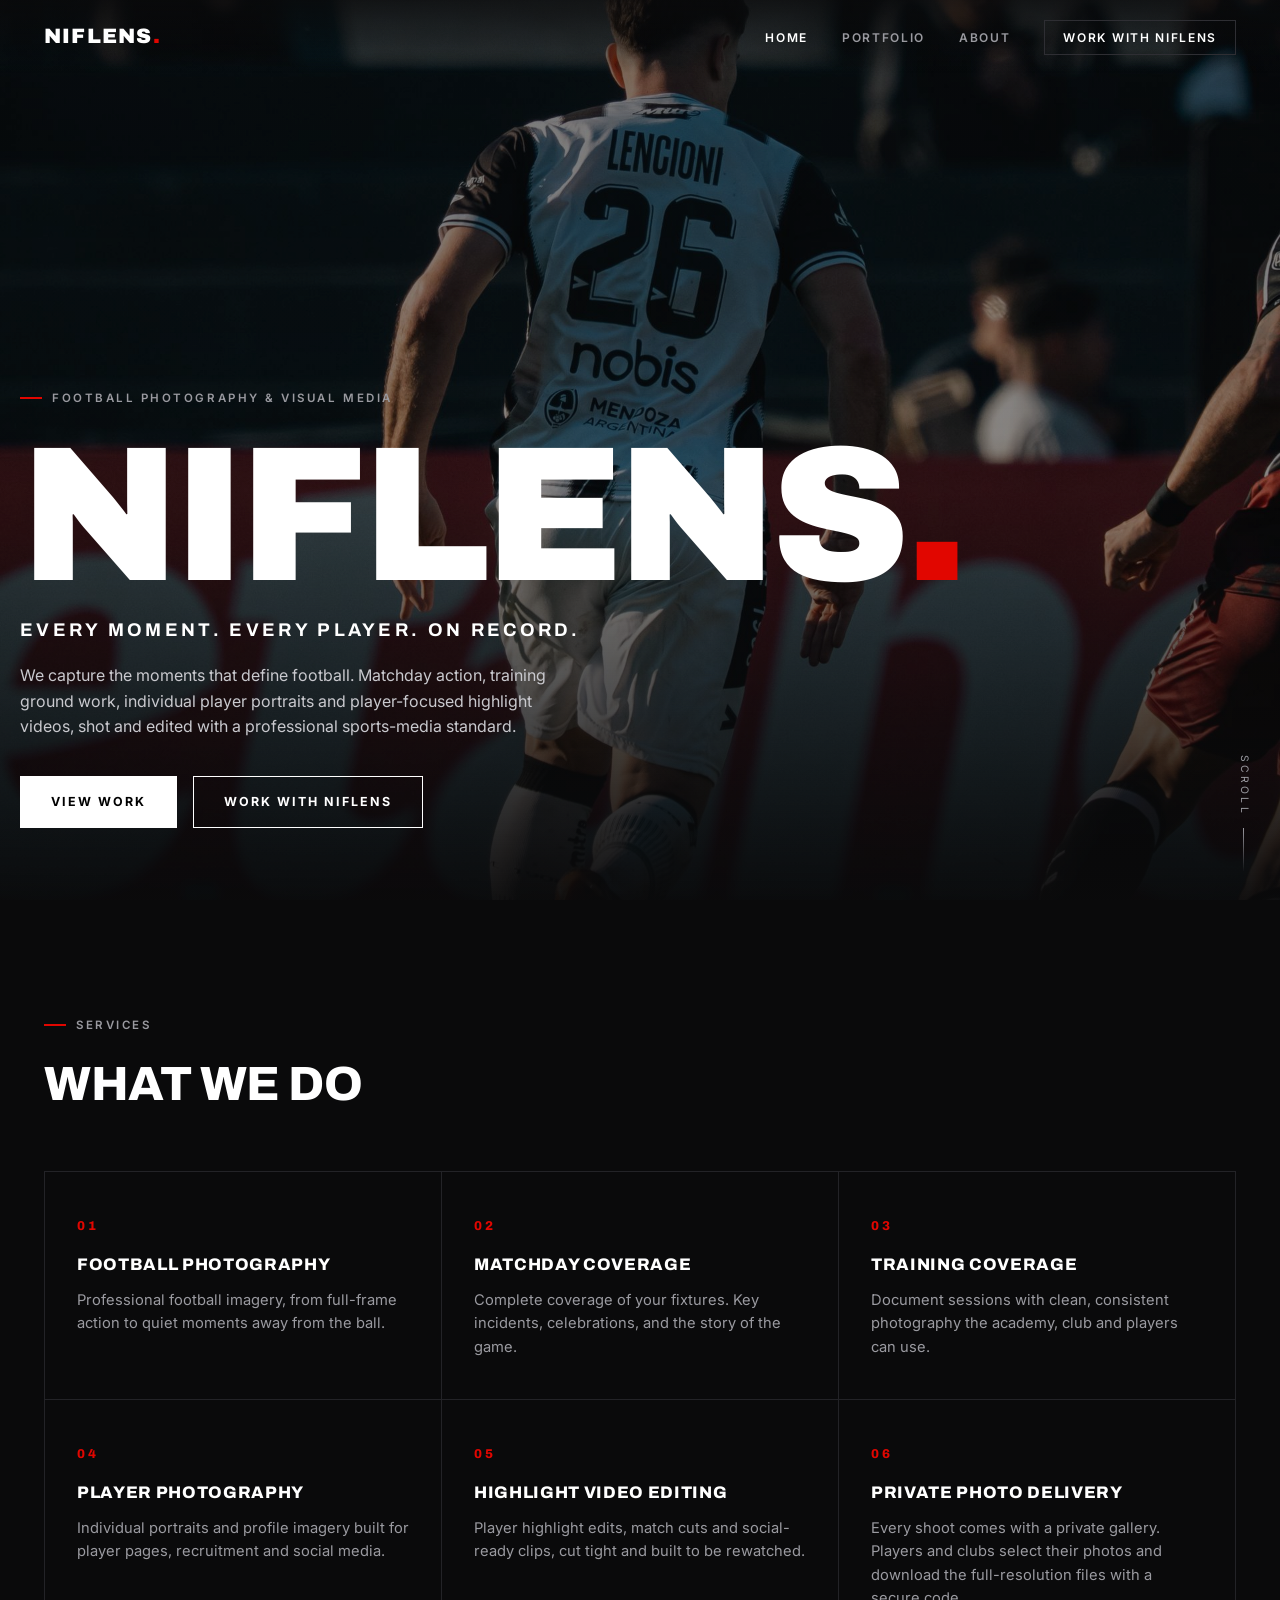
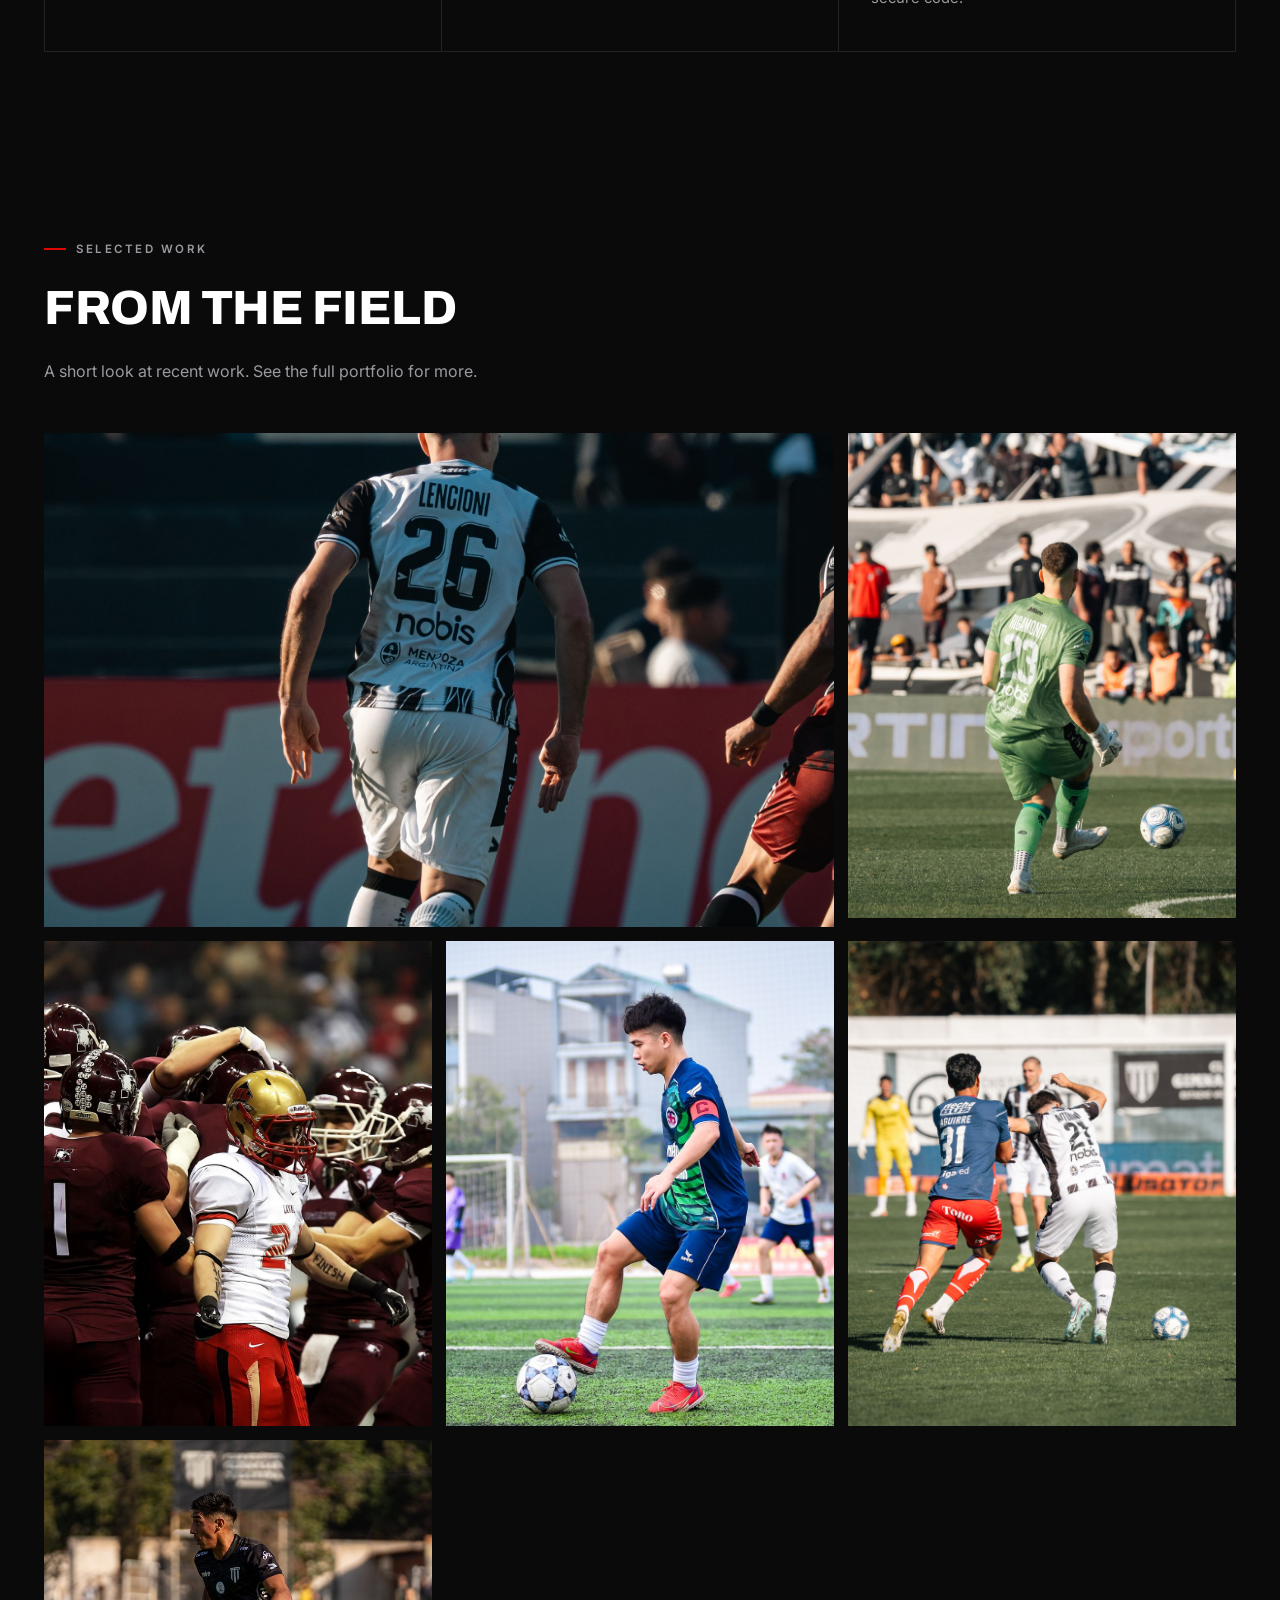
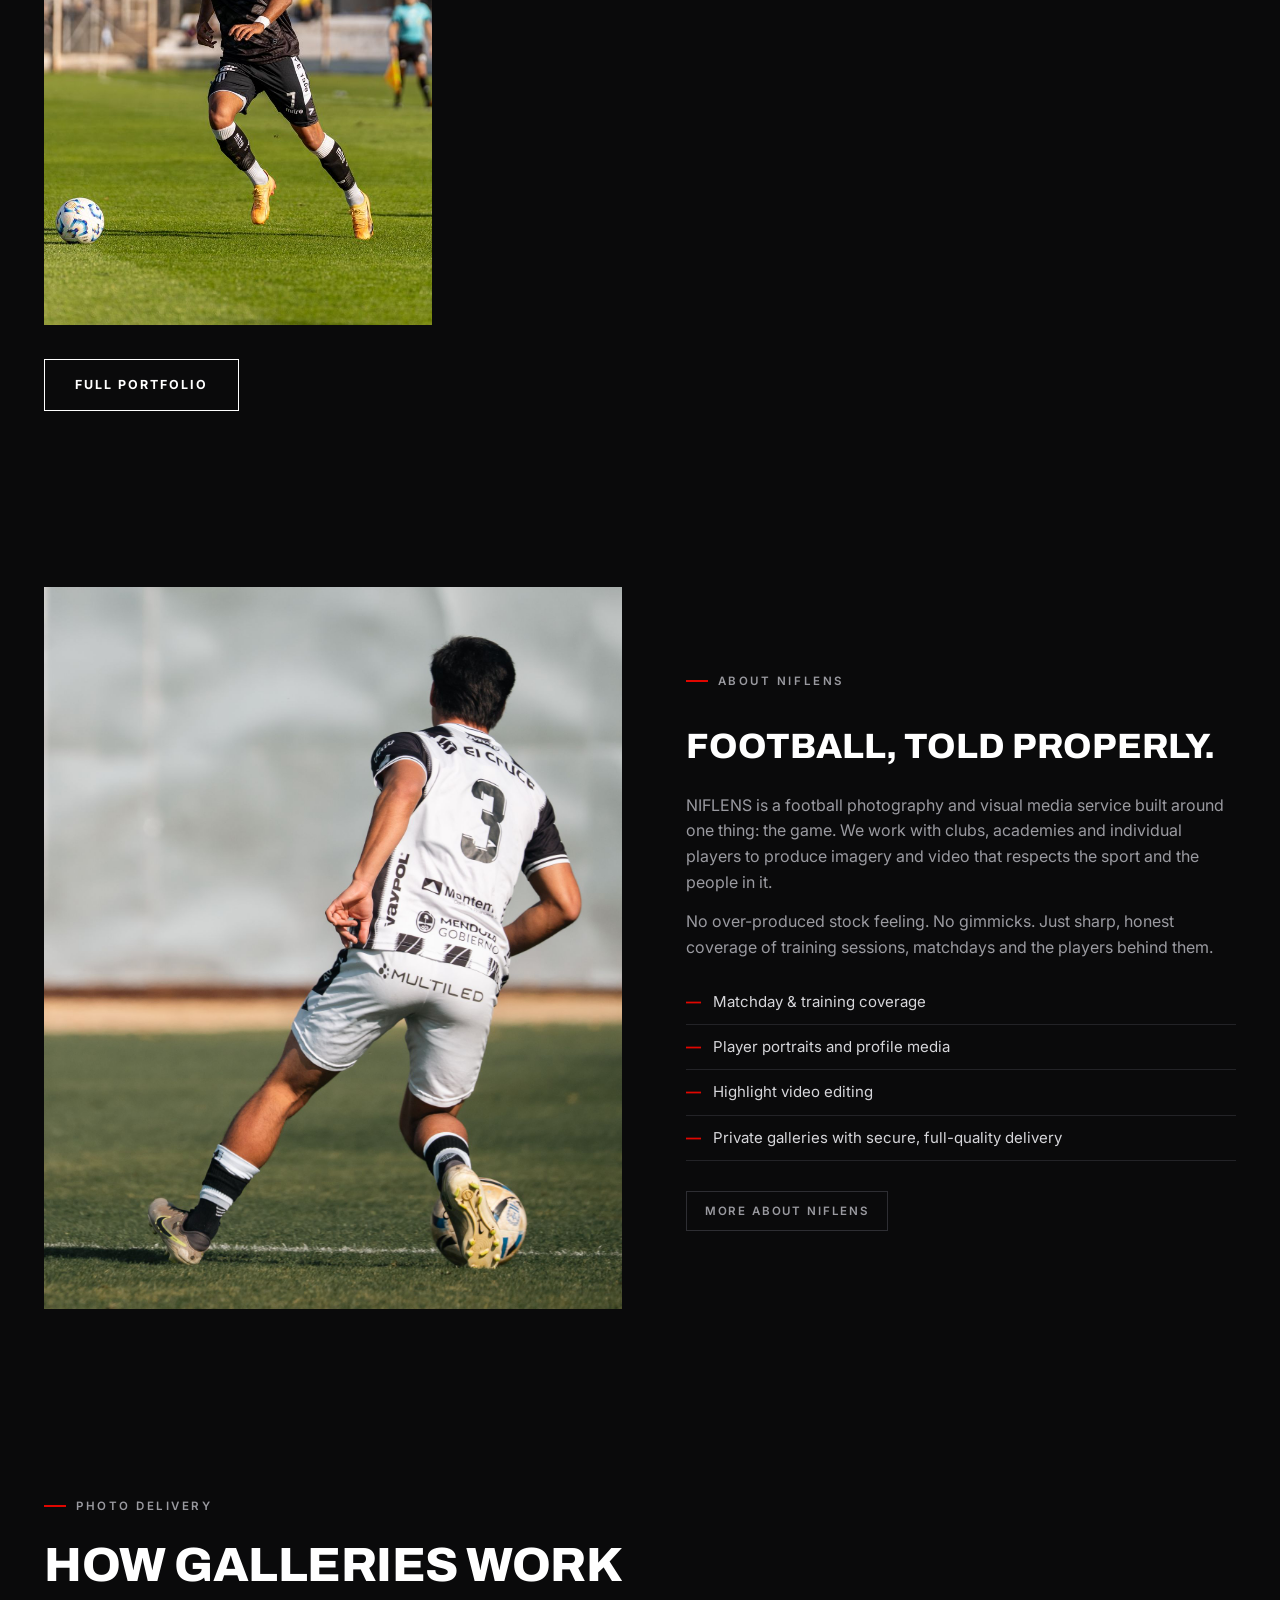
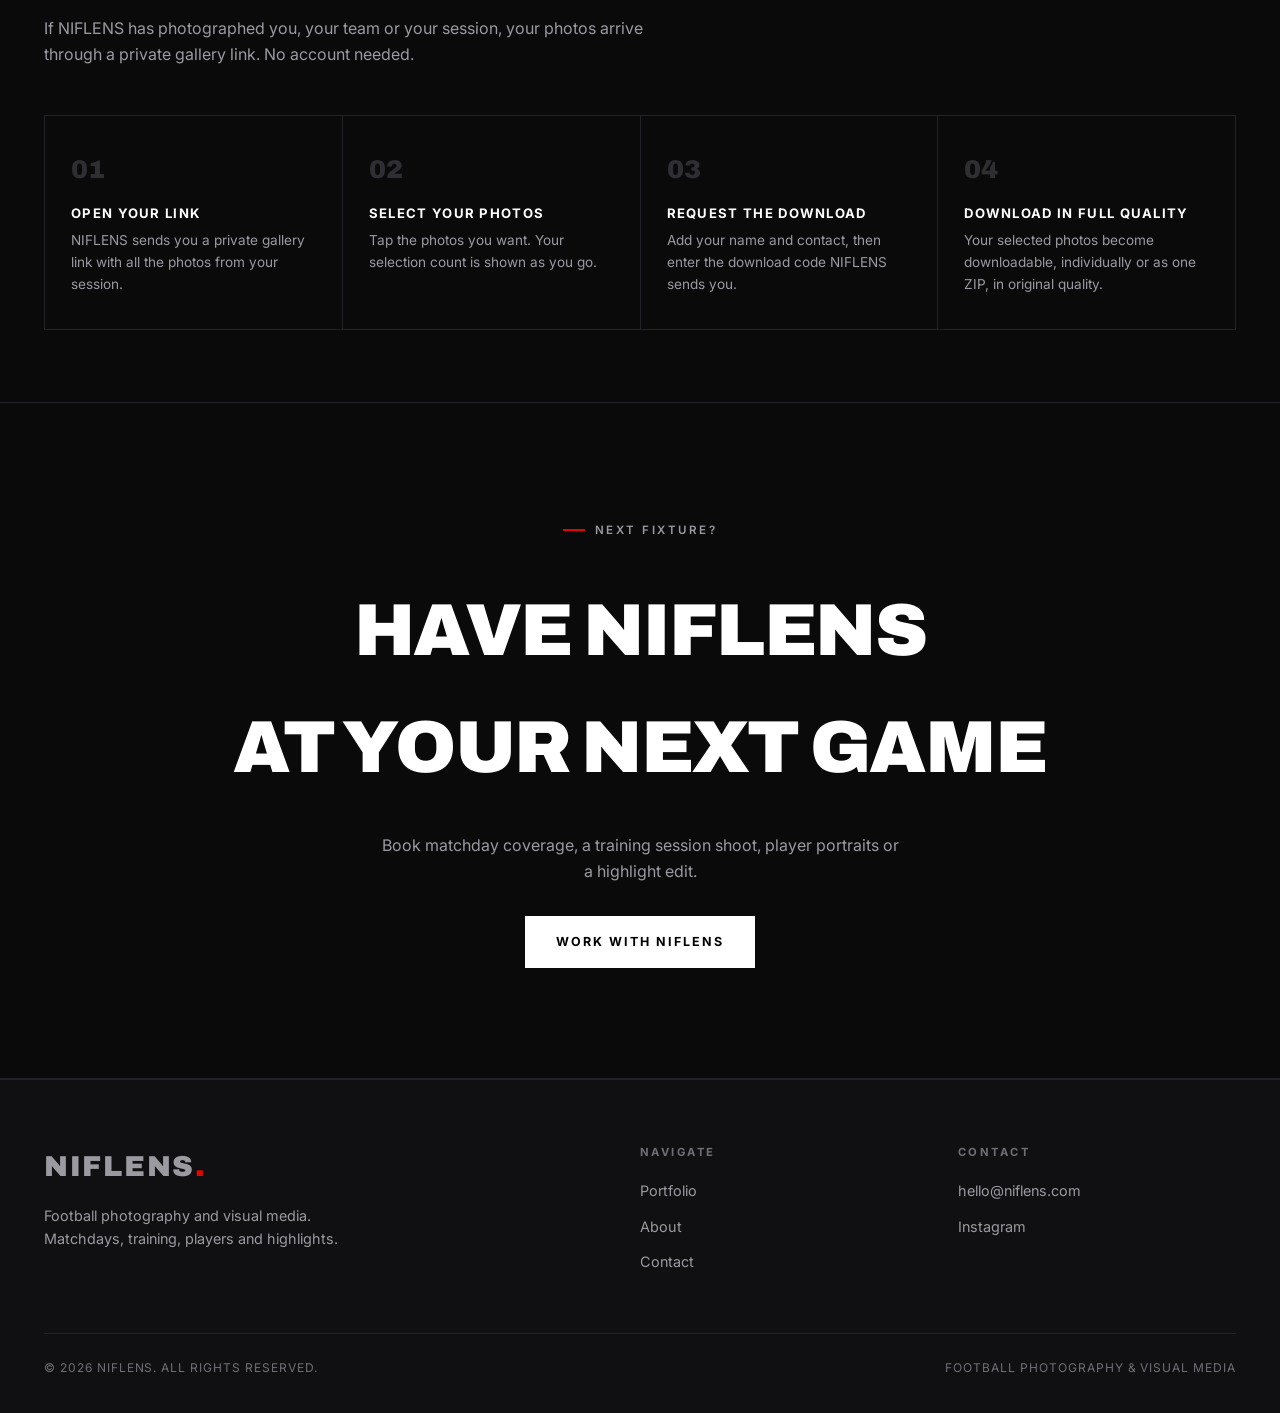
==== index.html @ 6d729195 "NIFLENS v1: portfolio site, private galleries, single-use download codes, admin dashboard" ====
<!DOCTYPE html>
<html lang="en">
<head>
  <meta charset="UTF-8">
  <meta name="viewport" content="width=device-width, initial-scale=1.0">
  <title>NIFLENS — Football Photography & Visual Media</title>
  <meta name="description" content="NIFLENS captures football moments, players, training sessions and matchdays, and creates player-focused visual content. Football photography, matchday coverage and player highlight videos.">
  <link rel="preconnect" href="https://fonts.googleapis.com">
  <link rel="preconnect" href="https://fonts.gstatic.com" crossorigin>
  <link href="https://fonts.googleapis.com/css2?family=Archivo:wght@700;800;900&family=Inter:wght@400;500;600;700&display=swap" rel="stylesheet">
  <link rel="stylesheet" href="css/styles.css?v=1">
</head>
<body>

  <nav class="site-nav">
    <div class="container nav-inner">
      <a href="index.html" class="nav-logo">NIFLENS<span>.</span></a>
      <ul class="nav-links">
        <li><a href="index.html">Home</a></li>
        <li><a href="portfolio.html">Portfolio</a></li>
        <li><a href="about.html">About</a></li>
        <li><a href="contact.html" class="nav-cta">Work With NIFLENS</a></li>
      </ul>
      <button class="nav-burger" aria-label="Menu"><span></span><span></span><span></span></button>
    </div>
  </nav>

  <header class="hero">
    <div class="hero-bg">
      <img src="assets/site/pexels-38740311.jpg" alt="Footballer in action during a match" fetchpriority="high">
    </div>
    <div class="hero-content container">
      <p class="kicker">Football Photography &amp; Visual Media</p>
      <h1 class="h-display hero-title">NIFLENS<span class="dot">.</span></h1>
      <p class="hero-sub">Every moment. Every player. On record.</p>
      <p class="hero-desc">We capture the moments that define football. Matchday action, training ground work, individual player portraits and player-focused highlight videos, shot and edited with a professional sports-media standard.</p>
      <div class="hero-actions">
        <a href="portfolio.html" class="btn">View Work</a>
        <a href="contact.html" class="btn btn-outline">Work With NIFLENS</a>
      </div>
    </div>
    <div class="scroll-cue">Scroll</div>
  </header>

  <section class="section">
    <div class="container">
      <div class="section-head reveal">
        <p class="kicker">Services</p>
        <h2>What we do</h2>
      </div>
      <div class="services-grid reveal">
        <div class="service">
          <span class="num">01</span>
          <h3>Football Photography</h3>
          <p>Professional football imagery, from full-frame action to quiet moments away from the ball.</p>
        </div>
        <div class="service">
          <span class="num">02</span>
          <h3>Matchday Coverage</h3>
          <p>Complete coverage of your fixtures. Key incidents, celebrations, and the story of the game.</p>
        </div>
        <div class="service">
          <span class="num">03</span>
          <h3>Training Coverage</h3>
          <p>Document sessions with clean, consistent photography the academy, club and players can use.</p>
        </div>
        <div class="service">
          <span class="num">04</span>
          <h3>Player Photography</h3>
          <p>Individual portraits and profile imagery built for player pages, recruitment and social media.</p>
        </div>
        <div class="service">
          <span class="num">05</span>
          <h3>Highlight Video Editing</h3>
          <p>Player highlight edits, match cuts and social-ready clips, cut tight and built to be rewatched.</p>
        </div>
        <div class="service">
          <span class="num">06</span>
          <h3>Private Photo Delivery</h3>
          <p>Every shoot comes with a private gallery. Players and clubs select their photos and download the full-resolution files with a secure code.</p>
        </div>
      </div>
    </div>
  </section>

  <section class="section-sm">
    <div class="container">
      <div class="section-head reveal">
        <p class="kicker">Selected Work</p>
        <h2>From the field</h2>
        <p>A short look at recent work. See the full portfolio for more.</p>
      </div>
      <div class="work-grid reveal" id="home-work"></div>
      <div style="margin-top: 34px;" class="reveal">
        <a href="portfolio.html" class="btn btn-outline">Full Portfolio</a>
      </div>
    </div>
  </section>

  <section class="section">
    <div class="container">
      <div class="split">
        <div class="split-img reveal">
          <img src="assets/site/pexels-38602307.jpg" alt="Soccer player in action on the field" loading="lazy">
        </div>
        <div class="reveal">
          <p class="kicker">About NIFLENS</p>
          <h3 style="margin-top:14px;">Football, told properly.</h3>
          <p>NIFLENS is a football photography and visual media service built around one thing: the game. We work with clubs, academies and individual players to produce imagery and video that respects the sport and the people in it.</p>
          <p>No over-produced stock feeling. No gimmicks. Just sharp, honest coverage of training sessions, matchdays and the players behind them.</p>
          <ul>
            <li>Matchday &amp; training coverage</li>
            <li>Player portraits and profile media</li>
            <li>Highlight video editing</li>
            <li>Private galleries with secure, full-quality delivery</li>
          </ul>
          <div style="margin-top: 30px;"><a href="about.html" class="btn btn-ghost">More About NIFLENS</a></div>
        </div>
      </div>
    </div>
  </section>

  <section class="section-sm">
    <div class="container">
      <div class="section-head reveal">
        <p class="kicker">Photo Delivery</p>
        <h2>How galleries work</h2>
        <p>If NIFLENS has photographed you, your team or your session, your photos arrive through a private gallery link. No account needed.</p>
      </div>
      <div class="flow-steps reveal">
        <div class="flow-step">
          <div class="fs-n">01</div>
          <h4>Open your link</h4>
          <p>NIFLENS sends you a private gallery link with all the photos from your session.</p>
        </div>
        <div class="flow-step">
          <div class="fs-n">02</div>
          <h4>Select your photos</h4>
          <p>Tap the photos you want. Your selection count is shown as you go.</p>
        </div>
        <div class="flow-step">
          <div class="fs-n">03</div>
          <h4>Request the download</h4>
          <p>Add your name and contact, then enter the download code NIFLENS sends you.</p>
        </div>
        <div class="flow-step">
          <div class="fs-n">04</div>
          <h4>Download in full quality</h4>
          <p>Your selected photos become downloadable, individually or as one ZIP, in original quality.</p>
        </div>
      </div>
    </div>
  </section>

  <section class="cta-band">
    <div class="container reveal">
      <p class="kicker" style="justify-content:center;">Next fixture?</p>
      <h2>Have NIFLENS<br>at your next game</h2>
      <p>Book matchday coverage, a training session shoot, player portraits or a highlight edit.</p>
      <a href="contact.html" class="btn">Work With NIFLENS</a>
    </div>
  </section>

  <footer class="site-footer">
    <div class="container">
      <div class="footer-grid">
        <div class="footer-brand">
          <a href="index.html" class="nav-logo">NIFLENS<span>.</span></a>
          <p>Football photography and visual media. Matchdays, training, players and highlights.</p>
        </div>
        <div>
          <h5>Navigate</h5>
          <ul>
            <li><a href="portfolio.html">Portfolio</a></li>
            <li><a href="about.html">About</a></li>
            <li><a href="contact.html">Contact</a></li>
          </ul>
        </div>
        <div>
          <h5>Contact</h5>
          <ul>
            <li><a href="mailto:hello@niflens.com">hello@niflens.com</a></li>
            <li><a href="https://instagram.com/niflens" target="_blank" rel="noopener">Instagram</a></li>
          </ul>
        </div>
      </div>
      <div class="footer-bottom">
        <span>&copy; <span class="yr"></span> NIFLENS. All rights reserved.</span>
        <span>Football Photography &amp; Visual Media</span>
      </div>
    </div>
  </footer>

  <script src="js/main.js?v=1"></script>
  <script src="js/home.js?v=1"></script>
</body>
</html>
---- css/styles.css ----
/* ============================================================
   NIFLENS — Football Photography & Visual Media
   Dark, editorial, photography-first design.
   ============================================================ */

:root {
  --bg: #0a0a0b;
  --bg-2: #101012;
  --surface: #151518;
  --line: #232327;
  --line-2: #2e2e33;
  --text: #ffffff;
  --muted: #9a9aa0;
  --muted-2: #6f6f76;
  --accent: #e10600;
  --radius: 4px;
  --font-display: "Archivo", "Arial Black", sans-serif;
  --font-body: "Inter", "Helvetica Neue", Arial, sans-serif;
}

* { margin: 0; padding: 0; box-sizing: border-box; }

html { scroll-behavior: smooth; }

body {
  background: var(--bg);
  color: var(--text);
  font-family: var(--font-body);
  font-size: 16px;
  line-height: 1.6;
  -webkit-font-smoothing: antialiased;
  overflow-x: hidden;
}

img { display: block; max-width: 100%; }
a { color: inherit; text-decoration: none; }
button { font-family: inherit; cursor: pointer; }
input, select, textarea { font-family: inherit; font-size: 1rem; }

.container { max-width: 1240px; margin: 0 auto; padding: 0 24px; }

::selection { background: var(--accent); color: #fff; }

/* ---------- Typography ---------- */
.h-display {
  font-family: var(--font-display);
  font-weight: 900;
  text-transform: uppercase;
  letter-spacing: -0.02em;
  line-height: 0.95;
}

.kicker {
  display: inline-flex;
  align-items: center;
  gap: 10px;
  font-size: 0.72rem;
  font-weight: 600;
  letter-spacing: 0.22em;
  text-transform: uppercase;
  color: var(--muted);
}
.kicker::before {
  content: "";
  width: 22px;
  height: 2px;
  background: var(--accent);
}

.section { padding: 104px 0; }
.section-sm { padding: 72px 0; }

.section-head { margin-bottom: 48px; }
.section-head h2 {
  font-family: var(--font-display);
  font-weight: 800;
  text-transform: uppercase;
  font-size: clamp(1.9rem, 4.5vw, 3rem);
  letter-spacing: -0.01em;
  margin-top: 12px;
}
.section-head p { color: var(--muted); max-width: 620px; margin-top: 12px; }

/* ---------- Buttons ---------- */
.btn {
  display: inline-flex;
  align-items: center;
  justify-content: center;
  gap: 10px;
  padding: 15px 30px;
  font-size: 0.78rem;
  font-weight: 700;
  letter-spacing: 0.16em;
  text-transform: uppercase;
  border: 1px solid var(--text);
  background: var(--text);
  color: #000;
  transition: all 0.25s ease;
  white-space: nowrap;
}
.btn:hover { background: transparent; color: var(--text); }

.btn-outline { background: transparent; color: var(--text); }
.btn-outline:hover { background: var(--text); color: #000; }

.btn-ghost {
  background: transparent;
  border-color: var(--line-2);
  color: var(--muted);
  font-weight: 600;
  padding: 10px 18px;
  font-size: 0.72rem;
}
.btn-ghost:hover { border-color: var(--text); color: var(--text); }

.btn-sm { padding: 8px 14px; font-size: 0.68rem; }

.btn-accent { background: var(--accent); border-color: var(--accent); color: #fff; }
.btn-accent:hover { background: #ff1a14; border-color: #ff1a14; color: #fff; }

.btn[disabled] { opacity: 0.45; cursor: not-allowed; }

/* ---------- Nav ---------- */
.site-nav {
  position: fixed;
  top: 0; left: 0; right: 0;
  z-index: 100;
  padding: 20px 0;
  transition: all 0.3s ease;
  background: linear-gradient(to bottom, rgba(10,10,11,0.75), transparent);
}
.site-nav.scrolled {
  background: rgba(10,10,11,0.92);
  backdrop-filter: blur(12px);
  padding: 14px 0;
  border-bottom: 1px solid var(--line);
}
.nav-inner { display: flex; align-items: center; justify-content: space-between; }
.nav-logo {
  font-family: var(--font-display);
  font-weight: 900;
  font-size: 1.3rem;
  letter-spacing: 0.06em;
  text-transform: uppercase;
}
.nav-logo span { color: var(--accent); }
.nav-links { display: flex; align-items: center; gap: 34px; list-style: none; }
.nav-links a {
  font-size: 0.75rem;
  font-weight: 600;
  letter-spacing: 0.14em;
  text-transform: uppercase;
  color: var(--muted);
  transition: color 0.2s;
}
.nav-links a:hover, .nav-links a.active { color: var(--text); }
.nav-links a.nav-cta {
  color: var(--text);
  border: 1px solid var(--line-2);
  padding: 9px 18px;
}
.nav-links a.nav-cta:hover { border-color: var(--text); }

.nav-burger {
  display: none;
  background: none;
  border: none;
  width: 40px; height: 40px;
  position: relative;
  z-index: 110;
}
.nav-burger span {
  display: block;
  width: 22px; height: 2px;
  background: #fff;
  margin: 5px auto;
  transition: 0.3s;
}
.nav-open .nav-burger span:nth-child(1) { transform: translateY(7px) rotate(45deg); }
.nav-open .nav-burger span:nth-child(2) { opacity: 0; }
.nav-open .nav-burger span:nth-child(3) { transform: translateY(-7px) rotate(-45deg); }

@media (max-width: 820px) {
  .nav-burger { display: block; }
  .nav-links {
    position: fixed;
    inset: 0;
    background: rgba(10,10,11,0.98);
    flex-direction: column;
    justify-content: center;
    gap: 30px;
    opacity: 0;
    pointer-events: none;
    transition: opacity 0.3s;
  }
  .nav-open .nav-links { opacity: 1; pointer-events: auto; }
  .nav-links a { font-size: 1rem; }
}

/* ---------- Hero ---------- */
.hero {
  position: relative;
  min-height: 100svh;
  display: flex;
  align-items: flex-end;
  overflow: hidden;
}
.hero-bg {
  position: absolute;
  inset: 0;
  z-index: 0;
}
.hero-bg img {
  width: 100%; height: 100%;
  object-fit: cover;
  animation: heroZoom 16s ease-out forwards;
  filter: brightness(0.82);
}
@keyframes heroZoom { from { transform: scale(1.12); } to { transform: scale(1); } }
.hero::after {
  content: "";
  position: absolute; inset: 0;
  background: linear-gradient(to top, rgba(10,10,11,0.96) 0%, rgba(10,10,11,0.35) 45%, rgba(10,10,11,0.45) 100%);
}
.hero-content {
  position: relative;
  z-index: 2;
  padding: 160px 0 72px;
  width: 100%;
  animation: fadeUp 1s ease both;
}
.hero-title {
  font-size: clamp(4rem, 15vw, 12.5rem);
  margin: 18px 0 8px;
  letter-spacing: -0.03em;
}
.hero-title .dot { color: var(--accent); }
.hero-sub {
  font-family: var(--font-display);
  font-weight: 700;
  text-transform: uppercase;
  letter-spacing: 0.18em;
  font-size: clamp(0.85rem, 2.2vw, 1.15rem);
  color: var(--text);
  margin-bottom: 18px;
}
.hero-desc { color: #c9c9ce; max-width: 540px; margin-bottom: 36px; }
.hero-actions { display: flex; gap: 16px; flex-wrap: wrap; }
@keyframes fadeUp { from { opacity: 0; transform: translateY(28px); } to { opacity: 1; transform: none; } }

.scroll-cue {
  position: absolute;
  right: 28px; bottom: 28px;
  z-index: 3;
  font-size: 0.65rem;
  letter-spacing: 0.3em;
  text-transform: uppercase;
  color: var(--muted);
  writing-mode: vertical-rl;
  display: flex; align-items: center; gap: 12px;
}
.scroll-cue::after {
  content: "";
  width: 1px; height: 44px;
  background: linear-gradient(var(--muted), transparent);
  animation: cueDrop 1.8s ease infinite;
}
@keyframes cueDrop { 0% { transform: scaleY(0); transform-origin: top; } 60% { transform: scaleY(1); transform-origin: top; } 100% { transform: scaleY(0); transform-origin: bottom; } }

/* ---------- Page hero (inner pages) ---------- */
.page-hero {
  padding: 170px 0 70px;
  position: relative;
  border-bottom: 1px solid var(--line);
}
.page-hero h1 {
  font-family: var(--font-display);
  font-weight: 900;
  text-transform: uppercase;
  font-size: clamp(2.6rem, 8vw, 5.2rem);
  letter-spacing: -0.02em;
  margin-top: 14px;
}
.page-hero p { color: var(--muted); max-width: 640px; margin-top: 14px; }

/* ---------- Services ---------- */
.services-grid {
  display: grid;
  grid-template-columns: repeat(3, 1fr);
  gap: 1px;
  background: var(--line);
  border: 1px solid var(--line);
}
.service {
  background: var(--bg);
  padding: 40px 32px;
  transition: background 0.3s;
}
.service:hover { background: var(--bg-2); }
.service .num {
  font-family: var(--font-display);
  font-weight: 800;
  font-size: 0.8rem;
  color: var(--accent);
  letter-spacing: 0.2em;
}
.service h3 {
  font-family: var(--font-display);
  font-weight: 800;
  text-transform: uppercase;
  font-size: 1.05rem;
  letter-spacing: 0.04em;
  margin: 14px 0 10px;
}
.service p { color: var(--muted); font-size: 0.92rem; }

/* ---------- Work grid ---------- */
.work-grid {
  display: grid;
  grid-template-columns: repeat(3, 1fr);
  gap: 14px;
}
.work-item {
  position: relative;
  overflow: hidden;
  background: var(--surface);
  aspect-ratio: 4 / 5;
  display: block;
}
.work-item.wide { grid-column: span 2; aspect-ratio: 8 / 5; }
.work-item img {
  width: 100%; height: 100%;
  object-fit: cover;
  transition: transform 0.7s cubic-bezier(0.2, 0.6, 0.2, 1), filter 0.5s;
}
.work-item:hover img { transform: scale(1.05); }
.work-item .wi-caption {
  position: absolute;
  left: 0; right: 0; bottom: 0;
  padding: 44px 18px 16px;
  background: linear-gradient(transparent, rgba(0,0,0,0.85));
  transform: translateY(8px);
  opacity: 0;
  transition: 0.35s;
}
.work-item:hover .wi-caption { transform: none; opacity: 1; }
.wi-caption .wi-cat { font-size: 0.62rem; letter-spacing: 0.24em; text-transform: uppercase; color: var(--accent); font-weight: 700; }
.wi-caption .wi-title { font-weight: 600; font-size: 0.92rem; margin-top: 2px; }
.work-item .wi-play {
  position: absolute; inset: 0;
  display: flex; align-items: center; justify-content: center;
  pointer-events: none;
}
.wi-play span {
  width: 58px; height: 58px;
  border: 1px solid rgba(255,255,255,0.5);
  border-radius: 50%;
  display: flex; align-items: center; justify-content: center;
  background: rgba(0,0,0,0.35);
  backdrop-filter: blur(4px);
  font-size: 0.9rem;
  transition: 0.3s;
}
.work-item:hover .wi-play span { background: var(--accent); border-color: var(--accent); }

@media (max-width: 900px) {
  .services-grid { grid-template-columns: 1fr; }
  .work-grid { grid-template-columns: repeat(2, 1fr); }
  .work-item.wide { grid-column: span 2; }
}
@media (max-width: 560px) {
  .work-grid { grid-template-columns: 1fr; }
  .work-item, .work-item.wide { grid-column: span 1; aspect-ratio: 4 / 3; }
  .section { padding: 72px 0; }
}

/* ---------- Split (about) ---------- */
.split { display: grid; grid-template-columns: 1.05fr 1fr; gap: 64px; align-items: center; }
.split .split-img { position: relative; overflow: hidden; aspect-ratio: 4 / 5; }
.split .split-img img { width: 100%; height: 100%; object-fit: cover; }
.split h3 {
  font-family: var(--font-display);
  font-weight: 800;
  text-transform: uppercase;
  font-size: clamp(1.5rem, 3.4vw, 2.2rem);
  margin-bottom: 18px;
}
.split p { color: var(--muted); margin-bottom: 14px; }
.split ul { list-style: none; margin-top: 20px; }
.split li {
  padding: 10px 0;
  border-bottom: 1px solid var(--line);
  color: #d6d6da;
  font-size: 0.94rem;
  display: flex; gap: 12px; align-items: baseline;
}
.split li::before { content: "—"; color: var(--accent); font-weight: 700; }
@media (max-width: 860px) { .split { grid-template-columns: 1fr; gap: 32px; } }

/* ---------- Delivery flow ---------- */
.flow-steps { display: grid; grid-template-columns: repeat(4, 1fr); gap: 1px; background: var(--line); border: 1px solid var(--line); }
.flow-step { background: var(--bg); padding: 34px 26px; }
.flow-step .fs-n { font-family: var(--font-display); font-weight: 900; font-size: 1.6rem; color: var(--line-2); }
.flow-step h4 { font-weight: 700; text-transform: uppercase; font-size: 0.82rem; letter-spacing: 0.1em; margin: 12px 0 6px; }
.flow-step p { color: var(--muted); font-size: 0.85rem; }
@media (max-width: 900px) { .flow-steps { grid-template-columns: repeat(2, 1fr); } }
@media (max-width: 560px) { .flow-steps { grid-template-columns: 1fr; } }

/* ---------- CTA band ---------- */
.cta-band {
  border-top: 1px solid var(--line);
  border-bottom: 1px solid var(--line);
  padding: 110px 0;
  text-align: center;
  position: relative;
  overflow: hidden;
}
.cta-band h2 {
  font-family: var(--font-display);
  font-weight: 900;
  text-transform: uppercase;
  font-size: clamp(2.2rem, 7vw, 4.6rem);
  letter-spacing: -0.02em;
  margin-bottom: 26px;
}
.cta-band p { color: var(--muted); max-width: 520px; margin: 0 auto 32px; }

/* ---------- Footer ---------- */
.site-footer { border-top: 1px solid var(--line); padding: 64px 0 36px; background: var(--bg-2); }
.footer-grid { display: grid; grid-template-columns: 2fr 1fr 1fr; gap: 40px; }
.footer-grid h5 { font-size: 0.7rem; letter-spacing: 0.22em; text-transform: uppercase; color: var(--muted-2); margin-bottom: 16px; }
.footer-grid ul { list-style: none; }
.footer-grid li { margin-bottom: 10px; }
.footer-grid a { color: var(--muted); font-size: 0.9rem; transition: color 0.2s; }
.footer-grid a:hover { color: var(--text); }
.footer-brand .nav-logo { font-size: 1.8rem; display: inline-block; margin-bottom: 14px; }
.footer-brand p { color: var(--muted); max-width: 300px; font-size: 0.9rem; }
.footer-bottom {
  margin-top: 48px; padding-top: 24px;
  border-top: 1px solid var(--line);
  display: flex; justify-content: space-between; gap: 12px; flex-wrap: wrap;
  color: var(--muted-2); font-size: 0.75rem;
  letter-spacing: 0.08em; text-transform: uppercase;
}
@media (max-width: 760px) { .footer-grid { grid-template-columns: 1fr; } }

/* ---------- Reveal animation ---------- */
.reveal { opacity: 0; transform: translateY(26px); transition: opacity 0.7s ease, transform 0.7s ease; }
.reveal.in { opacity: 1; transform: none; }

@media (prefers-reduced-motion: reduce) {
  *, *::before, *::after { animation: none !important; transition: none !important; }
  .reveal { opacity: 1; transform: none; }
}

/* ============================================================
   PORTFOLIO PAGE
   ============================================================ */
.filter-row { display: flex; gap: 10px; flex-wrap: wrap; margin-bottom: 40px; }
.chip {
  background: transparent;
  border: 1px solid var(--line-2);
  color: var(--muted);
  font-size: 0.7rem;
  font-weight: 600;
  letter-spacing: 0.14em;
  text-transform: uppercase;
  padding: 10px 20px;
  transition: 0.25s;
}
.chip:hover { border-color: var(--text); color: var(--text); }
.chip.on { background: var(--text); color: #000; border-color: var(--text); }

.lightbox {
  position: fixed; inset: 0; z-index: 200;
  background: rgba(5,5,6,0.94);
  display: none;
  align-items: center; justify-content: center;
  padding: 24px;
}
.lightbox.open { display: flex; }
.lightbox img { max-width: 100%; max-height: 88vh; object-fit: contain; }
.lightbox .lb-close {
  position: absolute; top: 18px; right: 22px;
  background: none; border: none; color: #fff;
  font-size: 1.6rem; line-height: 1;
}

/* ============================================================
   FORMS (contact + gallery)
   ============================================================ */
.field { margin-bottom: 20px; }
.field label {
  display: block;
  font-size: 0.68rem;
  font-weight: 700;
  letter-spacing: 0.18em;
  text-transform: uppercase;
  color: var(--muted);
  margin-bottom: 8px;
}
.field input, .field select, .field textarea {
  width: 100%;
  background: var(--bg-2);
  border: 1px solid var(--line-2);
  color: var(--text);
  padding: 14px 16px;
  border-radius: var(--radius);
  outline: none;
  transition: border-color 0.2s;
}
.field input:focus, .field select:focus, .field textarea:focus { border-color: var(--text); }
.field textarea { min-height: 130px; resize: vertical; }
.field select { appearance: none; background-image: linear-gradient(45deg, transparent 50%, var(--muted) 50%), linear-gradient(135deg, var(--muted) 50%, transparent 50%); background-position: calc(100% - 20px) 50%, calc(100% - 15px) 50%; background-size: 5px 5px; background-repeat: no-repeat; }
.form-note { font-size: 0.82rem; color: var(--muted); margin-bottom: 18px; }
.form-error { color: #ff6b64; font-size: 0.85rem; margin: 10px 0 0; }
.form-ok { color: #56c271; font-size: 0.85rem; margin: 10px 0 0; }

.contact-grid { display: grid; grid-template-columns: 1fr 1.4fr; gap: 60px; align-items: start; }
.contact-info-card { border: 1px solid var(--line); padding: 34px; margin-bottom: 20px; }
.contact-info-card h4 { font-family: var(--font-display); text-transform: uppercase; font-weight: 800; font-size: 0.95rem; margin-bottom: 12px; }
.contact-info-card p { color: var(--muted); font-size: 0.92rem; }
.contact-info-card a { color: var(--text); border-bottom: 1px solid var(--line-2); }
@media (max-width: 860px) { .contact-grid { grid-template-columns: 1fr; } }

/* ============================================================
   PRIVATE GALLERY
   ============================================================ */
.pg-wrap { min-height: 100vh; display: flex; flex-direction: column; }
.pg-nav {
  padding: 18px 24px;
  display: flex; align-items: center; justify-content: space-between;
  border-bottom: 1px solid var(--line);
  background: var(--bg);
  position: sticky; top: 0; z-index: 50;
}
.pg-nav .nav-logo { font-size: 1.05rem; }
.pg-head { padding: 44px 24px 30px; border-bottom: 1px solid var(--line); }
.pg-head h1 { font-family: var(--font-display); font-weight: 900; text-transform: uppercase; font-size: clamp(1.7rem, 5vw, 3rem); margin-top: 10px; }
.pg-head .pg-meta { color: var(--muted-2); font-size: 0.78rem; letter-spacing: 0.16em; text-transform: uppercase; margin-top: 10px; }
.pg-head p { color: var(--muted); margin-top: 12px; max-width: 640px; }

.pg-grid {
  display: grid;
  grid-template-columns: repeat(auto-fill, minmax(210px, 1fr));
  gap: 10px;
  padding: 22px 24px 130px;
}
.pg-tile {
  position: relative;
  aspect-ratio: 1 / 1;
  overflow: hidden;
  background: var(--surface);
  border: 2px solid transparent;
  transition: border-color 0.15s, opacity 0.15s;
  -webkit-tap-highlight-color: transparent;
}
.pg-tile img { width: 100%; height: 100%; object-fit: cover; pointer-events: none; transition: transform 0.45s ease; }
.pg-tile:hover img { transform: scale(1.04); }
.pg-tile .pg-check {
  position: absolute; top: 10px; right: 10px;
  width: 30px; height: 30px;
  border-radius: 50%;
  border: 2px solid rgba(255,255,255,0.75);
  background: rgba(0,0,0,0.45);
  display: flex; align-items: center; justify-content: center;
  transition: 0.15s;
}
.pg-check svg { width: 15px; height: 15px; opacity: 0; }
.pg-tile.selected { border-color: var(--accent); }
.pg-tile.selected .pg-check { background: var(--accent); border-color: var(--accent); }
.pg-tile.selected .pg-check svg { opacity: 1; }
.pg-tile .pg-n {
  position: absolute; left: 10px; bottom: 10px;
  font-size: 0.6rem; font-weight: 700; letter-spacing: 0.1em;
  color: rgba(255,255,255,0.85);
  background: rgba(0,0,0,0.55);
  padding: 3px 7px;
  border-radius: 2px;
}
@media (max-width: 560px) {
  .pg-grid { grid-template-columns: repeat(auto-fill, minmax(150px, 1fr)); gap: 8px; padding: 14px 14px 130px; }
  .pg-head { padding: 30px 16px 22px; }
}

.pg-bar {
  position: fixed; left: 0; right: 0; bottom: 0;
  z-index: 90;
  background: rgba(13,13,15,0.94);
  backdrop-filter: blur(14px);
  border-top: 1px solid var(--line-2);
  padding: 14px 24px;
  display: flex; align-items: center; justify-content: space-between; gap: 16px;
  transform: translateY(110%);
  transition: transform 0.3s ease;
}
.pg-bar.show { transform: none; }
.pg-bar .pg-count { font-family: var(--font-display); font-weight: 800; text-transform: uppercase; letter-spacing: 0.06em; font-size: 0.95rem; }
.pg-bar .pg-count b { color: var(--accent); }
.pg-bar .pg-actions { display: flex; gap: 10px; align-items: center; }
@media (max-width: 560px) { .pg-bar { padding: 12px 14px; } .pg-bar .pg-count { font-size: 0.8rem; } }

/* Gallery modal / verify flow */
.gm-overlay {
  position: fixed; inset: 0; z-index: 300;
  background: rgba(5,5,6,0.9);
  backdrop-filter: blur(8px);
  display: none; align-items: center; justify-content: center;
  padding: 20px;
  overflow-y: auto;
}
.gm-overlay.open { display: flex; }
.gm-panel {
  background: var(--surface);
  border: 1px solid var(--line-2);
  width: 100%; max-width: 460px;
  padding: 40px 32px;
  animation: fadeUp 0.35s ease both;
}
.gm-panel h3 { font-family: var(--font-display); font-weight: 800; text-transform: uppercase; font-size: 1.3rem; margin: 6px 0 8px; }
.gm-panel .gm-sub { color: var(--muted); font-size: 0.88rem; margin-bottom: 24px; }
.gm-panel .gm-close { float: right; background: none; border: none; color: var(--muted); font-size: 1.4rem; }
.gm-step-label { font-size: 0.65rem; letter-spacing: 0.24em; text-transform: uppercase; color: var(--accent); font-weight: 700; }
.gm-code-input {
  width: 100%;
  text-align: center;
  font-family: var(--font-display);
  font-weight: 800;
  font-size: 1.35rem;
  letter-spacing: 0.28em;
  text-transform: uppercase;
  background: var(--bg);
  border: 1px solid var(--line-2);
  color: var(--text);
  padding: 16px;
  border-radius: var(--radius);
  outline: none;
}
.gm-code-input:focus { border-color: var(--text); }
.gm-panel .btn { width: 100%; margin-top: 8px; }

/* Download ready */
.dl-wrap { padding: 44px 24px 80px; max-width: 1000px; margin: 0 auto; }
.dl-head { margin-bottom: 8px; }
.dl-badge {
  display: inline-flex; align-items: center; gap: 10px;
  background: rgba(86,194,113,0.12);
  border: 1px solid rgba(86,194,113,0.4);
  color: #56c271;
  font-size: 0.7rem; font-weight: 700;
  letter-spacing: 0.2em; text-transform: uppercase;
  padding: 8px 16px;
}
.dl-wrap h1 { font-family: var(--font-display); font-weight: 900; text-transform: uppercase; font-size: clamp(1.8rem, 5vw, 3rem); margin: 16px 0 8px; }
.dl-wrap .dl-sub { color: var(--muted); margin-bottom: 30px; }
.dl-actions { display: flex; gap: 12px; flex-wrap: wrap; margin-bottom: 34px; }
.dl-grid { display: grid; grid-template-columns: repeat(auto-fill, minmax(220px, 1fr)); gap: 12px; }
.dl-tile { position: relative; border: 1px solid var(--line); background: var(--surface); }
.dl-tile img { width: 100%; aspect-ratio: 1 / 1; object-fit: cover; }
.dl-tile .dl-btn-row { padding: 10px; display: flex; }
.dl-tile .dl-one { flex: 1; }

.pg-message {
  max-width: 560px; margin: 60px auto; padding: 0 24px; text-align: center;
}
.pg-message h2 { font-family: var(--font-display); font-weight: 900; text-transform: uppercase; font-size: 1.6rem; margin-bottom: 12px; }
.pg-message p { color: var(--muted); }
.pg-message .btn { margin-top: 24px; }

/* ============================================================
   EMPTY STATES
   ============================================================ */
.empty {
  border: 1px dashed var(--line-2);
  padding: 70px 24px;
  text-align: center;
  color: var(--muted-2);
}
.empty svg { width: 34px; height: 34px; margin: 0 auto 14px; display: block; stroke: var(--muted-2); }
.empty p { font-size: 0.9rem; letter-spacing: 0.04em; }

/* ============================================================
   ADMIN DASHBOARD
   ============================================================ */
.ad-login-wrap { min-height: 100vh; display: flex; align-items: center; justify-content: center; padding: 24px; }
.ad-login { width: 100%; max-width: 420px; border: 1px solid var(--line); background: var(--surface); padding: 44px 36px; }
.ad-login .nav-logo { font-size: 1.6rem; display: block; margin-bottom: 6px; }
.ad-login .ad-login-sub { color: var(--muted); font-size: 0.85rem; margin-bottom: 28px; }
.ad-login input { width: 100%; background: var(--bg); border: 1px solid var(--line-2); color: var(--text); padding: 13px 15px; border-radius: var(--radius); outline: none; margin-bottom: 14px; }
.ad-login input:focus { border-color: var(--text); }
.ad-login .btn { width: 100%; }
.ad-login .ad-hint { color: var(--muted-2); font-size: 0.72rem; margin-top: 18px; line-height: 1.5; }

.ad-layout { display: grid; grid-template-columns: 230px 1fr; min-height: 100vh; }
.ad-side {
  border-right: 1px solid var(--line);
  background: var(--bg-2);
  padding: 26px 0;
  position: sticky; top: 0;
  height: 100vh;
  display: flex; flex-direction: column;
}
.ad-side .nav-logo { padding: 0 24px 24px; display: block; border-bottom: 1px solid var(--line); margin-bottom: 18px; }
.ad-menu { list-style: none; flex: 1; }
.ad-menu button {
  width: 100%;
  background: none; border: none;
  color: var(--muted);
  text-align: left;
  padding: 13px 24px;
  font-size: 0.72rem; font-weight: 700;
  letter-spacing: 0.16em; text-transform: uppercase;
  border-left: 2px solid transparent;
  transition: 0.2s;
}
.ad-menu button:hover { color: var(--text); }
.ad-menu button.on { color: var(--text); border-left-color: var(--accent); background: rgba(255,255,255,0.03); }
.ad-side .ad-logout { margin: 0 24px; }

.ad-main { padding: 34px 30px 80px; min-width: 0; }
.ad-head { display: flex; justify-content: space-between; align-items: center; gap: 16px; margin-bottom: 28px; flex-wrap: wrap; }
.ad-head h2 { font-family: var(--font-display); font-weight: 900; text-transform: uppercase; font-size: 1.4rem; }

.ad-tiles { display: grid; grid-template-columns: repeat(auto-fit, minmax(170px, 1fr)); gap: 14px; margin-bottom: 36px; }
.ad-tile { border: 1px solid var(--line); background: var(--surface); padding: 22px; }
.ad-tile .ad-t-n { color: var(--muted); font-size: 0.62rem; font-weight: 700; letter-spacing: 0.18em; text-transform: uppercase; }
.ad-tile .ad-t-v { font-family: var(--font-display); font-weight: 900; font-size: 2.1rem; margin-top: 8px; line-height: 1; }
.ad-tile .ad-t-v.acc { color: var(--accent); }

.ad-table-wrap { border: 1px solid var(--line); overflow-x: auto; background: var(--surface); }
.ad-table { width: 100%; border-collapse: collapse; min-width: 680px; }
.ad-table th {
  text-align: left;
  font-size: 0.62rem; font-weight: 700;
  letter-spacing: 0.16em; text-transform: uppercase;
  color: var(--muted-2);
  padding: 14px 16px;
  border-bottom: 1px solid var(--line);
  white-space: nowrap;
}
.ad-table td { padding: 14px 16px; border-bottom: 1px solid var(--line); font-size: 0.88rem; vertical-align: middle; }
.ad-table tr:last-child td { border-bottom: none; }
.ad-table .row-actions { display: flex; gap: 8px; flex-wrap: wrap; }

.chip-st {
  display: inline-block;
  font-size: 0.62rem; font-weight: 700;
  letter-spacing: 0.12em;
  padding: 4px 10px;
  border-radius: 2px;
  text-transform: uppercase;
}
.chip-st.active, .chip-st.UNUSED { background: rgba(86,194,113,0.14); color: #56c271; }
.chip-st.inactive { background: rgba(255,255,255,0.08); color: var(--muted); }
.chip-st.USED, .chip-st.COMPLETED, .chip-st.AUTHORIZED { background: rgba(94,158,255,0.12); color: #7db1ff; }
.chip-st.EXPIRED { background: rgba(230,160,23,0.14); color: #e6a017; }
.chip-st.REVOKED, .chip-st.PENDING { background: rgba(225,6,0,0.14); color: #ff6b64; }

.ad-modal {
  position: fixed; inset: 0; z-index: 400;
  background: rgba(5,5,6,0.88);
  display: none; align-items: flex-start; justify-content: center;
  padding: 40px 16px;
  overflow-y: auto;
}
.ad-modal.open { display: flex; }
.ad-modal-panel {
  background: var(--surface);
  border: 1px solid var(--line-2);
  width: 100%; max-width: 520px;
  padding: 34px 30px;
  animation: fadeUp 0.3s ease both;
}
.ad-modal-panel h3 { font-family: var(--font-display); font-weight: 800; text-transform: uppercase; font-size: 1.15rem; margin-bottom: 22px; padding-right: 40px; }
.ad-modal-panel .adm-close { float: right; background: none; border: none; color: var(--muted); font-size: 1.4rem; margin: -8px -8px 0 0; }
.ad-modal-panel .btn { margin-top: 10px; }
.ad-modal-panel .row-2 { display: grid; grid-template-columns: 1fr 1fr; gap: 14px; }
.ad-modal-panel .row-2 .field { margin-bottom: 16px; }
.check-row { display: flex; gap: 10px; align-items: flex-start; margin-bottom: 20px; }
.check-row input { width: 18px; height: 18px; margin-top: 3px; accent-color: var(--accent); }
.check-row label { color: var(--muted); font-size: 0.85rem; line-height: 1.45; letter-spacing: 0; text-transform: none; font-weight: 400; }

.ad-photo-tools { display: flex; gap: 10px; flex-wrap: wrap; margin-bottom: 20px; align-items: center; }
.ad-upload-label {
  display: inline-flex; align-items: center; gap: 8px;
  background: var(--text); color: #000;
  font-size: 0.7rem; font-weight: 700;
  letter-spacing: 0.14em; text-transform: uppercase;
  padding: 12px 22px;
  cursor: pointer;
  border: 1px solid var(--text);
  transition: 0.25s;
}
.ad-upload-label:hover { background: transparent; color: var(--text); }
.ad-upload-label input { display: none; }

.ad-photo-grid { display: grid; grid-template-columns: repeat(auto-fill, minmax(160px, 1fr)); gap: 12px; }
.ad-photo-card { border: 1px solid var(--line); background: var(--bg-2); position: relative; }
.ad-photo-card img { width: 100%; aspect-ratio: 1/1; object-fit: cover; }
.ad-photo-card.cover img { border: 2px solid var(--accent); }
.ad-photo-card .ap-tools { display: flex; gap: 6px; padding: 8px; flex-wrap: wrap; }
.ap-tools button {
  background: var(--bg); border: 1px solid var(--line-2); color: var(--muted);
  font-size: 0.62rem; font-weight: 700; padding: 5px 9px;
  letter-spacing: 0.08em; text-transform: uppercase;
}
.ap-tools button:hover { color: var(--text); border-color: var(--text); }
.ap-tools button.danger:hover { color: #ff6b64; border-color: #ff6b64; }
.ap-cover-tag { position: absolute; top: 8px; left: 8px; background: var(--accent); color: #fff; font-size: 0.58rem; font-weight: 700; letter-spacing: 0.12em; padding: 3px 8px; }

.ad-progress { border: 1px solid var(--line); background: var(--bg-2); padding: 16px 18px; margin-bottom: 18px; max-height: 240px; overflow-y: auto; }
.ad-progress .ap-row { display: flex; justify-content: space-between; gap: 12px; font-size: 0.78rem; color: var(--muted); padding: 5px 0; border-bottom: 1px solid var(--line); }
.ad-progress .ap-row b { color: var(--text); font-weight: 600; }
.ad-progress .ok { color: #56c271; }
.ad-progress .err { color: #ff6b64; }

.ad-filter-row { display: flex; gap: 8px; margin-bottom: 18px; flex-wrap: wrap; }
.ad-filter-row .chip { padding: 8px 16px; }

.ad-req-detail-grid { display: grid; grid-template-columns: repeat(auto-fill, minmax(130px, 1fr)); gap: 10px; margin-top: 16px; }
.ad-req-detail-grid img { width: 100%; aspect-ratio: 1/1; object-fit: cover; border: 1px solid var(--line); }

.ad-inq { border: 1px solid var(--line); background: var(--surface); padding: 22px; margin-bottom: 14px; }
.ad-inq .ad-inq-top { display: flex; justify-content: space-between; gap: 10px; align-items: center; flex-wrap: wrap; margin-bottom: 10px; }
.ad-inq h4 { font-size: 1rem; }
.ad-inq .ad-inq-meta { color: var(--muted-2); font-size: 0.75rem; margin-bottom: 10px; }
.ad-inq p { color: var(--muted); font-size: 0.88rem; }
.ad-inq .ad-inq-actions { display: flex; gap: 8px; margin-top: 14px; }
.ad-inq.new { border-left: 2px solid var(--accent); }

.toast {
  position: fixed; bottom: 24px; left: 50%;
  transform: translate(-50%, 20px);
  background: var(--text); color: #000;
  font-size: 0.78rem; font-weight: 700;
  letter-spacing: 0.08em;
  padding: 13px 26px;
  z-index: 500;
  opacity: 0; pointer-events: none;
  transition: 0.3s;
}
.toast.show { opacity: 1; transform: translate(-50%, 0); }

@media (max-width: 900px) {
  .ad-layout { grid-template-columns: 1fr; }
  .ad-side {
    position: static; height: auto;
    border-right: none; border-bottom: 1px solid var(--line);
    padding: 18px 0 0;
  }
  .ad-side .nav-logo { padding: 0 18px 14px; margin-bottom: 0; }
  .ad-menu { display: flex; overflow-x: auto; }
  .ad-menu button { white-space: nowrap; padding: 12px 14px; border-left: none; border-bottom: 2px solid transparent; }
  .ad-menu button.on { border-bottom-color: var(--accent); background: none; }
  .ad-side .ad-logout { margin: 14px 18px 16px; }
  .ad-main { padding: 22px 16px 70px; }
  .ad-tiles { grid-template-columns: repeat(2, 1fr); }
}
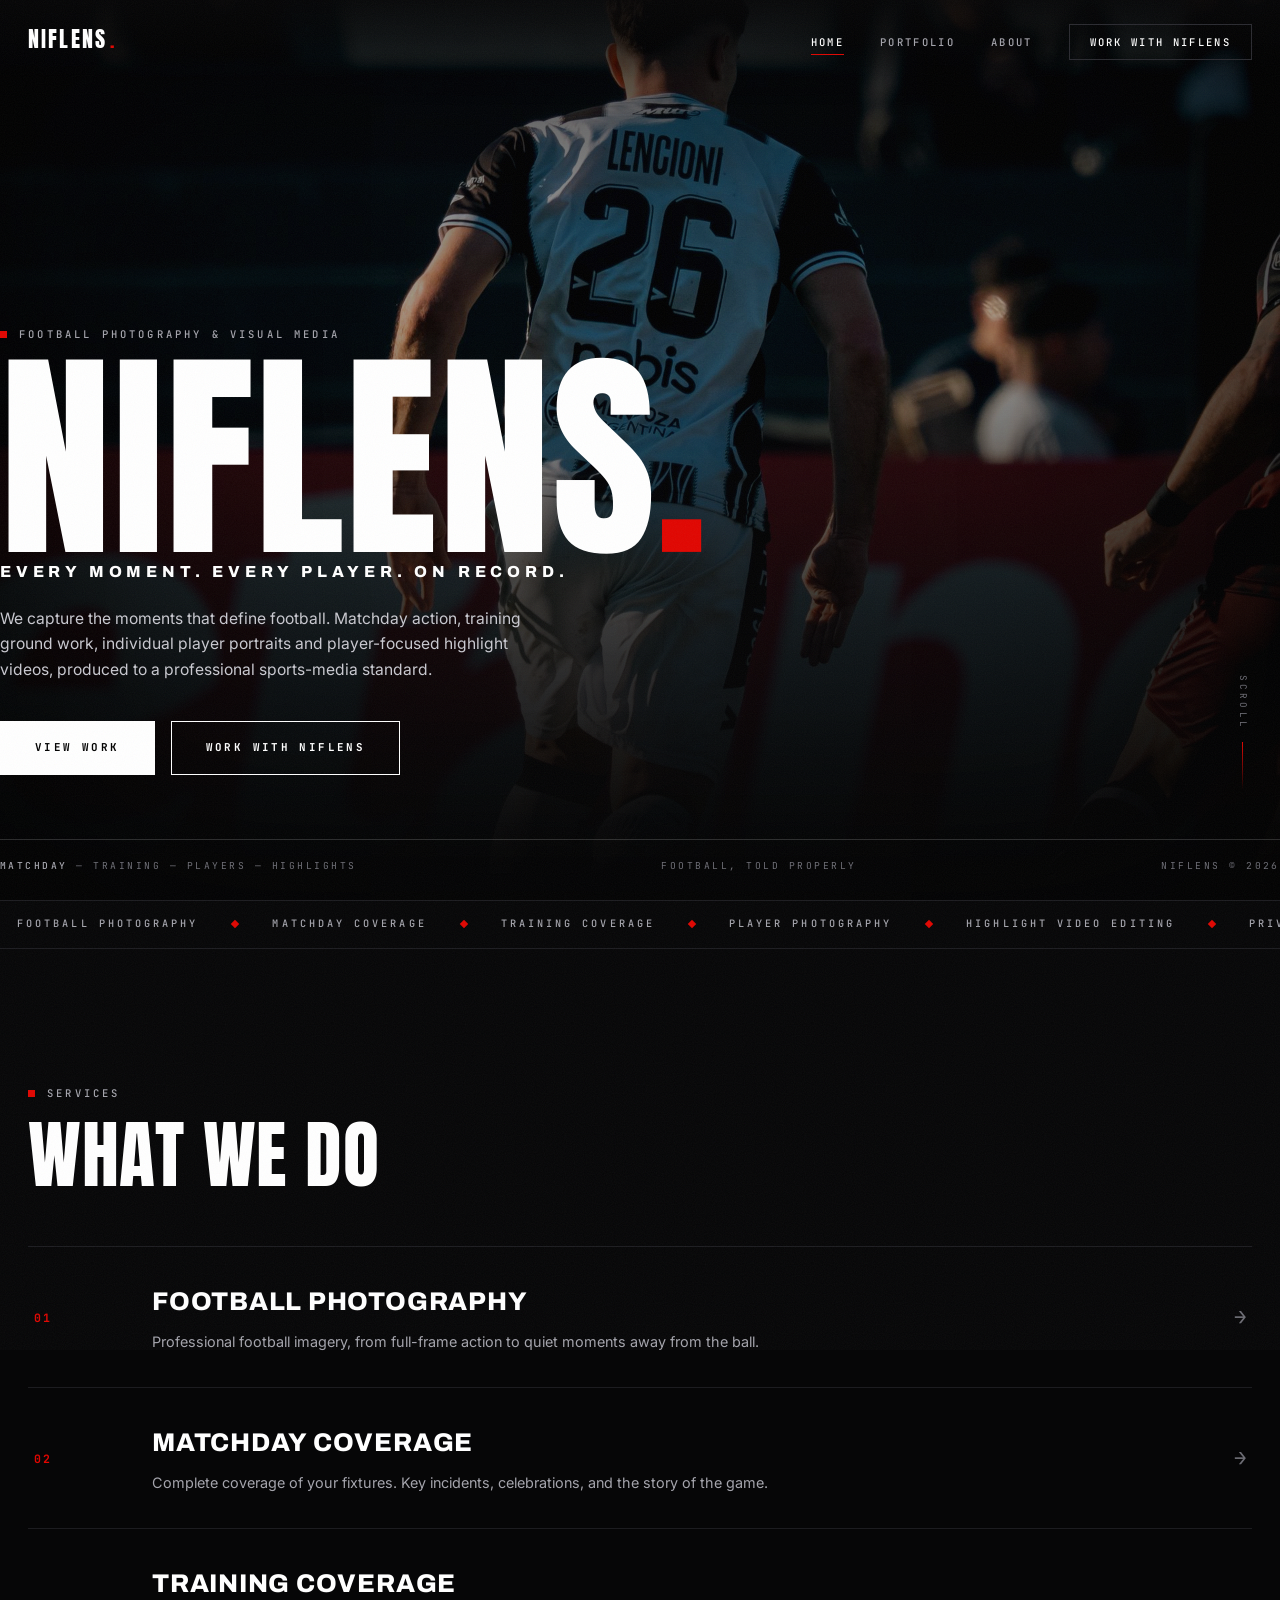
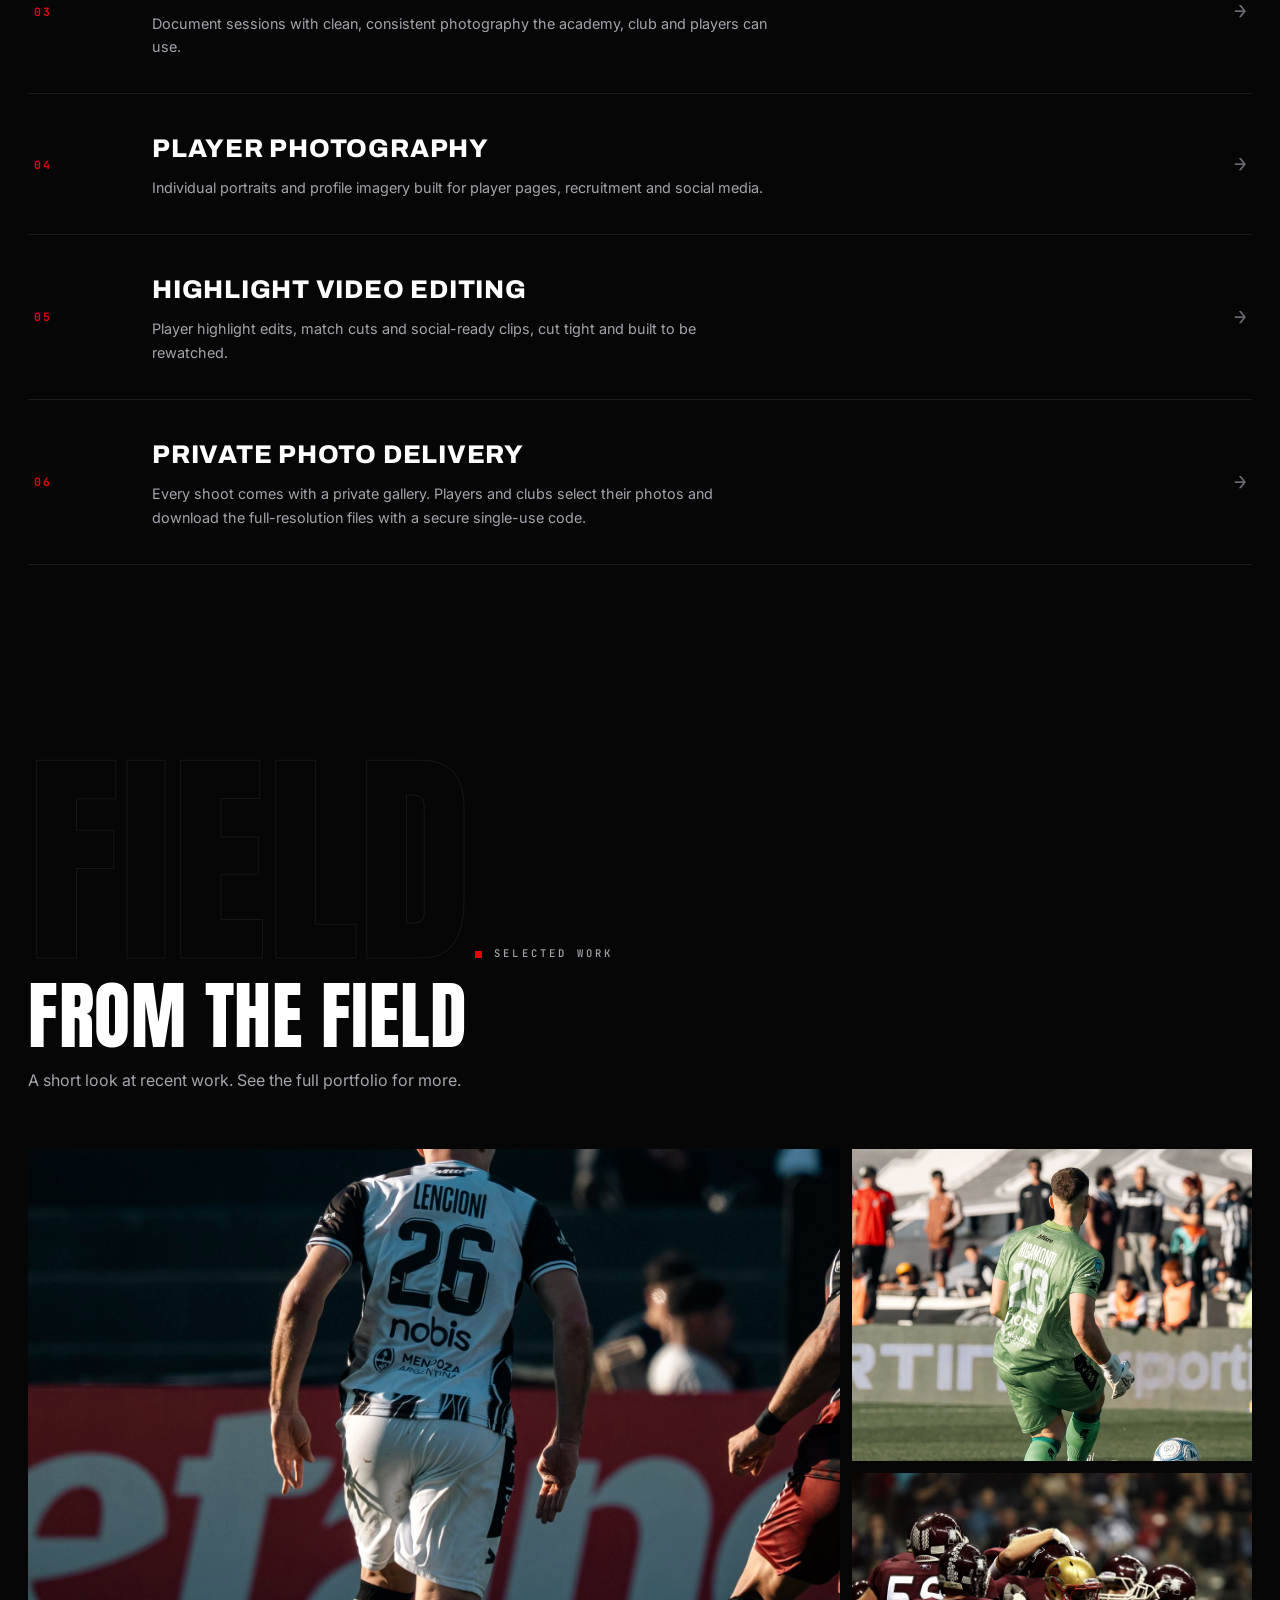
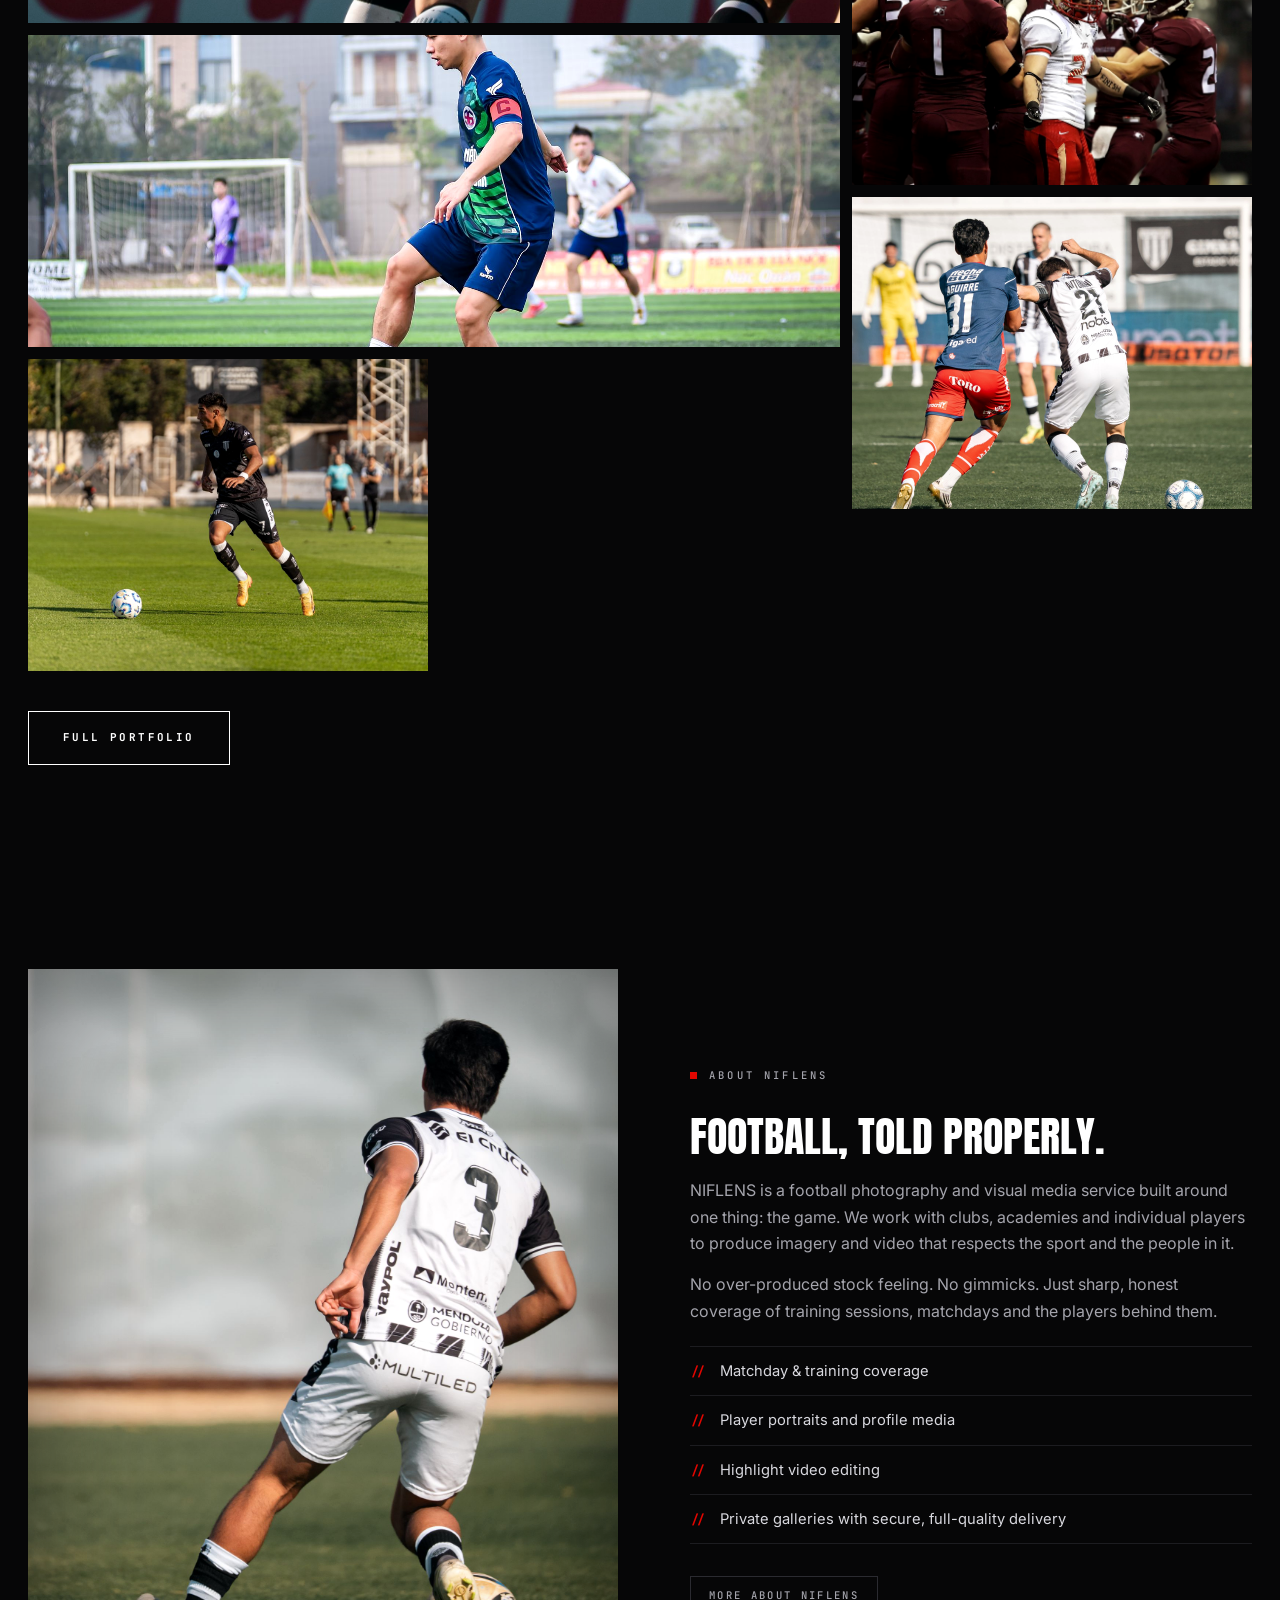
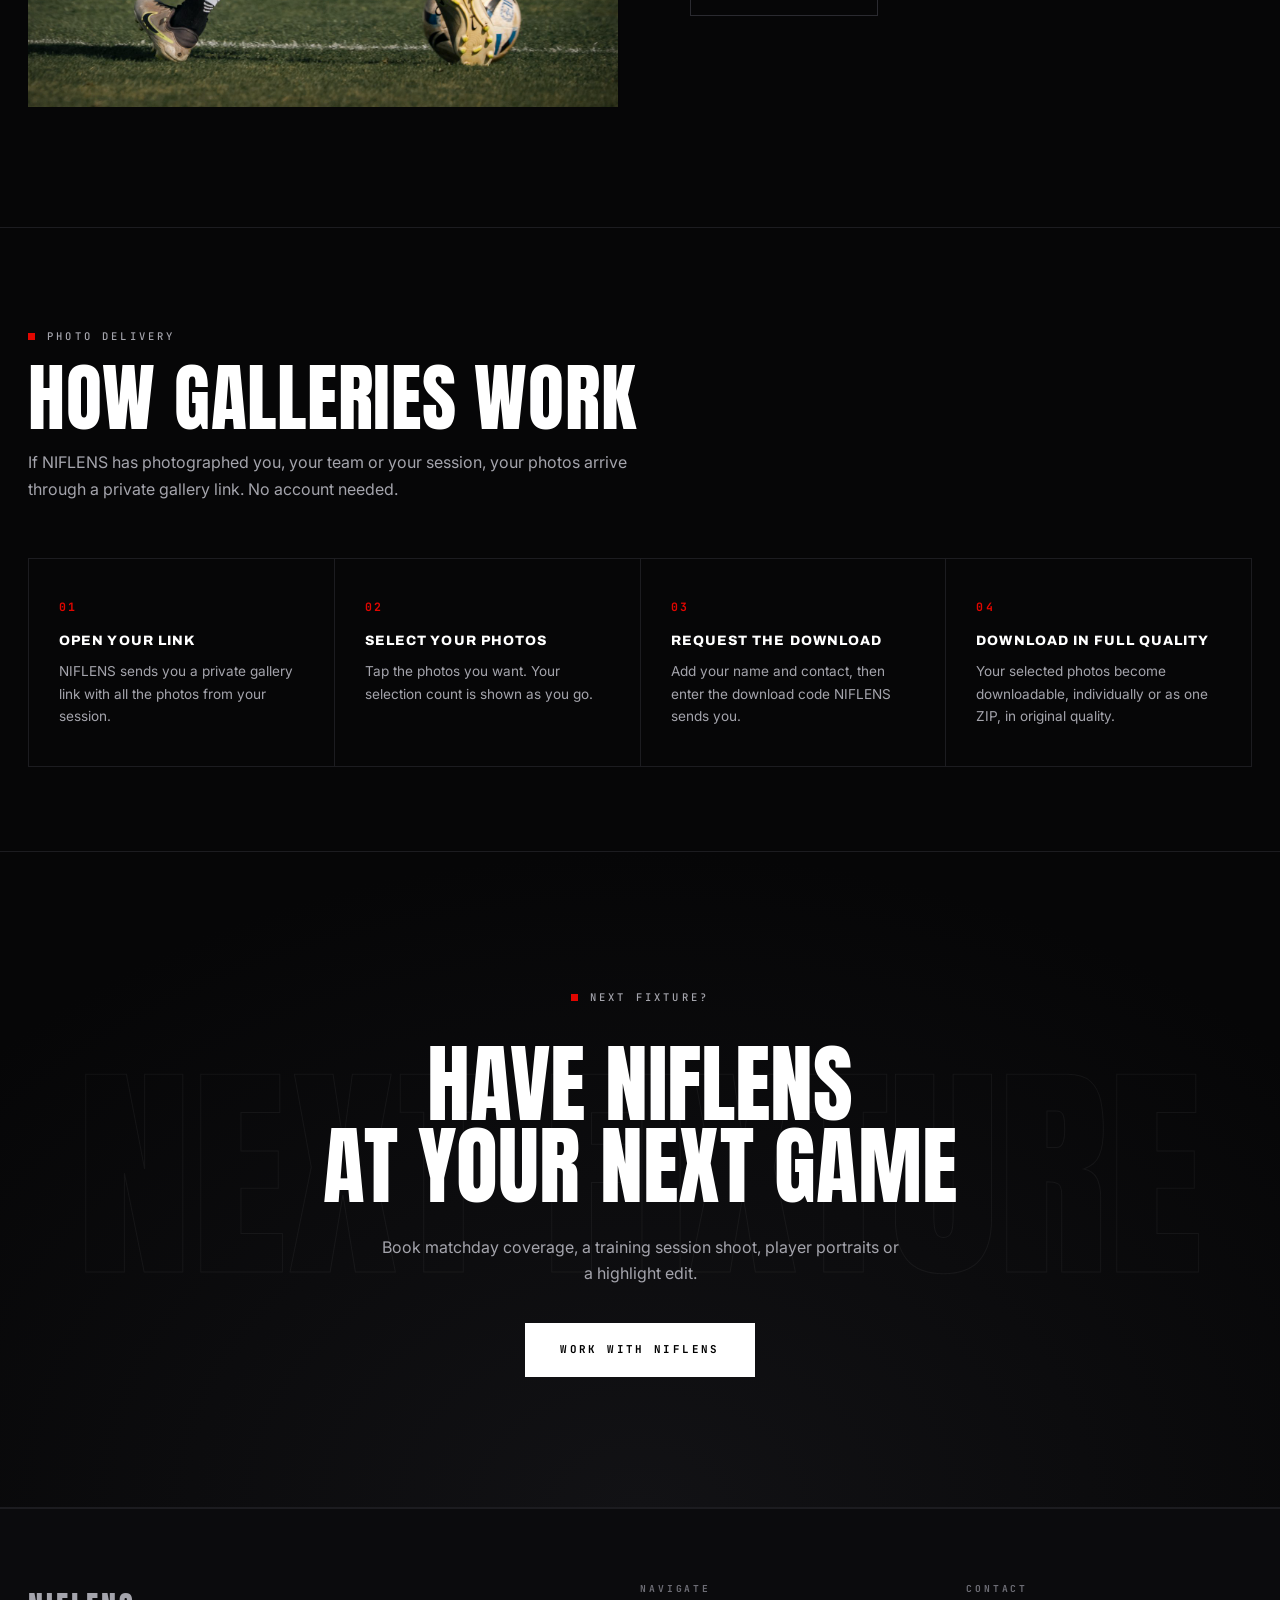
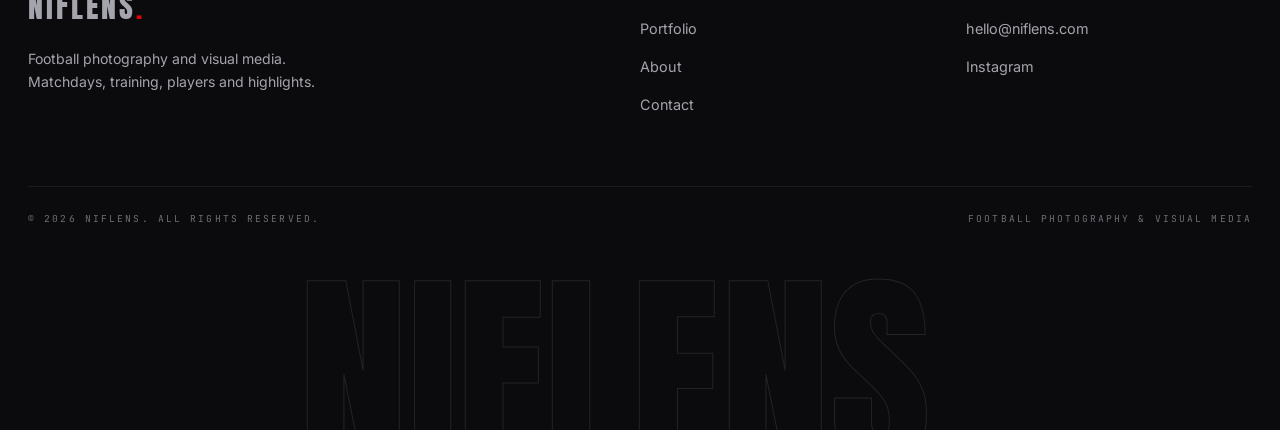
==== commit 1a5bb8f8: "NIFLENS v2: premium dark redesign - Anton/mono typography, film grain, ticker, editorial service row" ====
--- a/index.html
+++ b/index.html
@@ -7,8 +7,8 @@
   <meta name="description" content="NIFLENS captures football moments, players, training sessions and matchdays, and creates player-focused visual content. Football photography, matchday coverage and player highlight videos.">
   <link rel="preconnect" href="https://fonts.googleapis.com">
   <link rel="preconnect" href="https://fonts.gstatic.com" crossorigin>
-  <link href="https://fonts.googleapis.com/css2?family=Archivo:wght@700;800;900&family=Inter:wght@400;500;600;700&display=swap" rel="stylesheet">
-  <link rel="stylesheet" href="css/styles.css?v=1">
+  <link href="https://fonts.googleapis.com/css2?family=Anton&family=Archivo:wght@700;800;900&family=Inter:wght@400;500;600&family=JetBrains+Mono:wght@400;500;700&display=swap" rel="stylesheet">
+  <link rel="stylesheet" href="css/styles.css?v=2">
 </head>
 <body>
 
@@ -31,16 +31,32 @@
     </div>
     <div class="hero-content container">
       <p class="kicker">Football Photography &amp; Visual Media</p>
-      <h1 class="h-display hero-title">NIFLENS<span class="dot">.</span></h1>
+      <h1 class="hero-title">Niflens<span class="dot">.</span></h1>
       <p class="hero-sub">Every moment. Every player. On record.</p>
-      <p class="hero-desc">We capture the moments that define football. Matchday action, training ground work, individual player portraits and player-focused highlight videos, shot and edited with a professional sports-media standard.</p>
+      <p class="hero-desc">We capture the moments that define football. Matchday action, training ground work, individual player portraits and player-focused highlight videos, produced to a professional sports-media standard.</p>
       <div class="hero-actions">
         <a href="portfolio.html" class="btn">View Work</a>
         <a href="contact.html" class="btn btn-outline">Work With NIFLENS</a>
       </div>
+      <div class="hero-strip">
+        <span><b>Matchday</b> — Training — Players — Highlights</span>
+        <span>Football, told properly</span>
+        <span>NIFLENS &copy; 2026</span>
+      </div>
     </div>
     <div class="scroll-cue">Scroll</div>
   </header>
+
+  <div class="ticker" aria-hidden="true">
+    <div class="ticker-track">
+      <div>
+        <span>Football Photography</span><i></i><span>Matchday Coverage</span><i></i><span>Training Coverage</span><i></i><span>Player Photography</span><i></i><span>Highlight Video Editing</span><i></i><span>Private Photo Delivery</span><i></i>
+      </div>
+      <div>
+        <span>Football Photography</span><i></i><span>Matchday Coverage</span><i></i><span>Training Coverage</span><i></i><span>Player Photography</span><i></i><span>Highlight Video Editing</span><i></i><span>Private Photo Delivery</span><i></i>
+      </div>
+    </div>
+  </div>
 
   <section class="section">
     <div class="container">
@@ -48,50 +64,69 @@
         <p class="kicker">Services</p>
         <h2>What we do</h2>
       </div>
-      <div class="services-grid reveal">
-        <div class="service">
-          <span class="num">01</span>
-          <h3>Football Photography</h3>
-          <p>Professional football imagery, from full-frame action to quiet moments away from the ball.</p>
-        </div>
-        <div class="service">
-          <span class="num">02</span>
-          <h3>Matchday Coverage</h3>
-          <p>Complete coverage of your fixtures. Key incidents, celebrations, and the story of the game.</p>
-        </div>
-        <div class="service">
-          <span class="num">03</span>
-          <h3>Training Coverage</h3>
-          <p>Document sessions with clean, consistent photography the academy, club and players can use.</p>
-        </div>
-        <div class="service">
-          <span class="num">04</span>
-          <h3>Player Photography</h3>
-          <p>Individual portraits and profile imagery built for player pages, recruitment and social media.</p>
-        </div>
-        <div class="service">
-          <span class="num">05</span>
-          <h3>Highlight Video Editing</h3>
-          <p>Player highlight edits, match cuts and social-ready clips, cut tight and built to be rewatched.</p>
-        </div>
-        <div class="service">
-          <span class="num">06</span>
-          <h3>Private Photo Delivery</h3>
-          <p>Every shoot comes with a private gallery. Players and clubs select their photos and download the full-resolution files with a secure code.</p>
-        </div>
+      <div class="svc-list reveal">
+        <a class="svc-row" href="contact.html">
+          <span class="svc-num">01</span>
+          <div class="svc-body">
+            <h3>Football Photography</h3>
+            <p>Professional football imagery, from full-frame action to quiet moments away from the ball.</p>
+          </div>
+          <span class="svc-arrow">&rarr;</span>
+        </a>
+        <a class="svc-row" href="contact.html">
+          <span class="svc-num">02</span>
+          <div class="svc-body">
+            <h3>Matchday Coverage</h3>
+            <p>Complete coverage of your fixtures. Key incidents, celebrations, and the story of the game.</p>
+          </div>
+          <span class="svc-arrow">&rarr;</span>
+        </a>
+        <a class="svc-row" href="contact.html">
+          <span class="svc-num">03</span>
+          <div class="svc-body">
+            <h3>Training Coverage</h3>
+            <p>Document sessions with clean, consistent photography the academy, club and players can use.</p>
+          </div>
+          <span class="svc-arrow">&rarr;</span>
+        </a>
+        <a class="svc-row" href="contact.html">
+          <span class="svc-num">04</span>
+          <div class="svc-body">
+            <h3>Player Photography</h3>
+            <p>Individual portraits and profile imagery built for player pages, recruitment and social media.</p>
+          </div>
+          <span class="svc-arrow">&rarr;</span>
+        </a>
+        <a class="svc-row" href="contact.html">
+          <span class="svc-num">05</span>
+          <div class="svc-body">
+            <h3>Highlight Video Editing</h3>
+            <p>Player highlight edits, match cuts and social-ready clips, cut tight and built to be rewatched.</p>
+          </div>
+          <span class="svc-arrow">&rarr;</span>
+        </a>
+        <a class="svc-row" href="contact.html">
+          <span class="svc-num">06</span>
+          <div class="svc-body">
+            <h3>Private Photo Delivery</h3>
+            <p>Every shoot comes with a private gallery. Players and clubs select their photos and download the full-resolution files with a secure single-use code.</p>
+          </div>
+          <span class="svc-arrow">&rarr;</span>
+        </a>
       </div>
     </div>
   </section>
 
   <section class="section-sm">
     <div class="container">
-      <div class="section-head reveal">
+      <div class="section-head reveal" style="position:relative;">
+        <span class="section-ghost" aria-hidden="true">Field</span>
         <p class="kicker">Selected Work</p>
         <h2>From the field</h2>
         <p>A short look at recent work. See the full portfolio for more.</p>
       </div>
       <div class="work-grid reveal" id="home-work"></div>
-      <div style="margin-top: 34px;" class="reveal">
+      <div style="margin-top: 40px;" class="reveal">
         <a href="portfolio.html" class="btn btn-outline">Full Portfolio</a>
       </div>
     </div>
@@ -105,7 +140,7 @@
         </div>
         <div class="reveal">
           <p class="kicker">About NIFLENS</p>
-          <h3 style="margin-top:14px;">Football, told properly.</h3>
+          <h3 style="margin-top:16px;">Football, told properly.</h3>
           <p>NIFLENS is a football photography and visual media service built around one thing: the game. We work with clubs, academies and individual players to produce imagery and video that respects the sport and the people in it.</p>
           <p>No over-produced stock feeling. No gimmicks. Just sharp, honest coverage of training sessions, matchdays and the players behind them.</p>
           <ul>
@@ -114,13 +149,13 @@
             <li>Highlight video editing</li>
             <li>Private galleries with secure, full-quality delivery</li>
           </ul>
-          <div style="margin-top: 30px;"><a href="about.html" class="btn btn-ghost">More About NIFLENS</a></div>
-        </div>
-      </div>
-    </div>
-  </section>
-
-  <section class="section-sm">
+          <div style="margin-top: 32px;"><a href="about.html" class="btn btn-ghost">More About NIFLENS</a></div>
+        </div>
+      </div>
+    </div>
+  </section>
+
+  <section class="section-sm" style="border-top:1px solid var(--line);">
     <div class="container">
       <div class="section-head reveal">
         <p class="kicker">Photo Delivery</p>
@@ -153,6 +188,7 @@
   </section>
 
   <section class="cta-band">
+    <span class="section-ghost" aria-hidden="true">Next Fixture</span>
     <div class="container reveal">
       <p class="kicker" style="justify-content:center;">Next fixture?</p>
       <h2>Have NIFLENS<br>at your next game</h2>
@@ -189,9 +225,10 @@
         <span>Football Photography &amp; Visual Media</span>
       </div>
     </div>
+    <div class="footer-giant" aria-hidden="true">NIFLENS<span>.</span></div>
   </footer>
 
   <script src="js/main.js?v=1"></script>
-  <script src="js/home.js?v=1"></script>
+  <script src="js/home.js?v=2"></script>
 </body>
 </html>
--- a/css/styles.css
+++ b/css/styles.css
@@ -1,25 +1,28 @@
 /* ============================================================
    NIFLENS — Football Photography & Visual Media
-   Dark, editorial, photography-first design.
+   Dark cinematic editorial design.
+   Fonts: Anton (display) / Inter (body) / JetBrains Mono (labels)
    ============================================================ */
 
 :root {
-  --bg: #0a0a0b;
-  --bg-2: #101012;
-  --surface: #151518;
-  --line: #232327;
-  --line-2: #2e2e33;
+  --bg: #060607;
+  --bg-2: #0b0b0d;
+  --surface: #101013;
+  --line: #1c1c20;
+  --line-2: #2a2a30;
   --text: #ffffff;
-  --muted: #9a9aa0;
-  --muted-2: #6f6f76;
+  --muted: #a4a4ac;
+  --muted-2: #6d6d75;
   --accent: #e10600;
-  --radius: 4px;
-  --font-display: "Archivo", "Arial Black", sans-serif;
+  --accent-dim: rgba(225, 6, 0, 0.14);
+  --radius: 2px;
+  --font-display: "Anton", "Archivo", "Arial Black", sans-serif;
+  --font-alt: "Archivo", "Arial", sans-serif;
   --font-body: "Inter", "Helvetica Neue", Arial, sans-serif;
+  --font-mono: "JetBrains Mono", "SFMono-Regular", Consolas, monospace;
 }
 
 * { margin: 0; padding: 0; box-sizing: border-box; }
-
 html { scroll-behavior: smooth; }
 
 body {
@@ -27,9 +30,28 @@
   color: var(--text);
   font-family: var(--font-body);
   font-size: 16px;
-  line-height: 1.6;
+  line-height: 1.65;
   -webkit-font-smoothing: antialiased;
   overflow-x: hidden;
+}
+
+/* Film grain over everything (subtle, non-interactive) */
+body::after {
+  content: "";
+  position: fixed;
+  inset: -50%;
+  z-index: 2000;
+  pointer-events: none;
+  opacity: 0.05;
+  background-image: url("data:image/svg+xml,%3Csvg xmlns='http://www.w3.org/2000/svg' width='240' height='240'%3E%3Cfilter id='n'%3E%3CfeTurbulence type='fractalNoise' baseFrequency='0.9' numOctaves='2'/%3E%3C/filter%3E%3Crect width='100%25' height='100%25' filter='url(%23n)'/%3E%3C/svg%3E");
+  animation: grainShift 0.9s steps(4) infinite;
+}
+@keyframes grainShift {
+  0% { transform: translate(0, 0); }
+  25% { transform: translate(-2%, 1.5%); }
+  50% { transform: translate(1.5%, -1%); }
+  75% { transform: translate(-1%, -2%); }
+  100% { transform: translate(0, 0); }
 }
 
 img { display: block; max-width: 100%; }
@@ -37,129 +59,178 @@
 button { font-family: inherit; cursor: pointer; }
 input, select, textarea { font-family: inherit; font-size: 1rem; }
 
-.container { max-width: 1240px; margin: 0 auto; padding: 0 24px; }
-
 ::selection { background: var(--accent); color: #fff; }
 
+::-webkit-scrollbar { width: 10px; }
+::-webkit-scrollbar-track { background: var(--bg); }
+::-webkit-scrollbar-thumb { background: #26262c; border: 2px solid var(--bg); }
+::-webkit-scrollbar-thumb:hover { background: #3a3a42; }
+
+.container { max-width: 1280px; margin: 0 auto; padding: 0 28px; }
+
 /* ---------- Typography ---------- */
-.h-display {
-  font-family: var(--font-display);
-  font-weight: 900;
-  text-transform: uppercase;
-  letter-spacing: -0.02em;
-  line-height: 0.95;
-}
-
 .kicker {
   display: inline-flex;
   align-items: center;
-  gap: 10px;
-  font-size: 0.72rem;
-  font-weight: 600;
-  letter-spacing: 0.22em;
+  gap: 12px;
+  font-family: var(--font-mono);
+  font-size: 0.66rem;
+  font-weight: 500;
+  letter-spacing: 0.3em;
   text-transform: uppercase;
   color: var(--muted);
 }
 .kicker::before {
   content: "";
-  width: 22px;
-  height: 2px;
+  width: 7px; height: 7px;
   background: var(--accent);
-}
-
-.section { padding: 104px 0; }
-.section-sm { padding: 72px 0; }
-
-.section-head { margin-bottom: 48px; }
+  flex: none;
+}
+
+.section { padding: 120px 0; }
+.section-sm { padding: 84px 0; }
+
+.section-head { margin-bottom: 56px; position: relative; }
 .section-head h2 {
   font-family: var(--font-display);
-  font-weight: 800;
-  text-transform: uppercase;
-  font-size: clamp(1.9rem, 4.5vw, 3rem);
-  letter-spacing: -0.01em;
-  margin-top: 12px;
-}
-.section-head p { color: var(--muted); max-width: 620px; margin-top: 12px; }
+  font-weight: 400;
+  text-transform: uppercase;
+  font-size: clamp(2.6rem, 7vw, 4.6rem);
+  line-height: 0.95;
+  letter-spacing: 0.01em;
+  margin-top: 16px;
+}
+.section-head p { color: var(--muted); max-width: 620px; margin-top: 16px; }
+
+/* Giant ghost outline word behind a section */
+.section-ghost {
+  font-family: var(--font-display);
+  text-transform: uppercase;
+  font-size: clamp(5rem, 18vw, 15rem);
+  line-height: 0.8;
+  color: transparent;
+  -webkit-text-stroke: 1px rgba(255, 255, 255, 0.07);
+  user-select: none;
+  pointer-events: none;
+  white-space: nowrap;
+}
 
 /* ---------- Buttons ---------- */
 .btn {
+  position: relative;
   display: inline-flex;
   align-items: center;
   justify-content: center;
-  gap: 10px;
-  padding: 15px 30px;
-  font-size: 0.78rem;
-  font-weight: 700;
-  letter-spacing: 0.16em;
+  gap: 12px;
+  padding: 17px 34px;
+  font-family: var(--font-mono);
+  font-size: 0.68rem;
+  font-weight: 700;
+  letter-spacing: 0.22em;
   text-transform: uppercase;
   border: 1px solid var(--text);
   background: var(--text);
   color: #000;
-  transition: all 0.25s ease;
+  overflow: hidden;
+  transition: color 0.35s ease;
   white-space: nowrap;
 }
-.btn:hover { background: transparent; color: var(--text); }
+.btn::before {
+  content: "";
+  position: absolute;
+  inset: 0;
+  background: var(--accent);
+  transform: scaleX(0);
+  transform-origin: left;
+  transition: transform 0.35s cubic-bezier(0.65, 0, 0.35, 1);
+  z-index: 0;
+}
+.btn:hover::before { transform: scaleX(1); }
+.btn > * , .btn { z-index: 1; }
+.btn:hover { color: #fff; border-color: var(--accent); }
 
 .btn-outline { background: transparent; color: var(--text); }
-.btn-outline:hover { background: var(--text); color: #000; }
+.btn-outline::before { background: var(--text); }
+.btn-outline:hover { color: #000; border-color: var(--text); }
+
+.btn-accent { background: var(--accent); border-color: var(--accent); color: #fff; }
+.btn-accent::before { background: #fff; }
+.btn-accent:hover { color: #000; border-color: #fff; }
 
 .btn-ghost {
   background: transparent;
   border-color: var(--line-2);
   color: var(--muted);
-  font-weight: 600;
+  font-weight: 500;
   padding: 10px 18px;
-  font-size: 0.72rem;
-}
-.btn-ghost:hover { border-color: var(--text); color: var(--text); }
-
-.btn-sm { padding: 8px 14px; font-size: 0.68rem; }
-
-.btn-accent { background: var(--accent); border-color: var(--accent); color: #fff; }
-.btn-accent:hover { background: #ff1a14; border-color: #ff1a14; color: #fff; }
-
+  font-size: 0.66rem;
+}
+.btn-ghost::before { display: none; }
+.btn-ghost:hover { border-color: var(--text); color: var(--text); background: transparent; }
+
+.btn-sm { padding: 8px 14px; font-size: 0.62rem; letter-spacing: 0.14em; }
 .btn[disabled] { opacity: 0.45; cursor: not-allowed; }
+.btn[disabled]::before { display: none; }
 
 /* ---------- Nav ---------- */
 .site-nav {
   position: fixed;
   top: 0; left: 0; right: 0;
   z-index: 100;
-  padding: 20px 0;
-  transition: all 0.3s ease;
-  background: linear-gradient(to bottom, rgba(10,10,11,0.75), transparent);
+  padding: 22px 0;
+  transition: all 0.4s ease;
+  background: linear-gradient(to bottom, rgba(6,6,7,0.8), transparent);
 }
 .site-nav.scrolled {
-  background: rgba(10,10,11,0.92);
-  backdrop-filter: blur(12px);
+  background: rgba(6,6,7,0.88);
+  backdrop-filter: blur(16px);
+  -webkit-backdrop-filter: blur(16px);
   padding: 14px 0;
   border-bottom: 1px solid var(--line);
 }
 .nav-inner { display: flex; align-items: center; justify-content: space-between; }
 .nav-logo {
   font-family: var(--font-display);
-  font-weight: 900;
-  font-size: 1.3rem;
-  letter-spacing: 0.06em;
-  text-transform: uppercase;
-}
-.nav-logo span { color: var(--accent); }
-.nav-links { display: flex; align-items: center; gap: 34px; list-style: none; }
+  font-weight: 400;
+  font-size: 1.35rem;
+  letter-spacing: 0.1em;
+  text-transform: uppercase;
+  display: inline-flex;
+  align-items: baseline;
+  gap: 3px;
+}
+.nav-logo span { color: var(--accent); font-size: 0.9em; }
+.nav-links { display: flex; align-items: center; gap: 36px; list-style: none; }
 .nav-links a {
-  font-size: 0.75rem;
-  font-weight: 600;
-  letter-spacing: 0.14em;
+  font-family: var(--font-mono);
+  font-size: 0.66rem;
+  font-weight: 500;
+  letter-spacing: 0.22em;
   text-transform: uppercase;
   color: var(--muted);
-  transition: color 0.2s;
+  transition: color 0.25s;
+  position: relative;
+}
+.nav-links a::after {
+  content: "";
+  position: absolute;
+  left: 0; bottom: -6px;
+  width: 100%; height: 1px;
+  background: var(--accent);
+  transform: scaleX(0);
+  transform-origin: right;
+  transition: transform 0.3s ease;
 }
 .nav-links a:hover, .nav-links a.active { color: var(--text); }
+.nav-links a:hover::after, .nav-links a.active::after { transform: scaleX(1); transform-origin: left; }
 .nav-links a.nav-cta {
   color: var(--text);
   border: 1px solid var(--line-2);
-  padding: 9px 18px;
-}
-.nav-links a.nav-cta:hover { border-color: var(--text); }
+  padding: 10px 20px;
+  transition: border-color 0.25s, background 0.25s, color 0.25s;
+}
+.nav-links a.nav-cta::after { display: none; }
+.nav-links a.nav-cta:hover { background: var(--text); color: #000; border-color: var(--text); }
 
 .nav-burger {
   display: none;
@@ -171,7 +242,7 @@
 }
 .nav-burger span {
   display: block;
-  width: 22px; height: 2px;
+  width: 24px; height: 2px;
   background: #fff;
   margin: 5px auto;
   transition: 0.3s;
@@ -185,16 +256,17 @@
   .nav-links {
     position: fixed;
     inset: 0;
-    background: rgba(10,10,11,0.98);
+    background: rgba(6,6,7,0.98);
+    backdrop-filter: blur(20px);
     flex-direction: column;
     justify-content: center;
-    gap: 30px;
+    gap: 34px;
     opacity: 0;
     pointer-events: none;
     transition: opacity 0.3s;
   }
   .nav-open .nav-links { opacity: 1; pointer-events: auto; }
-  .nav-links a { font-size: 1rem; }
+  .nav-links a { font-size: 0.9rem; }
 }
 
 /* ---------- Hero ---------- */
@@ -204,204 +276,335 @@
   display: flex;
   align-items: flex-end;
   overflow: hidden;
-}
-.hero-bg {
-  position: absolute;
-  inset: 0;
-  z-index: 0;
-}
+  background: #000;
+}
+.hero-bg { position: absolute; inset: 0; z-index: 0; }
 .hero-bg img {
   width: 100%; height: 100%;
   object-fit: cover;
-  animation: heroZoom 16s ease-out forwards;
-  filter: brightness(0.82);
-}
-@keyframes heroZoom { from { transform: scale(1.12); } to { transform: scale(1); } }
+  animation: heroZoom 18s ease-out forwards;
+  filter: contrast(1.1) saturate(1.15) brightness(0.72);
+}
+@keyframes heroZoom { from { transform: scale(1.14); } to { transform: scale(1); } }
+.hero::before {
+  content: "";
+  position: absolute; inset: 0;
+  z-index: 1;
+  background:
+    linear-gradient(to top, var(--bg) 2%, rgba(6,6,7,0.55) 38%, rgba(6,6,7,0.12) 65%, rgba(6,6,7,0.4) 100%),
+    radial-gradient(120% 90% at 50% 10%, transparent 40%, rgba(0,0,0,0.55) 100%);
+}
 .hero::after {
   content: "";
   position: absolute; inset: 0;
-  background: linear-gradient(to top, rgba(10,10,11,0.96) 0%, rgba(10,10,11,0.35) 45%, rgba(10,10,11,0.45) 100%);
+  z-index: 1;
+  box-shadow: inset 0 0 220px 60px rgba(0,0,0,0.75);
+  pointer-events: none;
 }
 .hero-content {
   position: relative;
   z-index: 2;
-  padding: 160px 0 72px;
+  padding: 170px 0 0;
   width: 100%;
-  animation: fadeUp 1s ease both;
+  animation: fadeUp 1.1s cubic-bezier(0.2, 0.6, 0.2, 1) both;
 }
 .hero-title {
-  font-size: clamp(4rem, 15vw, 12.5rem);
-  margin: 18px 0 8px;
-  letter-spacing: -0.03em;
+  font-family: var(--font-display);
+  font-weight: 400;
+  font-size: clamp(4.6rem, 17.5vw, 16rem);
+  line-height: 0.82;
+  letter-spacing: 0.005em;
+  text-transform: uppercase;
+  margin: 20px 0 10px;
 }
 .hero-title .dot { color: var(--accent); }
 .hero-sub {
-  font-family: var(--font-display);
-  font-weight: 700;
-  text-transform: uppercase;
-  letter-spacing: 0.18em;
-  font-size: clamp(0.85rem, 2.2vw, 1.15rem);
+  font-family: var(--font-alt);
+  font-weight: 800;
+  text-transform: uppercase;
+  letter-spacing: 0.3em;
+  font-size: clamp(0.72rem, 2vw, 1rem);
   color: var(--text);
-  margin-bottom: 18px;
-}
-.hero-desc { color: #c9c9ce; max-width: 540px; margin-bottom: 36px; }
+  margin-bottom: 20px;
+}
+.hero-desc { color: #c9c9d0; max-width: 540px; margin-bottom: 38px; font-size: 0.98rem; }
 .hero-actions { display: flex; gap: 16px; flex-wrap: wrap; }
-@keyframes fadeUp { from { opacity: 0; transform: translateY(28px); } to { opacity: 1; transform: none; } }
+.hero-strip {
+  display: flex;
+  justify-content: space-between;
+  gap: 20px;
+  flex-wrap: wrap;
+  margin-top: 64px;
+  padding: 18px 0 26px;
+  border-top: 1px solid rgba(255,255,255,0.16);
+  font-family: var(--font-mono);
+  font-size: 0.6rem;
+  letter-spacing: 0.26em;
+  text-transform: uppercase;
+  color: var(--muted-2);
+}
+.hero-strip b { color: var(--muted); font-weight: 500; }
+@keyframes fadeUp { from { opacity: 0; transform: translateY(34px); } to { opacity: 1; transform: none; } }
 
 .scroll-cue {
   position: absolute;
-  right: 28px; bottom: 28px;
+  right: 30px; bottom: 110px;
   z-index: 3;
-  font-size: 0.65rem;
-  letter-spacing: 0.3em;
-  text-transform: uppercase;
-  color: var(--muted);
+  font-family: var(--font-mono);
+  font-size: 0.58rem;
+  letter-spacing: 0.34em;
+  text-transform: uppercase;
+  color: var(--muted-2);
   writing-mode: vertical-rl;
   display: flex; align-items: center; gap: 12px;
 }
 .scroll-cue::after {
   content: "";
-  width: 1px; height: 44px;
-  background: linear-gradient(var(--muted), transparent);
+  width: 1px; height: 48px;
+  background: linear-gradient(var(--accent), transparent);
   animation: cueDrop 1.8s ease infinite;
 }
 @keyframes cueDrop { 0% { transform: scaleY(0); transform-origin: top; } 60% { transform: scaleY(1); transform-origin: top; } 100% { transform: scaleY(0); transform-origin: bottom; } }
+
+/* ---------- Ticker ---------- */
+.ticker {
+  border-top: 1px solid var(--line);
+  border-bottom: 1px solid var(--line);
+  background: var(--bg);
+  overflow: hidden;
+  position: relative;
+}
+.ticker-track {
+  display: flex;
+  width: max-content;
+  animation: tick 30s linear infinite;
+}
+.ticker:hover .ticker-track { animation-play-state: paused; }
+.ticker-track > div {
+  display: flex;
+  align-items: center;
+  gap: 34px;
+  padding: 15px 17px;
+  white-space: nowrap;
+}
+.ticker-track span {
+  font-family: var(--font-mono);
+  font-size: 0.64rem;
+  font-weight: 500;
+  letter-spacing: 0.3em;
+  text-transform: uppercase;
+  color: var(--muted);
+}
+.ticker-track i {
+  width: 6px; height: 6px;
+  background: var(--accent);
+  transform: rotate(45deg);
+  flex: none;
+}
+@keyframes tick { from { transform: translateX(0); } to { transform: translateX(-50%); } }
 
 /* ---------- Page hero (inner pages) ---------- */
 .page-hero {
-  padding: 170px 0 70px;
+  padding: 190px 0 84px;
   position: relative;
   border-bottom: 1px solid var(--line);
-}
+  overflow: hidden;
+}
+.page-hero .section-ghost {
+  position: absolute;
+  right: -2%;
+  bottom: -0.18em;
+  z-index: 0;
+}
+.page-hero .container { position: relative; z-index: 1; }
 .page-hero h1 {
   font-family: var(--font-display);
-  font-weight: 900;
-  text-transform: uppercase;
-  font-size: clamp(2.6rem, 8vw, 5.2rem);
-  letter-spacing: -0.02em;
-  margin-top: 14px;
-}
-.page-hero p { color: var(--muted); max-width: 640px; margin-top: 14px; }
-
-/* ---------- Services ---------- */
-.services-grid {
+  font-weight: 400;
+  text-transform: uppercase;
+  font-size: clamp(3.4rem, 11vw, 8rem);
+  line-height: 0.9;
+  margin-top: 18px;
+}
+.page-hero p { color: var(--muted); max-width: 640px; margin-top: 18px; font-size: 1.02rem; }
+
+/* ---------- Services (editorial rows) ---------- */
+.svc-list { border-top: 1px solid var(--line); }
+.svc-row {
   display: grid;
-  grid-template-columns: repeat(3, 1fr);
-  gap: 1px;
-  background: var(--line);
-  border: 1px solid var(--line);
-}
-.service {
-  background: var(--bg);
-  padding: 40px 32px;
-  transition: background 0.3s;
-}
-.service:hover { background: var(--bg-2); }
-.service .num {
-  font-family: var(--font-display);
-  font-weight: 800;
-  font-size: 0.8rem;
+  grid-template-columns: 90px 1fr 60px;
+  gap: 28px;
+  align-items: center;
+  padding: 34px 6px;
+  border-bottom: 1px solid var(--line);
+  transition: background 0.3s, padding 0.3s;
+  position: relative;
+}
+.svc-row:hover { background: rgba(255,255,255,0.025); padding-left: 18px; }
+.svc-num {
+  font-family: var(--font-mono);
+  font-size: 0.72rem;
+  font-weight: 700;
   color: var(--accent);
   letter-spacing: 0.2em;
 }
-.service h3 {
-  font-family: var(--font-display);
+.svc-row h3 {
+  font-family: var(--font-alt);
   font-weight: 800;
   text-transform: uppercase;
-  font-size: 1.05rem;
-  letter-spacing: 0.04em;
-  margin: 14px 0 10px;
-}
-.service p { color: var(--muted); font-size: 0.92rem; }
-
-/* ---------- Work grid ---------- */
+  font-size: clamp(1.15rem, 2.6vw, 1.6rem);
+  letter-spacing: 0.03em;
+}
+.svc-row p { color: var(--muted); font-size: 0.9rem; margin-top: 6px; max-width: 620px; }
+.svc-arrow {
+  font-family: var(--font-mono);
+  font-size: 1.3rem;
+  color: var(--muted-2);
+  text-align: right;
+  transition: color 0.3s, transform 0.3s;
+}
+.svc-row:hover .svc-arrow { color: var(--accent); transform: translateX(6px); }
+@media (max-width: 700px) {
+  .svc-row { grid-template-columns: 1fr; gap: 8px; padding: 26px 4px; }
+  .svc-arrow { display: none; }
+}
+
+/* ---------- Work grid (asymmetric editorial) ---------- */
 .work-grid {
   display: grid;
-  grid-template-columns: repeat(3, 1fr);
-  gap: 14px;
+  grid-template-columns: repeat(6, 1fr);
+  grid-auto-rows: 150px;
+  gap: 12px;
 }
 .work-item {
   position: relative;
   overflow: hidden;
   background: var(--surface);
-  aspect-ratio: 4 / 5;
+  grid-column: span 2;
+  grid-row: span 2;
   display: block;
 }
-.work-item.wide { grid-column: span 2; aspect-ratio: 8 / 5; }
+.work-item.lead { grid-column: span 4; grid-row: span 3; }
+.work-item.wide { grid-column: span 4; grid-row: span 2; }
 .work-item img {
   width: 100%; height: 100%;
   object-fit: cover;
-  transition: transform 0.7s cubic-bezier(0.2, 0.6, 0.2, 1), filter 0.5s;
-}
-.work-item:hover img { transform: scale(1.05); }
+  filter: saturate(0.92) contrast(1.04);
+  transition: transform 0.8s cubic-bezier(0.2, 0.6, 0.2, 1), filter 0.6s;
+}
+.work-item:hover img { transform: scale(1.055); filter: saturate(1.05) contrast(1.06); }
+.work-item::after {
+  content: "";
+  position: absolute; inset: 0;
+  background: linear-gradient(to top, rgba(0,0,0,0.65), transparent 55%);
+  opacity: 0;
+  transition: opacity 0.4s;
+}
+.work-item:hover::after { opacity: 1; }
 .work-item .wi-caption {
   position: absolute;
   left: 0; right: 0; bottom: 0;
-  padding: 44px 18px 16px;
-  background: linear-gradient(transparent, rgba(0,0,0,0.85));
-  transform: translateY(8px);
+  padding: 20px;
+  z-index: 2;
+  transform: translateY(10px);
   opacity: 0;
-  transition: 0.35s;
+  transition: 0.4s ease;
 }
 .work-item:hover .wi-caption { transform: none; opacity: 1; }
-.wi-caption .wi-cat { font-size: 0.62rem; letter-spacing: 0.24em; text-transform: uppercase; color: var(--accent); font-weight: 700; }
-.wi-caption .wi-title { font-weight: 600; font-size: 0.92rem; margin-top: 2px; }
+.wi-caption .wi-cat {
+  font-family: var(--font-mono);
+  font-size: 0.58rem;
+  letter-spacing: 0.3em;
+  text-transform: uppercase;
+  color: var(--accent);
+  font-weight: 700;
+}
+.wi-caption .wi-title { font-weight: 600; font-size: 0.95rem; margin-top: 4px; }
 .work-item .wi-play {
   position: absolute; inset: 0;
   display: flex; align-items: center; justify-content: center;
   pointer-events: none;
+  z-index: 2;
 }
 .wi-play span {
-  width: 58px; height: 58px;
+  width: 62px; height: 62px;
   border: 1px solid rgba(255,255,255,0.5);
   border-radius: 50%;
   display: flex; align-items: center; justify-content: center;
-  background: rgba(0,0,0,0.35);
-  backdrop-filter: blur(4px);
-  font-size: 0.9rem;
+  background: rgba(0,0,0,0.4);
+  backdrop-filter: blur(6px);
+  font-size: 0.85rem;
   transition: 0.3s;
 }
-.work-item:hover .wi-play span { background: var(--accent); border-color: var(--accent); }
+.work-item:hover .wi-play span { background: var(--accent); border-color: var(--accent); transform: scale(1.08); }
 
 @media (max-width: 900px) {
-  .services-grid { grid-template-columns: 1fr; }
-  .work-grid { grid-template-columns: repeat(2, 1fr); }
-  .work-item.wide { grid-column: span 2; }
+  .work-grid { grid-template-columns: repeat(2, 1fr); grid-auto-rows: 130px; }
+  .work-item { grid-column: span 1; grid-row: span 2; }
+  .work-item.lead, .work-item.wide { grid-column: span 2; grid-row: span 3; }
 }
 @media (max-width: 560px) {
-  .work-grid { grid-template-columns: 1fr; }
-  .work-item, .work-item.wide { grid-column: span 1; aspect-ratio: 4 / 3; }
-  .section { padding: 72px 0; }
+  .work-grid { grid-auto-rows: 118px; gap: 8px; }
+  .section { padding: 80px 0; }
 }
 
 /* ---------- Split (about) ---------- */
-.split { display: grid; grid-template-columns: 1.05fr 1fr; gap: 64px; align-items: center; }
-.split .split-img { position: relative; overflow: hidden; aspect-ratio: 4 / 5; }
-.split .split-img img { width: 100%; height: 100%; object-fit: cover; }
+.split { display: grid; grid-template-columns: 1.05fr 1fr; gap: 72px; align-items: center; }
+.split .split-img {
+  position: relative;
+  overflow: hidden;
+  aspect-ratio: 4 / 5;
+}
+.split .split-img::after {
+  content: "";
+  position: absolute; inset: 0;
+  box-shadow: inset 0 0 120px rgba(0,0,0,0.5);
+}
+.split .split-img img { width: 100%; height: 100%; object-fit: cover; filter: saturate(0.95) contrast(1.05); }
 .split h3 {
   font-family: var(--font-display);
-  font-weight: 800;
-  text-transform: uppercase;
-  font-size: clamp(1.5rem, 3.4vw, 2.2rem);
-  margin-bottom: 18px;
-}
-.split p { color: var(--muted); margin-bottom: 14px; }
-.split ul { list-style: none; margin-top: 20px; }
+  font-weight: 400;
+  text-transform: uppercase;
+  font-size: clamp(1.8rem, 3.6vw, 2.6rem);
+  line-height: 1;
+  margin-bottom: 20px;
+}
+.split p { color: var(--muted); margin-bottom: 15px; }
+.split ul { list-style: none; margin-top: 22px; border-top: 1px solid var(--line); }
 .split li {
-  padding: 10px 0;
+  padding: 12px 0;
   border-bottom: 1px solid var(--line);
-  color: #d6d6da;
-  font-size: 0.94rem;
-  display: flex; gap: 12px; align-items: baseline;
-}
-.split li::before { content: "—"; color: var(--accent); font-weight: 700; }
-@media (max-width: 860px) { .split { grid-template-columns: 1fr; gap: 32px; } }
+  color: #d8d8de;
+  font-size: 0.92rem;
+  display: flex; gap: 14px; align-items: baseline;
+}
+.split li::before {
+  content: "//";
+  font-family: var(--font-mono);
+  color: var(--accent);
+  font-weight: 700;
+  font-size: 0.8rem;
+}
+@media (max-width: 860px) { .split { grid-template-columns: 1fr; gap: 36px; } }
 
 /* ---------- Delivery flow ---------- */
 .flow-steps { display: grid; grid-template-columns: repeat(4, 1fr); gap: 1px; background: var(--line); border: 1px solid var(--line); }
-.flow-step { background: var(--bg); padding: 34px 26px; }
-.flow-step .fs-n { font-family: var(--font-display); font-weight: 900; font-size: 1.6rem; color: var(--line-2); }
-.flow-step h4 { font-weight: 700; text-transform: uppercase; font-size: 0.82rem; letter-spacing: 0.1em; margin: 12px 0 6px; }
+.flow-step { background: var(--bg); padding: 38px 30px; transition: background 0.3s; }
+.flow-step:hover { background: var(--bg-2); }
+.flow-step .fs-n {
+  font-family: var(--font-mono);
+  font-weight: 700;
+  font-size: 0.72rem;
+  color: var(--accent);
+  letter-spacing: 0.2em;
+}
+.flow-step h4 {
+  font-family: var(--font-alt);
+  font-weight: 800;
+  text-transform: uppercase;
+  font-size: 0.85rem;
+  letter-spacing: 0.08em;
+  margin: 14px 0 8px;
+}
 .flow-step p { color: var(--muted); font-size: 0.85rem; }
 @media (max-width: 900px) { .flow-steps { grid-template-columns: repeat(2, 1fr); } }
 @media (max-width: 560px) { .flow-steps { grid-template-columns: 1fr; } }
@@ -410,115 +613,181 @@
 .cta-band {
   border-top: 1px solid var(--line);
   border-bottom: 1px solid var(--line);
-  padding: 110px 0;
+  padding: 130px 0;
   text-align: center;
   position: relative;
   overflow: hidden;
-}
+  background: radial-gradient(70% 100% at 50% 100%, #121215, var(--bg));
+}
+.cta-band .section-ghost {
+  position: absolute;
+  left: 50%;
+  top: 50%;
+  transform: translate(-50%, -52%);
+  opacity: 0.7;
+}
+.cta-band .container { position: relative; z-index: 1; }
 .cta-band h2 {
   font-family: var(--font-display);
-  font-weight: 900;
-  text-transform: uppercase;
-  font-size: clamp(2.2rem, 7vw, 4.6rem);
-  letter-spacing: -0.02em;
-  margin-bottom: 26px;
-}
-.cta-band p { color: var(--muted); max-width: 520px; margin: 0 auto 32px; }
+  font-weight: 400;
+  text-transform: uppercase;
+  font-size: clamp(2.6rem, 8vw, 5.4rem);
+  line-height: 0.95;
+  margin-bottom: 28px;
+}
+.cta-band p { color: var(--muted); max-width: 520px; margin: 0 auto 36px; }
 
 /* ---------- Footer ---------- */
-.site-footer { border-top: 1px solid var(--line); padding: 64px 0 36px; background: var(--bg-2); }
+.site-footer { border-top: 1px solid var(--line); padding: 72px 0 0; background: var(--bg-2); overflow: hidden; }
 .footer-grid { display: grid; grid-template-columns: 2fr 1fr 1fr; gap: 40px; }
-.footer-grid h5 { font-size: 0.7rem; letter-spacing: 0.22em; text-transform: uppercase; color: var(--muted-2); margin-bottom: 16px; }
+.footer-grid h5 {
+  font-family: var(--font-mono);
+  font-size: 0.6rem;
+  letter-spacing: 0.3em;
+  text-transform: uppercase;
+  color: var(--muted-2);
+  margin-bottom: 18px;
+}
 .footer-grid ul { list-style: none; }
-.footer-grid li { margin-bottom: 10px; }
-.footer-grid a { color: var(--muted); font-size: 0.9rem; transition: color 0.2s; }
+.footer-grid li { margin-bottom: 12px; }
+.footer-grid a {
+  color: var(--muted);
+  font-size: 0.9rem;
+  transition: color 0.2s;
+  position: relative;
+}
 .footer-grid a:hover { color: var(--text); }
-.footer-brand .nav-logo { font-size: 1.8rem; display: inline-block; margin-bottom: 14px; }
-.footer-brand p { color: var(--muted); max-width: 300px; font-size: 0.9rem; }
+.footer-brand .nav-logo { font-size: 1.9rem; display: inline-block; margin-bottom: 16px; }
+.footer-brand p { color: var(--muted); max-width: 300px; font-size: 0.88rem; }
 .footer-bottom {
-  margin-top: 48px; padding-top: 24px;
+  margin-top: 56px; padding: 24px 0;
   border-top: 1px solid var(--line);
   display: flex; justify-content: space-between; gap: 12px; flex-wrap: wrap;
-  color: var(--muted-2); font-size: 0.75rem;
-  letter-spacing: 0.08em; text-transform: uppercase;
-}
+  font-family: var(--font-mono);
+  color: var(--muted-2);
+  font-size: 0.6rem;
+  letter-spacing: 0.22em;
+  text-transform: uppercase;
+}
+.footer-giant {
+  font-family: var(--font-display);
+  text-transform: uppercase;
+  font-size: clamp(4rem, 17vw, 15rem);
+  line-height: 0.78;
+  text-align: center;
+  color: transparent;
+  -webkit-text-stroke: 1px rgba(255,255,255,0.1);
+  user-select: none;
+  transform: translateY(18%);
+  margin-top: 10px;
+}
+.footer-giant span { -webkit-text-stroke: 1px rgba(225,6,0,0.55); }
 @media (max-width: 760px) { .footer-grid { grid-template-columns: 1fr; } }
 
 /* ---------- Reveal animation ---------- */
-.reveal { opacity: 0; transform: translateY(26px); transition: opacity 0.7s ease, transform 0.7s ease; }
+.reveal { opacity: 0; transform: translateY(30px); transition: opacity 0.8s ease, transform 0.8s cubic-bezier(0.2, 0.6, 0.2, 1); }
 .reveal.in { opacity: 1; transform: none; }
 
 @media (prefers-reduced-motion: reduce) {
   *, *::before, *::after { animation: none !important; transition: none !important; }
   .reveal { opacity: 1; transform: none; }
+  body::after { animation: none; }
 }
 
 /* ============================================================
    PORTFOLIO PAGE
    ============================================================ */
-.filter-row { display: flex; gap: 10px; flex-wrap: wrap; margin-bottom: 40px; }
+.filter-row { display: flex; gap: 10px; flex-wrap: wrap; margin-bottom: 44px; }
 .chip {
   background: transparent;
   border: 1px solid var(--line-2);
   color: var(--muted);
-  font-size: 0.7rem;
-  font-weight: 600;
-  letter-spacing: 0.14em;
-  text-transform: uppercase;
-  padding: 10px 20px;
+  font-family: var(--font-mono);
+  font-size: 0.6rem;
+  font-weight: 500;
+  letter-spacing: 0.2em;
+  text-transform: uppercase;
+  padding: 11px 22px;
   transition: 0.25s;
 }
 .chip:hover { border-color: var(--text); color: var(--text); }
 .chip.on { background: var(--text); color: #000; border-color: var(--text); }
 
 .lightbox {
-  position: fixed; inset: 0; z-index: 200;
-  background: rgba(5,5,6,0.94);
+  position: fixed; inset: 0; z-index: 300;
+  background: rgba(4,4,5,0.92);
+  backdrop-filter: blur(14px);
+  -webkit-backdrop-filter: blur(14px);
   display: none;
   align-items: center; justify-content: center;
   padding: 24px;
 }
-.lightbox.open { display: flex; }
-.lightbox img { max-width: 100%; max-height: 88vh; object-fit: contain; }
+.lightbox.open { display: flex; animation: fadeIn 0.25s ease; }
+.lightbox img { max-width: 100%; max-height: 88vh; object-fit: contain; box-shadow: 0 40px 120px rgba(0,0,0,0.8); }
 .lightbox .lb-close {
-  position: absolute; top: 18px; right: 22px;
+  position: absolute; top: 18px; right: 24px;
   background: none; border: none; color: #fff;
-  font-size: 1.6rem; line-height: 1;
-}
+  font-size: 1.8rem; line-height: 1;
+  opacity: 0.7;
+  transition: opacity 0.2s, transform 0.2s;
+}
+.lightbox .lb-close:hover { opacity: 1; transform: rotate(90deg); }
+@keyframes fadeIn { from { opacity: 0; } to { opacity: 1; } }
 
 /* ============================================================
    FORMS (contact + gallery)
    ============================================================ */
-.field { margin-bottom: 20px; }
+.field { margin-bottom: 22px; }
 .field label {
   display: block;
-  font-size: 0.68rem;
-  font-weight: 700;
-  letter-spacing: 0.18em;
-  text-transform: uppercase;
-  color: var(--muted);
-  margin-bottom: 8px;
+  font-family: var(--font-mono);
+  font-size: 0.58rem;
+  font-weight: 700;
+  letter-spacing: 0.28em;
+  text-transform: uppercase;
+  color: var(--muted-2);
+  margin-bottom: 9px;
 }
 .field input, .field select, .field textarea {
   width: 100%;
   background: var(--bg-2);
   border: 1px solid var(--line-2);
   color: var(--text);
-  padding: 14px 16px;
+  padding: 15px 17px;
   border-radius: var(--radius);
   outline: none;
-  transition: border-color 0.2s;
-}
-.field input:focus, .field select:focus, .field textarea:focus { border-color: var(--text); }
-.field textarea { min-height: 130px; resize: vertical; }
-.field select { appearance: none; background-image: linear-gradient(45deg, transparent 50%, var(--muted) 50%), linear-gradient(135deg, var(--muted) 50%, transparent 50%); background-position: calc(100% - 20px) 50%, calc(100% - 15px) 50%; background-size: 5px 5px; background-repeat: no-repeat; }
-.form-note { font-size: 0.82rem; color: var(--muted); margin-bottom: 18px; }
+  transition: border-color 0.25s, background 0.25s;
+  font-family: var(--font-body);
+}
+.field input:focus, .field select:focus, .field textarea:focus { border-color: var(--text); background: #0d0d10; }
+.field textarea { min-height: 140px; resize: vertical; }
+.field select {
+  appearance: none;
+  background-image: linear-gradient(45deg, transparent 50%, var(--muted) 50%), linear-gradient(135deg, var(--muted) 50%, transparent 50%);
+  background-position: calc(100% - 20px) 50%, calc(100% - 15px) 50%;
+  background-size: 5px 5px;
+  background-repeat: no-repeat;
+}
+.form-note { font-size: 0.82rem; color: var(--muted); margin-bottom: 20px; }
 .form-error { color: #ff6b64; font-size: 0.85rem; margin: 10px 0 0; }
 .form-ok { color: #56c271; font-size: 0.85rem; margin: 10px 0 0; }
 
-.contact-grid { display: grid; grid-template-columns: 1fr 1.4fr; gap: 60px; align-items: start; }
-.contact-info-card { border: 1px solid var(--line); padding: 34px; margin-bottom: 20px; }
-.contact-info-card h4 { font-family: var(--font-display); text-transform: uppercase; font-weight: 800; font-size: 0.95rem; margin-bottom: 12px; }
+.contact-grid { display: grid; grid-template-columns: 1fr 1.4fr; gap: 64px; align-items: start; }
+.contact-info-card {
+  border: 1px solid var(--line);
+  border-left: 2px solid var(--accent);
+  padding: 38px 32px;
+  margin-bottom: 20px;
+  background: var(--bg-2);
+}
+.contact-info-card h4 {
+  font-family: var(--font-alt);
+  text-transform: uppercase;
+  font-weight: 800;
+  font-size: 0.95rem;
+  letter-spacing: 0.06em;
+  margin-bottom: 12px;
+}
 .contact-info-card p { color: var(--muted); font-size: 0.92rem; }
 .contact-info-card a { color: var(--text); border-bottom: 1px solid var(--line-2); }
 @media (max-width: 860px) { .contact-grid { grid-template-columns: 1fr; } }
@@ -528,23 +797,47 @@
    ============================================================ */
 .pg-wrap { min-height: 100vh; display: flex; flex-direction: column; }
 .pg-nav {
-  padding: 18px 24px;
+  padding: 18px 26px;
   display: flex; align-items: center; justify-content: space-between;
   border-bottom: 1px solid var(--line);
-  background: var(--bg);
+  background: rgba(6,6,7,0.92);
+  backdrop-filter: blur(14px);
+  -webkit-backdrop-filter: blur(14px);
   position: sticky; top: 0; z-index: 50;
 }
-.pg-nav .nav-logo { font-size: 1.05rem; }
-.pg-head { padding: 44px 24px 30px; border-bottom: 1px solid var(--line); }
-.pg-head h1 { font-family: var(--font-display); font-weight: 900; text-transform: uppercase; font-size: clamp(1.7rem, 5vw, 3rem); margin-top: 10px; }
-.pg-head .pg-meta { color: var(--muted-2); font-size: 0.78rem; letter-spacing: 0.16em; text-transform: uppercase; margin-top: 10px; }
-.pg-head p { color: var(--muted); margin-top: 12px; max-width: 640px; }
+.pg-nav .nav-logo { font-size: 1.1rem; }
+.pg-head { padding: 52px 26px 34px; border-bottom: 1px solid var(--line); position: relative; overflow: hidden; }
+.pg-head .section-ghost {
+  position: absolute;
+  right: -2%;
+  bottom: -0.25em;
+  opacity: 0.6;
+}
+.pg-head h1 {
+  font-family: var(--font-display);
+  font-weight: 400;
+  text-transform: uppercase;
+  font-size: clamp(1.9rem, 5.5vw, 3.4rem);
+  line-height: 0.95;
+  margin-top: 14px;
+  position: relative;
+  z-index: 1;
+}
+.pg-head .pg-meta {
+  font-family: var(--font-mono);
+  color: var(--muted-2);
+  font-size: 0.62rem;
+  letter-spacing: 0.26em;
+  text-transform: uppercase;
+  margin-top: 14px;
+}
+.pg-head p { color: var(--muted); margin-top: 14px; max-width: 640px; position: relative; z-index: 1; }
 
 .pg-grid {
   display: grid;
-  grid-template-columns: repeat(auto-fill, minmax(210px, 1fr));
+  grid-template-columns: repeat(auto-fill, minmax(215px, 1fr));
   gap: 10px;
-  padding: 22px 24px 130px;
+  padding: 24px 26px 140px;
 }
 .pg-tile {
   position: relative;
@@ -554,15 +847,23 @@
   border: 2px solid transparent;
   transition: border-color 0.15s, opacity 0.15s;
   -webkit-tap-highlight-color: transparent;
-}
-.pg-tile img { width: 100%; height: 100%; object-fit: cover; pointer-events: none; transition: transform 0.45s ease; }
-.pg-tile:hover img { transform: scale(1.04); }
+  padding: 0;
+}
+.pg-tile img {
+  width: 100%; height: 100%;
+  object-fit: cover;
+  pointer-events: none;
+  filter: saturate(0.94) contrast(1.05);
+  transition: transform 0.5s cubic-bezier(0.2, 0.6, 0.2, 1);
+}
+.pg-tile:hover img { transform: scale(1.045); }
 .pg-tile .pg-check {
   position: absolute; top: 10px; right: 10px;
-  width: 30px; height: 30px;
+  width: 32px; height: 32px;
   border-radius: 50%;
-  border: 2px solid rgba(255,255,255,0.75);
-  background: rgba(0,0,0,0.45);
+  border: 2px solid rgba(255,255,255,0.8);
+  background: rgba(0,0,0,0.5);
+  backdrop-filter: blur(4px);
   display: flex; align-items: center; justify-content: center;
   transition: 0.15s;
 }
@@ -572,39 +873,55 @@
 .pg-tile.selected .pg-check svg { opacity: 1; }
 .pg-tile .pg-n {
   position: absolute; left: 10px; bottom: 10px;
-  font-size: 0.6rem; font-weight: 700; letter-spacing: 0.1em;
-  color: rgba(255,255,255,0.85);
-  background: rgba(0,0,0,0.55);
-  padding: 3px 7px;
-  border-radius: 2px;
+  font-family: var(--font-mono);
+  font-size: 0.58rem;
+  font-weight: 700;
+  letter-spacing: 0.14em;
+  color: rgba(255,255,255,0.9);
+  background: rgba(0,0,0,0.6);
+  backdrop-filter: blur(4px);
+  padding: 4px 8px;
+  cursor: pointer;
 }
 @media (max-width: 560px) {
-  .pg-grid { grid-template-columns: repeat(auto-fill, minmax(150px, 1fr)); gap: 8px; padding: 14px 14px 130px; }
-  .pg-head { padding: 30px 16px 22px; }
+  .pg-grid { grid-template-columns: repeat(auto-fill, minmax(152px, 1fr)); gap: 8px; padding: 16px 16px 140px; }
+  .pg-head { padding: 34px 16px 24px; }
 }
 
 .pg-bar {
   position: fixed; left: 0; right: 0; bottom: 0;
   z-index: 90;
-  background: rgba(13,13,15,0.94);
-  backdrop-filter: blur(14px);
+  background: rgba(9,9,11,0.9);
+  backdrop-filter: blur(18px);
+  -webkit-backdrop-filter: blur(18px);
   border-top: 1px solid var(--line-2);
-  padding: 14px 24px;
+  padding: 15px 26px;
   display: flex; align-items: center; justify-content: space-between; gap: 16px;
   transform: translateY(110%);
-  transition: transform 0.3s ease;
+  transition: transform 0.35s cubic-bezier(0.2, 0.6, 0.2, 1);
 }
 .pg-bar.show { transform: none; }
-.pg-bar .pg-count { font-family: var(--font-display); font-weight: 800; text-transform: uppercase; letter-spacing: 0.06em; font-size: 0.95rem; }
-.pg-bar .pg-count b { color: var(--accent); }
+.pg-bar .pg-count {
+  font-family: var(--font-mono);
+  font-weight: 700;
+  text-transform: uppercase;
+  letter-spacing: 0.2em;
+  font-size: 0.72rem;
+  color: var(--muted);
+}
+.pg-bar .pg-count b { color: var(--accent); font-size: 0.95rem; }
 .pg-bar .pg-actions { display: flex; gap: 10px; align-items: center; }
-@media (max-width: 560px) { .pg-bar { padding: 12px 14px; } .pg-bar .pg-count { font-size: 0.8rem; } }
+@media (max-width: 560px) {
+  .pg-bar { padding: 12px 14px; }
+  .pg-bar .pg-count { font-size: 0.6rem; }
+}
 
 /* Gallery modal / verify flow */
 .gm-overlay {
-  position: fixed; inset: 0; z-index: 300;
-  background: rgba(5,5,6,0.9);
-  backdrop-filter: blur(8px);
+  position: fixed; inset: 0; z-index: 400;
+  background: rgba(4,4,5,0.9);
+  backdrop-filter: blur(10px);
+  -webkit-backdrop-filter: blur(10px);
   display: none; align-items: center; justify-content: center;
   padding: 20px;
   overflow-y: auto;
@@ -613,140 +930,210 @@
 .gm-panel {
   background: var(--surface);
   border: 1px solid var(--line-2);
-  width: 100%; max-width: 460px;
-  padding: 40px 32px;
-  animation: fadeUp 0.35s ease both;
-}
-.gm-panel h3 { font-family: var(--font-display); font-weight: 800; text-transform: uppercase; font-size: 1.3rem; margin: 6px 0 8px; }
-.gm-panel .gm-sub { color: var(--muted); font-size: 0.88rem; margin-bottom: 24px; }
-.gm-panel .gm-close { float: right; background: none; border: none; color: var(--muted); font-size: 1.4rem; }
-.gm-step-label { font-size: 0.65rem; letter-spacing: 0.24em; text-transform: uppercase; color: var(--accent); font-weight: 700; }
+  border-top: 2px solid var(--accent);
+  width: 100%; max-width: 470px;
+  padding: 44px 36px;
+  animation: fadeUp 0.4s cubic-bezier(0.2, 0.6, 0.2, 1) both;
+}
+.gm-panel h3 {
+  font-family: var(--font-display);
+  font-weight: 400;
+  text-transform: uppercase;
+  font-size: 1.55rem;
+  margin: 8px 0 10px;
+  line-height: 1;
+}
+.gm-panel .gm-sub { color: var(--muted); font-size: 0.88rem; margin-bottom: 26px; }
+.gm-panel .gm-close { float: right; background: none; border: none; color: var(--muted); font-size: 1.5rem; line-height: 1; }
+.gm-panel .gm-close:hover { color: #fff; }
+.gm-step-label {
+  font-family: var(--font-mono);
+  font-size: 0.58rem;
+  letter-spacing: 0.3em;
+  text-transform: uppercase;
+  color: var(--accent);
+  font-weight: 700;
+}
 .gm-code-input {
   width: 100%;
   text-align: center;
-  font-family: var(--font-display);
-  font-weight: 800;
-  font-size: 1.35rem;
-  letter-spacing: 0.28em;
+  font-family: var(--font-mono);
+  font-weight: 700;
+  font-size: 1.3rem;
+  letter-spacing: 0.3em;
   text-transform: uppercase;
   background: var(--bg);
   border: 1px solid var(--line-2);
   color: var(--text);
-  padding: 16px;
+  padding: 17px;
   border-radius: var(--radius);
   outline: none;
 }
 .gm-code-input:focus { border-color: var(--text); }
-.gm-panel .btn { width: 100%; margin-top: 8px; }
+.gm-panel .btn { width: 100%; margin-top: 10px; }
 
 /* Download ready */
-.dl-wrap { padding: 44px 24px 80px; max-width: 1000px; margin: 0 auto; }
+.dl-wrap { padding: 52px 26px 90px; max-width: 1000px; margin: 0 auto; }
 .dl-head { margin-bottom: 8px; }
 .dl-badge {
   display: inline-flex; align-items: center; gap: 10px;
-  background: rgba(86,194,113,0.12);
+  background: rgba(86,194,113,0.1);
   border: 1px solid rgba(86,194,113,0.4);
   color: #56c271;
-  font-size: 0.7rem; font-weight: 700;
-  letter-spacing: 0.2em; text-transform: uppercase;
-  padding: 8px 16px;
-}
-.dl-wrap h1 { font-family: var(--font-display); font-weight: 900; text-transform: uppercase; font-size: clamp(1.8rem, 5vw, 3rem); margin: 16px 0 8px; }
-.dl-wrap .dl-sub { color: var(--muted); margin-bottom: 30px; }
-.dl-actions { display: flex; gap: 12px; flex-wrap: wrap; margin-bottom: 34px; }
+  font-family: var(--font-mono);
+  font-size: 0.6rem;
+  font-weight: 700;
+  letter-spacing: 0.26em;
+  text-transform: uppercase;
+  padding: 9px 18px;
+}
+.dl-wrap h1 {
+  font-family: var(--font-display);
+  font-weight: 400;
+  text-transform: uppercase;
+  font-size: clamp(2rem, 5.5vw, 3.4rem);
+  line-height: 0.95;
+  margin: 18px 0 10px;
+}
+.dl-wrap .dl-sub { color: var(--muted); margin-bottom: 32px; }
+.dl-actions { display: flex; gap: 12px; flex-wrap: wrap; margin-bottom: 36px; }
 .dl-grid { display: grid; grid-template-columns: repeat(auto-fill, minmax(220px, 1fr)); gap: 12px; }
-.dl-tile { position: relative; border: 1px solid var(--line); background: var(--surface); }
+.dl-tile { position: relative; border: 1px solid var(--line); background: var(--surface); transition: border-color 0.25s; }
+.dl-tile:hover { border-color: var(--line-2); }
 .dl-tile img { width: 100%; aspect-ratio: 1 / 1; object-fit: cover; }
 .dl-tile .dl-btn-row { padding: 10px; display: flex; }
 .dl-tile .dl-one { flex: 1; }
 
-.pg-message {
-  max-width: 560px; margin: 60px auto; padding: 0 24px; text-align: center;
-}
-.pg-message h2 { font-family: var(--font-display); font-weight: 900; text-transform: uppercase; font-size: 1.6rem; margin-bottom: 12px; }
+.pg-message { max-width: 560px; margin: 80px auto; padding: 0 26px; text-align: center; }
+.pg-message h2 {
+  font-family: var(--font-display);
+  font-weight: 400;
+  text-transform: uppercase;
+  font-size: 1.9rem;
+  line-height: 1;
+  margin-bottom: 14px;
+}
 .pg-message p { color: var(--muted); }
-.pg-message .btn { margin-top: 24px; }
+.pg-message .btn { margin-top: 28px; }
 
 /* ============================================================
    EMPTY STATES
    ============================================================ */
 .empty {
   border: 1px dashed var(--line-2);
-  padding: 70px 24px;
+  padding: 80px 24px;
   text-align: center;
   color: var(--muted-2);
 }
-.empty svg { width: 34px; height: 34px; margin: 0 auto 14px; display: block; stroke: var(--muted-2); }
+.empty svg { width: 34px; height: 34px; margin: 0 auto 16px; display: block; stroke: var(--muted-2); }
 .empty p { font-size: 0.9rem; letter-spacing: 0.04em; }
 
 /* ============================================================
    ADMIN DASHBOARD
    ============================================================ */
 .ad-login-wrap { min-height: 100vh; display: flex; align-items: center; justify-content: center; padding: 24px; }
-.ad-login { width: 100%; max-width: 420px; border: 1px solid var(--line); background: var(--surface); padding: 44px 36px; }
-.ad-login .nav-logo { font-size: 1.6rem; display: block; margin-bottom: 6px; }
-.ad-login .ad-login-sub { color: var(--muted); font-size: 0.85rem; margin-bottom: 28px; }
-.ad-login input { width: 100%; background: var(--bg); border: 1px solid var(--line-2); color: var(--text); padding: 13px 15px; border-radius: var(--radius); outline: none; margin-bottom: 14px; }
+.ad-login {
+  width: 100%;
+  max-width: 430px;
+  border: 1px solid var(--line);
+  border-top: 2px solid var(--accent);
+  background: var(--surface);
+  padding: 48px 40px;
+}
+.ad-login .nav-logo { font-size: 1.7rem; display: block; margin-bottom: 8px; }
+.ad-login .ad-login-sub { color: var(--muted); font-size: 0.85rem; margin-bottom: 30px; }
+.ad-login input {
+  width: 100%;
+  background: var(--bg);
+  border: 1px solid var(--line-2);
+  color: var(--text);
+  padding: 14px 16px;
+  border-radius: var(--radius);
+  outline: none;
+  margin-bottom: 16px;
+  transition: border-color 0.2s;
+}
 .ad-login input:focus { border-color: var(--text); }
 .ad-login .btn { width: 100%; }
-.ad-login .ad-hint { color: var(--muted-2); font-size: 0.72rem; margin-top: 18px; line-height: 1.5; }
-
-.ad-layout { display: grid; grid-template-columns: 230px 1fr; min-height: 100vh; }
+.ad-login .ad-hint { color: var(--muted-2); font-size: 0.7rem; margin-top: 20px; line-height: 1.6; }
+
+.ad-layout { display: grid; grid-template-columns: 240px 1fr; min-height: 100vh; }
 .ad-side {
   border-right: 1px solid var(--line);
   background: var(--bg-2);
-  padding: 26px 0;
+  padding: 28px 0;
   position: sticky; top: 0;
   height: 100vh;
   display: flex; flex-direction: column;
 }
-.ad-side .nav-logo { padding: 0 24px 24px; display: block; border-bottom: 1px solid var(--line); margin-bottom: 18px; }
+.ad-side .nav-logo { padding: 0 26px 26px; display: block; border-bottom: 1px solid var(--line); margin-bottom: 20px; }
 .ad-menu { list-style: none; flex: 1; }
 .ad-menu button {
   width: 100%;
   background: none; border: none;
   color: var(--muted);
   text-align: left;
-  padding: 13px 24px;
-  font-size: 0.72rem; font-weight: 700;
-  letter-spacing: 0.16em; text-transform: uppercase;
+  padding: 14px 26px;
+  font-family: var(--font-mono);
+  font-size: 0.62rem;
+  font-weight: 700;
+  letter-spacing: 0.2em;
+  text-transform: uppercase;
   border-left: 2px solid transparent;
   transition: 0.2s;
 }
 .ad-menu button:hover { color: var(--text); }
 .ad-menu button.on { color: var(--text); border-left-color: var(--accent); background: rgba(255,255,255,0.03); }
-.ad-side .ad-logout { margin: 0 24px; }
-
-.ad-main { padding: 34px 30px 80px; min-width: 0; }
-.ad-head { display: flex; justify-content: space-between; align-items: center; gap: 16px; margin-bottom: 28px; flex-wrap: wrap; }
-.ad-head h2 { font-family: var(--font-display); font-weight: 900; text-transform: uppercase; font-size: 1.4rem; }
-
-.ad-tiles { display: grid; grid-template-columns: repeat(auto-fit, minmax(170px, 1fr)); gap: 14px; margin-bottom: 36px; }
-.ad-tile { border: 1px solid var(--line); background: var(--surface); padding: 22px; }
-.ad-tile .ad-t-n { color: var(--muted); font-size: 0.62rem; font-weight: 700; letter-spacing: 0.18em; text-transform: uppercase; }
-.ad-tile .ad-t-v { font-family: var(--font-display); font-weight: 900; font-size: 2.1rem; margin-top: 8px; line-height: 1; }
+.ad-side .ad-logout { margin: 0 26px; }
+
+.ad-main { padding: 38px 32px 90px; min-width: 0; }
+.ad-head { display: flex; justify-content: space-between; align-items: center; gap: 16px; margin-bottom: 30px; flex-wrap: wrap; }
+.ad-head h2 {
+  font-family: var(--font-display);
+  font-weight: 400;
+  text-transform: uppercase;
+  font-size: 1.6rem;
+  line-height: 1;
+}
+
+.ad-tiles { display: grid; grid-template-columns: repeat(auto-fit, minmax(170px, 1fr)); gap: 14px; margin-bottom: 40px; }
+.ad-tile { border: 1px solid var(--line); background: var(--surface); padding: 24px; }
+.ad-tile .ad-t-n {
+  font-family: var(--font-mono);
+  color: var(--muted-2);
+  font-size: 0.56rem;
+  font-weight: 700;
+  letter-spacing: 0.24em;
+  text-transform: uppercase;
+}
+.ad-tile .ad-t-v { font-family: var(--font-display); font-weight: 400; font-size: 2.4rem; margin-top: 10px; line-height: 1; }
 .ad-tile .ad-t-v.acc { color: var(--accent); }
 
 .ad-table-wrap { border: 1px solid var(--line); overflow-x: auto; background: var(--surface); }
-.ad-table { width: 100%; border-collapse: collapse; min-width: 680px; }
+.ad-table { width: 100%; border-collapse: collapse; min-width: 700px; }
 .ad-table th {
   text-align: left;
-  font-size: 0.62rem; font-weight: 700;
-  letter-spacing: 0.16em; text-transform: uppercase;
+  font-family: var(--font-mono);
+  font-size: 0.55rem;
+  font-weight: 700;
+  letter-spacing: 0.22em;
+  text-transform: uppercase;
   color: var(--muted-2);
-  padding: 14px 16px;
+  padding: 15px 17px;
   border-bottom: 1px solid var(--line);
   white-space: nowrap;
 }
-.ad-table td { padding: 14px 16px; border-bottom: 1px solid var(--line); font-size: 0.88rem; vertical-align: middle; }
+.ad-table td { padding: 15px 17px; border-bottom: 1px solid var(--line); font-size: 0.87rem; vertical-align: middle; }
 .ad-table tr:last-child td { border-bottom: none; }
 .ad-table .row-actions { display: flex; gap: 8px; flex-wrap: wrap; }
 
 .chip-st {
   display: inline-block;
-  font-size: 0.62rem; font-weight: 700;
-  letter-spacing: 0.12em;
-  padding: 4px 10px;
+  font-family: var(--font-mono);
+  font-size: 0.55rem;
+  font-weight: 700;
+  letter-spacing: 0.16em;
+  padding: 5px 10px;
   border-radius: 2px;
   text-transform: uppercase;
 }
@@ -757,8 +1144,10 @@
 .chip-st.REVOKED, .chip-st.PENDING { background: rgba(225,6,0,0.14); color: #ff6b64; }
 
 .ad-modal {
-  position: fixed; inset: 0; z-index: 400;
-  background: rgba(5,5,6,0.88);
+  position: fixed; inset: 0; z-index: 500;
+  background: rgba(4,4,5,0.88);
+  backdrop-filter: blur(8px);
+  -webkit-backdrop-filter: blur(8px);
   display: none; align-items: flex-start; justify-content: center;
   padding: 40px 16px;
   overflow-y: auto;
@@ -767,26 +1156,37 @@
 .ad-modal-panel {
   background: var(--surface);
   border: 1px solid var(--line-2);
-  width: 100%; max-width: 520px;
-  padding: 34px 30px;
-  animation: fadeUp 0.3s ease both;
-}
-.ad-modal-panel h3 { font-family: var(--font-display); font-weight: 800; text-transform: uppercase; font-size: 1.15rem; margin-bottom: 22px; padding-right: 40px; }
-.ad-modal-panel .adm-close { float: right; background: none; border: none; color: var(--muted); font-size: 1.4rem; margin: -8px -8px 0 0; }
-.ad-modal-panel .btn { margin-top: 10px; }
+  border-top: 2px solid var(--accent);
+  width: 100%; max-width: 540px;
+  padding: 38px 34px;
+  animation: fadeUp 0.35s cubic-bezier(0.2, 0.6, 0.2, 1) both;
+}
+.ad-modal-panel h3 {
+  font-family: var(--font-display);
+  font-weight: 400;
+  text-transform: uppercase;
+  font-size: 1.35rem;
+  line-height: 1;
+  margin-bottom: 26px;
+  padding-right: 40px;
+}
+.ad-modal-panel .adm-close { float: right; background: none; border: none; color: var(--muted); font-size: 1.5rem; margin: -10px -10px 0 0; line-height: 1; }
+.ad-modal-panel .adm-close:hover { color: #fff; }
+.ad-modal-panel .btn { margin-top: 12px; }
 .ad-modal-panel .row-2 { display: grid; grid-template-columns: 1fr 1fr; gap: 14px; }
 .ad-modal-panel .row-2 .field { margin-bottom: 16px; }
-.check-row { display: flex; gap: 10px; align-items: flex-start; margin-bottom: 20px; }
+.check-row { display: flex; gap: 12px; align-items: flex-start; margin-bottom: 22px; }
 .check-row input { width: 18px; height: 18px; margin-top: 3px; accent-color: var(--accent); }
-.check-row label { color: var(--muted); font-size: 0.85rem; line-height: 1.45; letter-spacing: 0; text-transform: none; font-weight: 400; }
-
-.ad-photo-tools { display: flex; gap: 10px; flex-wrap: wrap; margin-bottom: 20px; align-items: center; }
+.check-row label { color: var(--muted); font-size: 0.85rem; line-height: 1.5; letter-spacing: 0; text-transform: none; font-weight: 400; font-family: var(--font-body); }
+
+.ad-photo-tools { display: flex; gap: 12px; flex-wrap: wrap; margin-bottom: 22px; align-items: center; }
 .ad-upload-label {
-  display: inline-flex; align-items: center; gap: 8px;
+  display: inline-flex; align-items: center; gap: 10px;
   background: var(--text); color: #000;
-  font-size: 0.7rem; font-weight: 700;
-  letter-spacing: 0.14em; text-transform: uppercase;
-  padding: 12px 22px;
+  font-family: var(--font-mono);
+  font-size: 0.62rem; font-weight: 700;
+  letter-spacing: 0.18em; text-transform: uppercase;
+  padding: 13px 24px;
   cursor: pointer;
   border: 1px solid var(--text);
   transition: 0.25s;
@@ -794,48 +1194,60 @@
 .ad-upload-label:hover { background: transparent; color: var(--text); }
 .ad-upload-label input { display: none; }
 
-.ad-photo-grid { display: grid; grid-template-columns: repeat(auto-fill, minmax(160px, 1fr)); gap: 12px; }
+.ad-photo-grid { display: grid; grid-template-columns: repeat(auto-fill, minmax(165px, 1fr)); gap: 12px; }
 .ad-photo-card { border: 1px solid var(--line); background: var(--bg-2); position: relative; }
 .ad-photo-card img { width: 100%; aspect-ratio: 1/1; object-fit: cover; }
 .ad-photo-card.cover img { border: 2px solid var(--accent); }
-.ad-photo-card .ap-tools { display: flex; gap: 6px; padding: 8px; flex-wrap: wrap; }
+.ad-photo-card .ap-tools { display: flex; gap: 6px; padding: 9px; flex-wrap: wrap; }
 .ap-tools button {
   background: var(--bg); border: 1px solid var(--line-2); color: var(--muted);
-  font-size: 0.62rem; font-weight: 700; padding: 5px 9px;
-  letter-spacing: 0.08em; text-transform: uppercase;
+  font-family: var(--font-mono);
+  font-size: 0.58rem; font-weight: 700; padding: 6px 9px;
+  letter-spacing: 0.1em; text-transform: uppercase;
+  transition: 0.2s;
 }
 .ap-tools button:hover { color: var(--text); border-color: var(--text); }
 .ap-tools button.danger:hover { color: #ff6b64; border-color: #ff6b64; }
-.ap-cover-tag { position: absolute; top: 8px; left: 8px; background: var(--accent); color: #fff; font-size: 0.58rem; font-weight: 700; letter-spacing: 0.12em; padding: 3px 8px; }
-
-.ad-progress { border: 1px solid var(--line); background: var(--bg-2); padding: 16px 18px; margin-bottom: 18px; max-height: 240px; overflow-y: auto; }
-.ad-progress .ap-row { display: flex; justify-content: space-between; gap: 12px; font-size: 0.78rem; color: var(--muted); padding: 5px 0; border-bottom: 1px solid var(--line); }
+.ap-cover-tag {
+  position: absolute; top: 8px; left: 8px;
+  background: var(--accent); color: #fff;
+  font-family: var(--font-mono);
+  font-size: 0.52rem; font-weight: 700;
+  letter-spacing: 0.18em;
+  padding: 4px 9px;
+}
+
+.ad-progress { border: 1px solid var(--line); background: var(--bg-2); padding: 18px 20px; margin-bottom: 20px; max-height: 240px; overflow-y: auto; }
+.ad-progress .ap-row { display: flex; justify-content: space-between; gap: 12px; font-size: 0.78rem; color: var(--muted); padding: 6px 0; border-bottom: 1px solid var(--line); }
 .ad-progress .ap-row b { color: var(--text); font-weight: 600; }
 .ad-progress .ok { color: #56c271; }
 .ad-progress .err { color: #ff6b64; }
 
-.ad-filter-row { display: flex; gap: 8px; margin-bottom: 18px; flex-wrap: wrap; }
-.ad-filter-row .chip { padding: 8px 16px; }
+.ad-filter-row { display: flex; gap: 8px; margin-bottom: 20px; flex-wrap: wrap; }
+.ad-filter-row .chip { padding: 9px 18px; }
 
 .ad-req-detail-grid { display: grid; grid-template-columns: repeat(auto-fill, minmax(130px, 1fr)); gap: 10px; margin-top: 16px; }
 .ad-req-detail-grid img { width: 100%; aspect-ratio: 1/1; object-fit: cover; border: 1px solid var(--line); }
 
-.ad-inq { border: 1px solid var(--line); background: var(--surface); padding: 22px; margin-bottom: 14px; }
+.ad-inq { border: 1px solid var(--line); background: var(--surface); padding: 24px; margin-bottom: 14px; }
 .ad-inq .ad-inq-top { display: flex; justify-content: space-between; gap: 10px; align-items: center; flex-wrap: wrap; margin-bottom: 10px; }
-.ad-inq h4 { font-size: 1rem; }
-.ad-inq .ad-inq-meta { color: var(--muted-2); font-size: 0.75rem; margin-bottom: 10px; }
+.ad-inq h4 { font-size: 1rem; font-family: var(--font-alt); font-weight: 700; }
+.ad-inq .ad-inq-meta { font-family: var(--font-mono); color: var(--muted-2); font-size: 0.62rem; margin-bottom: 10px; letter-spacing: 0.06em; }
 .ad-inq p { color: var(--muted); font-size: 0.88rem; }
 .ad-inq .ad-inq-actions { display: flex; gap: 8px; margin-top: 14px; }
 .ad-inq.new { border-left: 2px solid var(--accent); }
 
 .toast {
-  position: fixed; bottom: 24px; left: 50%;
+  position: fixed; bottom: 26px; left: 50%;
   transform: translate(-50%, 20px);
   background: var(--text); color: #000;
-  font-size: 0.78rem; font-weight: 700;
-  letter-spacing: 0.08em;
-  padding: 13px 26px;
-  z-index: 500;
+  font-family: var(--font-mono);
+  font-size: 0.66rem;
+  font-weight: 700;
+  letter-spacing: 0.14em;
+  text-transform: uppercase;
+  padding: 14px 28px;
+  z-index: 600;
   opacity: 0; pointer-events: none;
   transition: 0.3s;
 }
@@ -848,11 +1260,11 @@
     border-right: none; border-bottom: 1px solid var(--line);
     padding: 18px 0 0;
   }
-  .ad-side .nav-logo { padding: 0 18px 14px; margin-bottom: 0; }
+  .ad-side .nav-logo { padding: 0 18px 14px; margin-bottom: 0; border-bottom: none; }
   .ad-menu { display: flex; overflow-x: auto; }
-  .ad-menu button { white-space: nowrap; padding: 12px 14px; border-left: none; border-bottom: 2px solid transparent; }
+  .ad-menu button { white-space: nowrap; padding: 13px 14px; border-left: none; border-bottom: 2px solid transparent; }
   .ad-menu button.on { border-bottom-color: var(--accent); background: none; }
   .ad-side .ad-logout { margin: 14px 18px 16px; }
-  .ad-main { padding: 22px 16px 70px; }
+  .ad-main { padding: 24px 18px 80px; }
   .ad-tiles { grid-template-columns: repeat(2, 1fr); }
 }
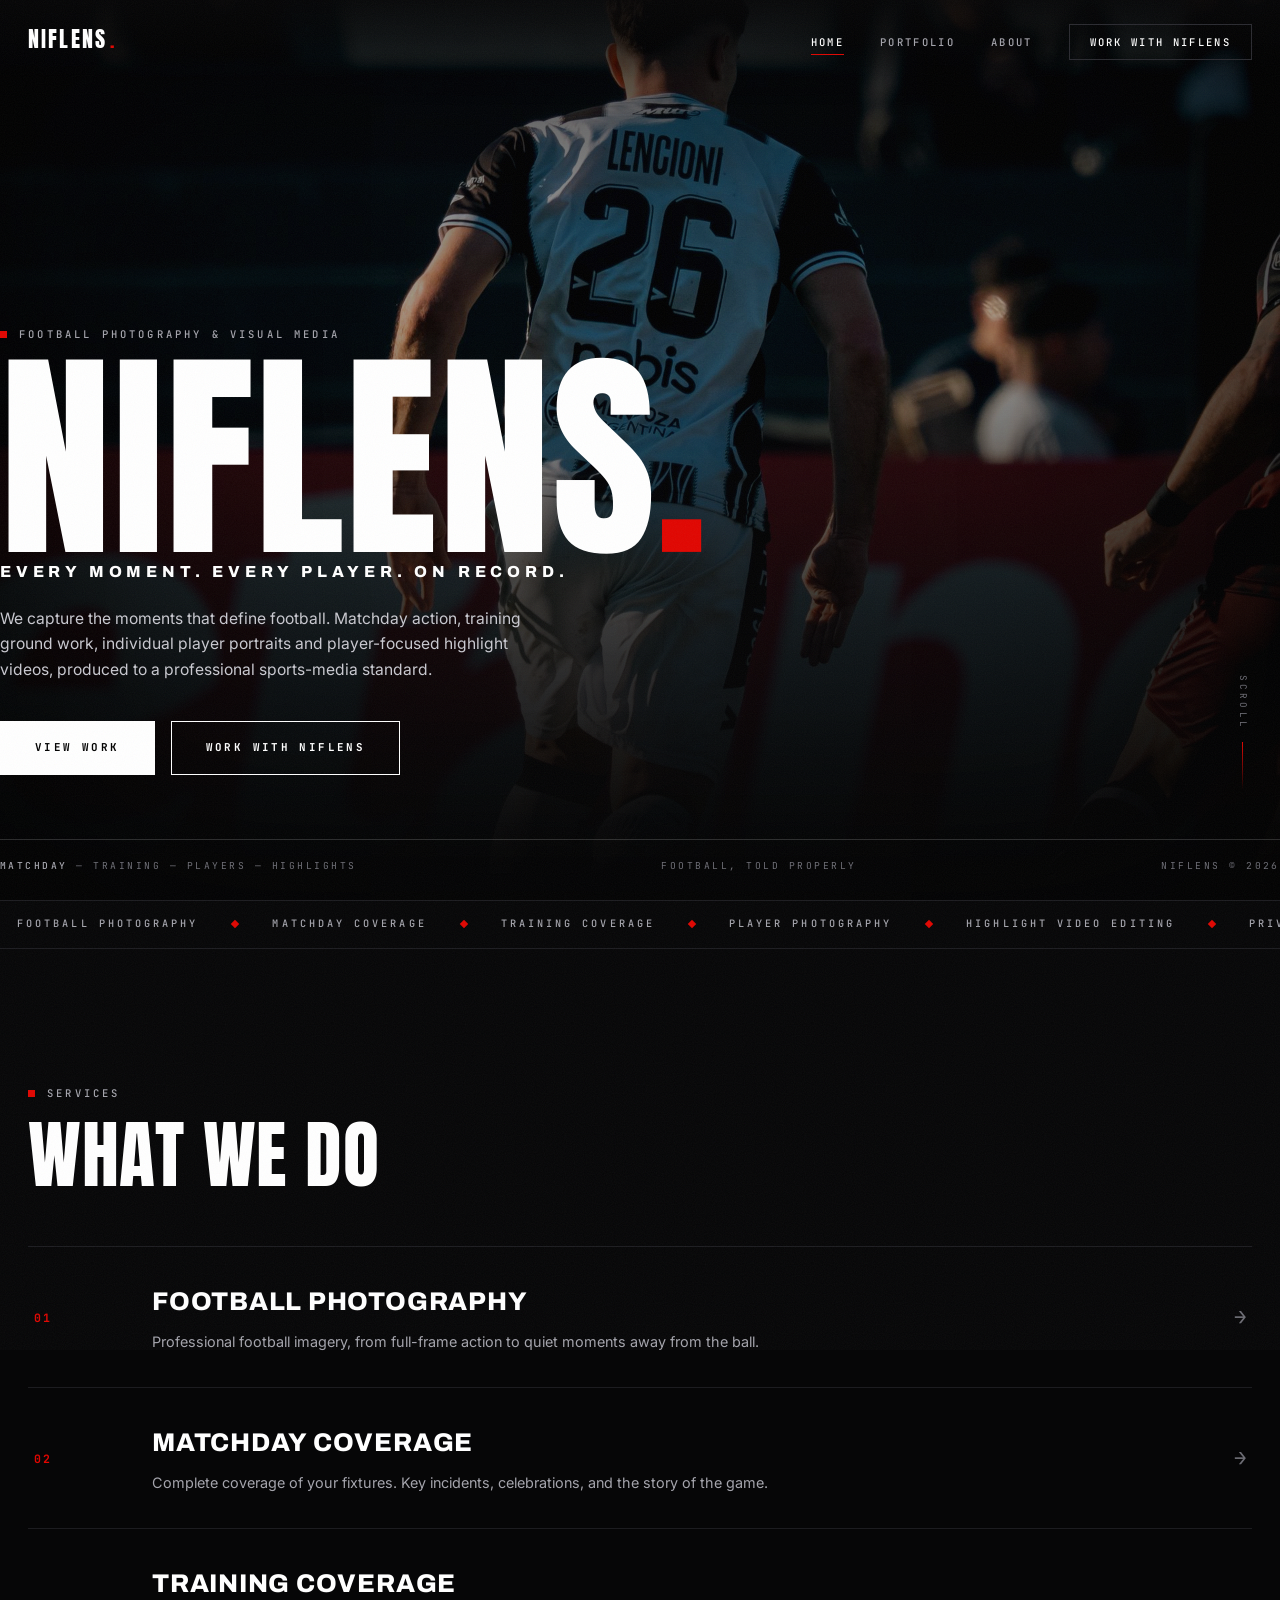
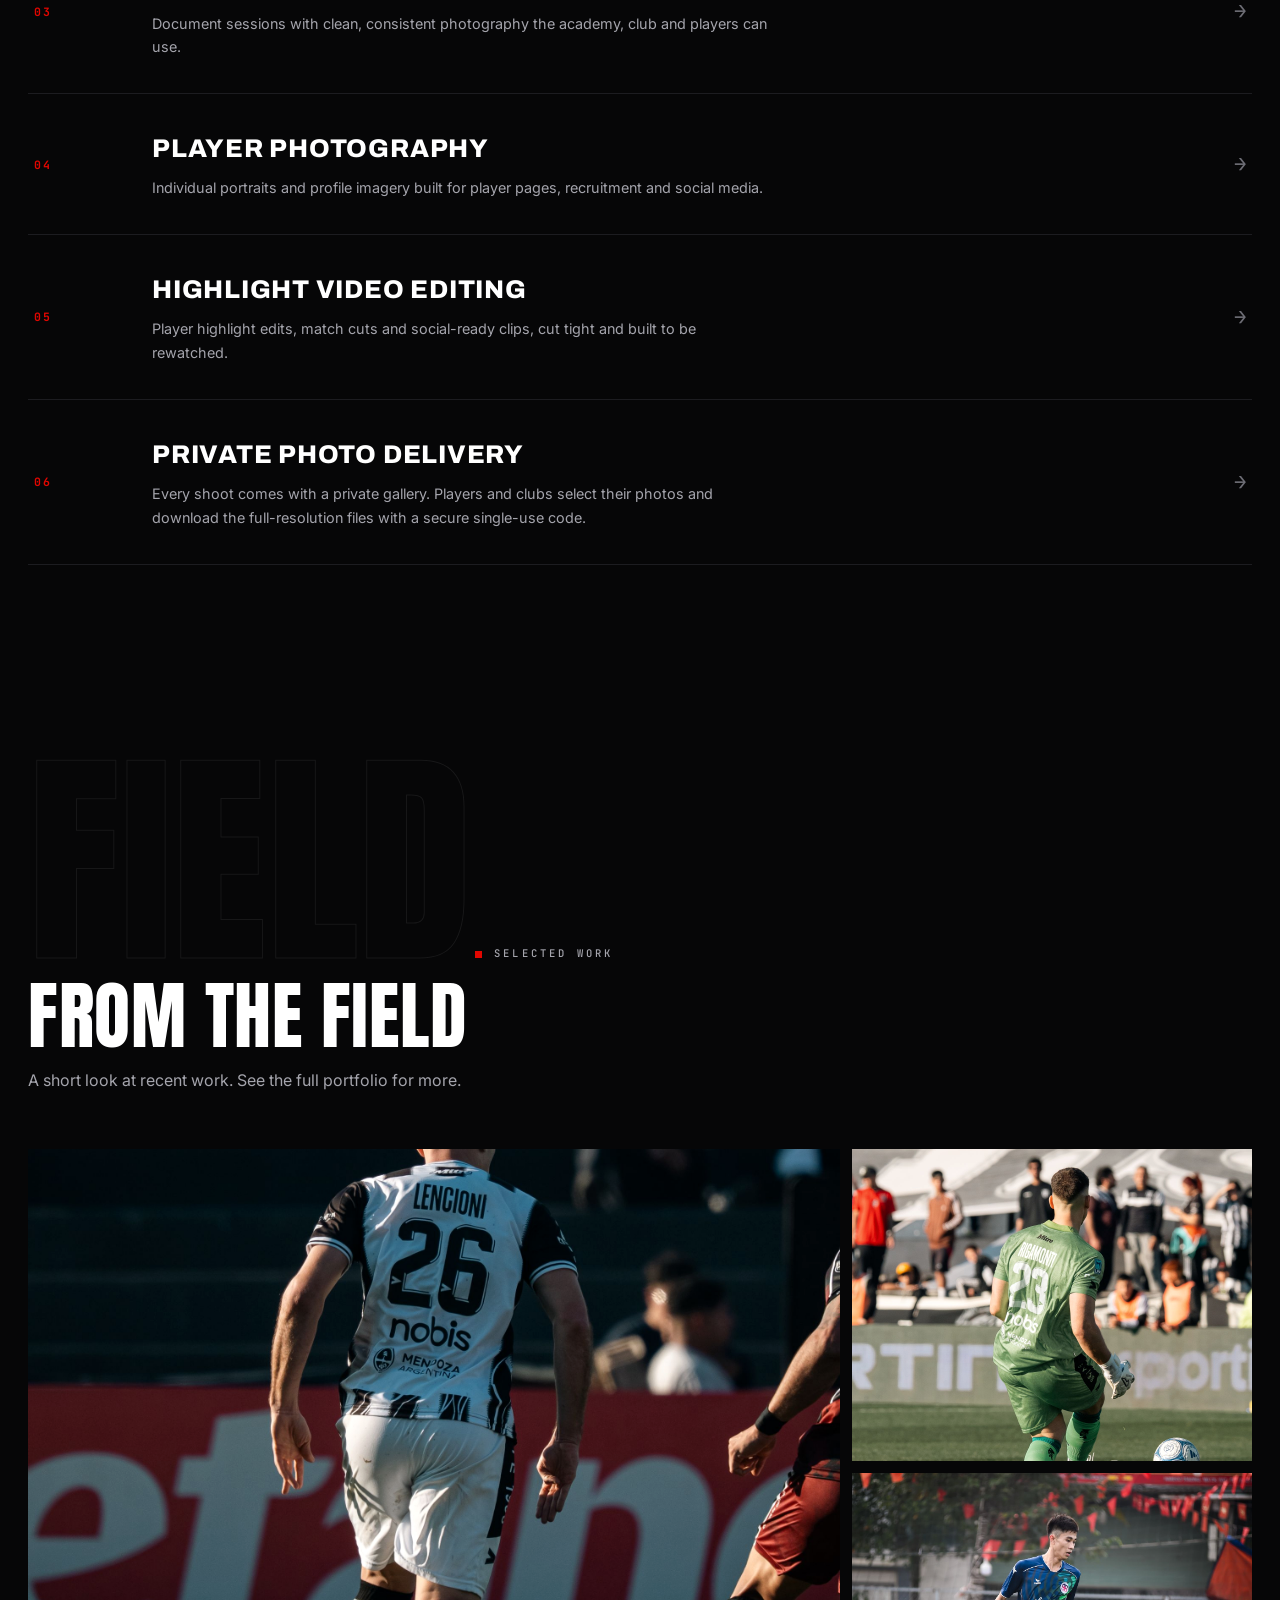
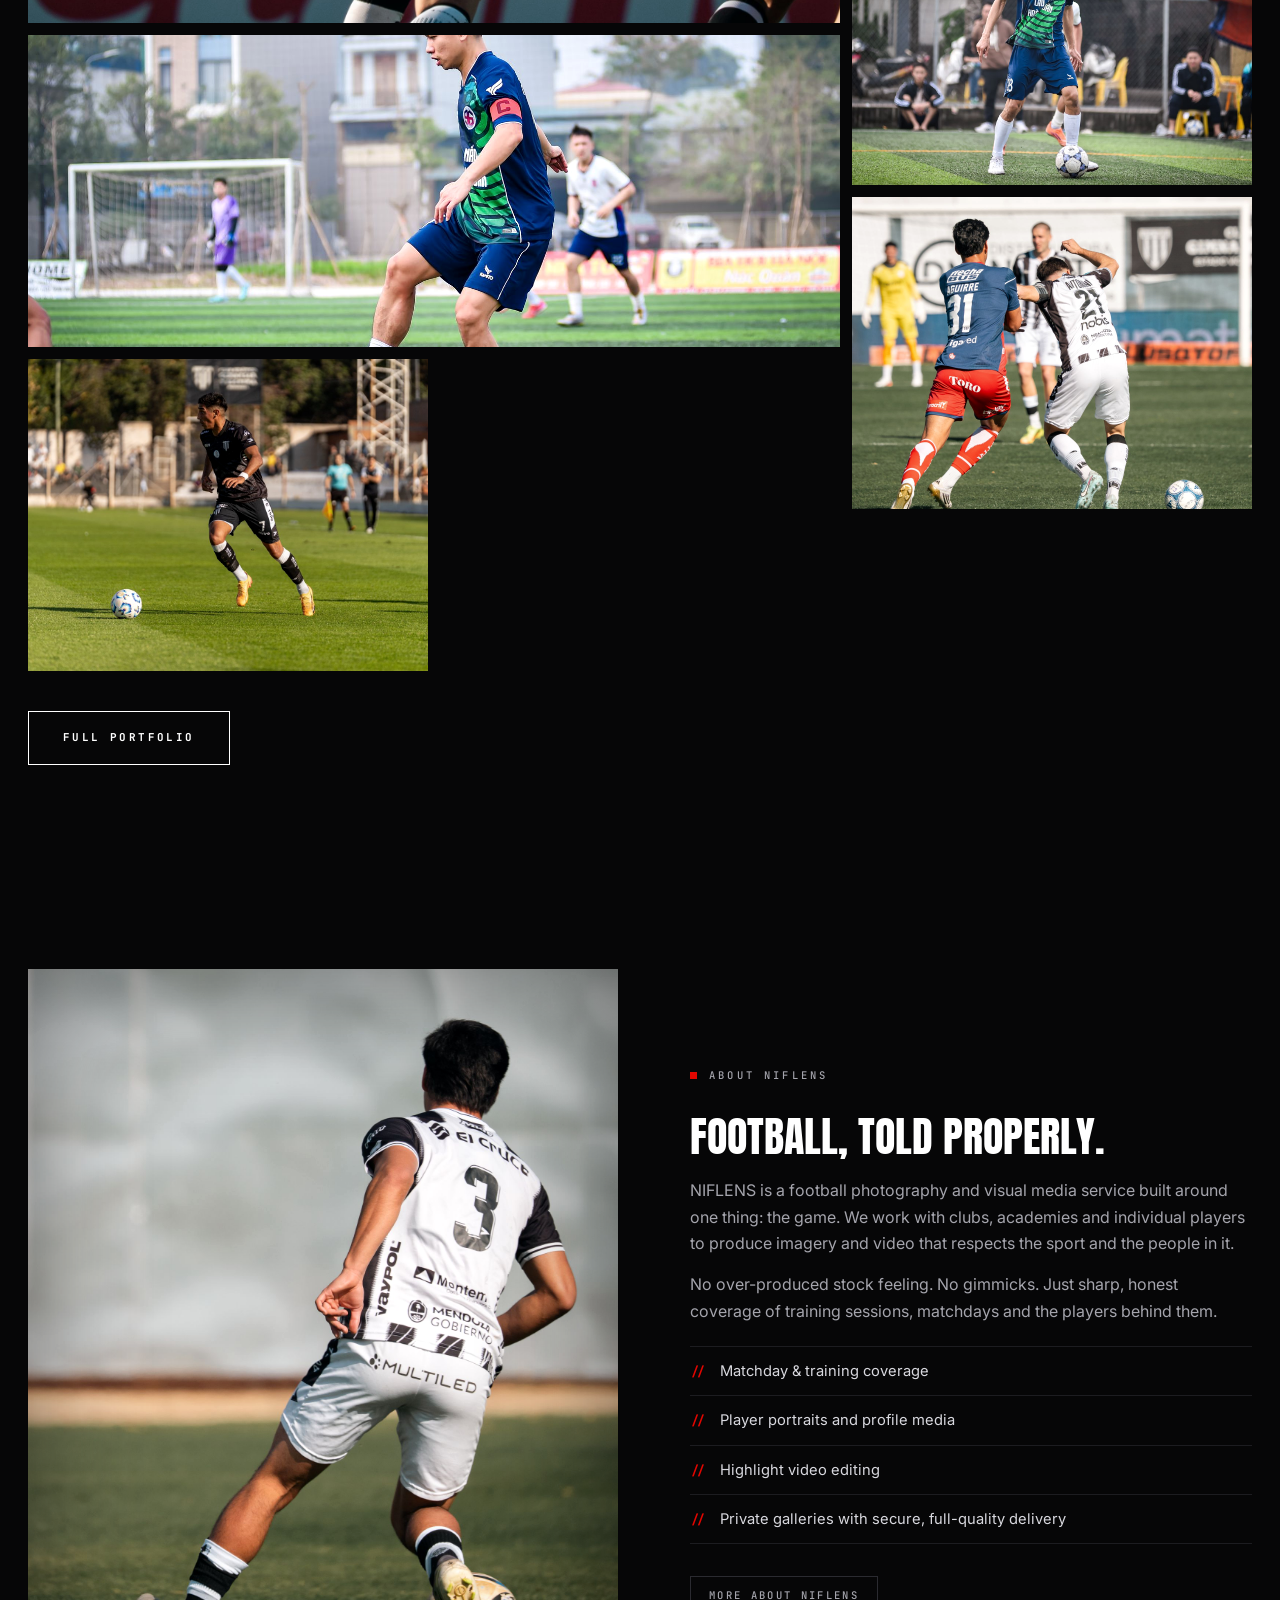
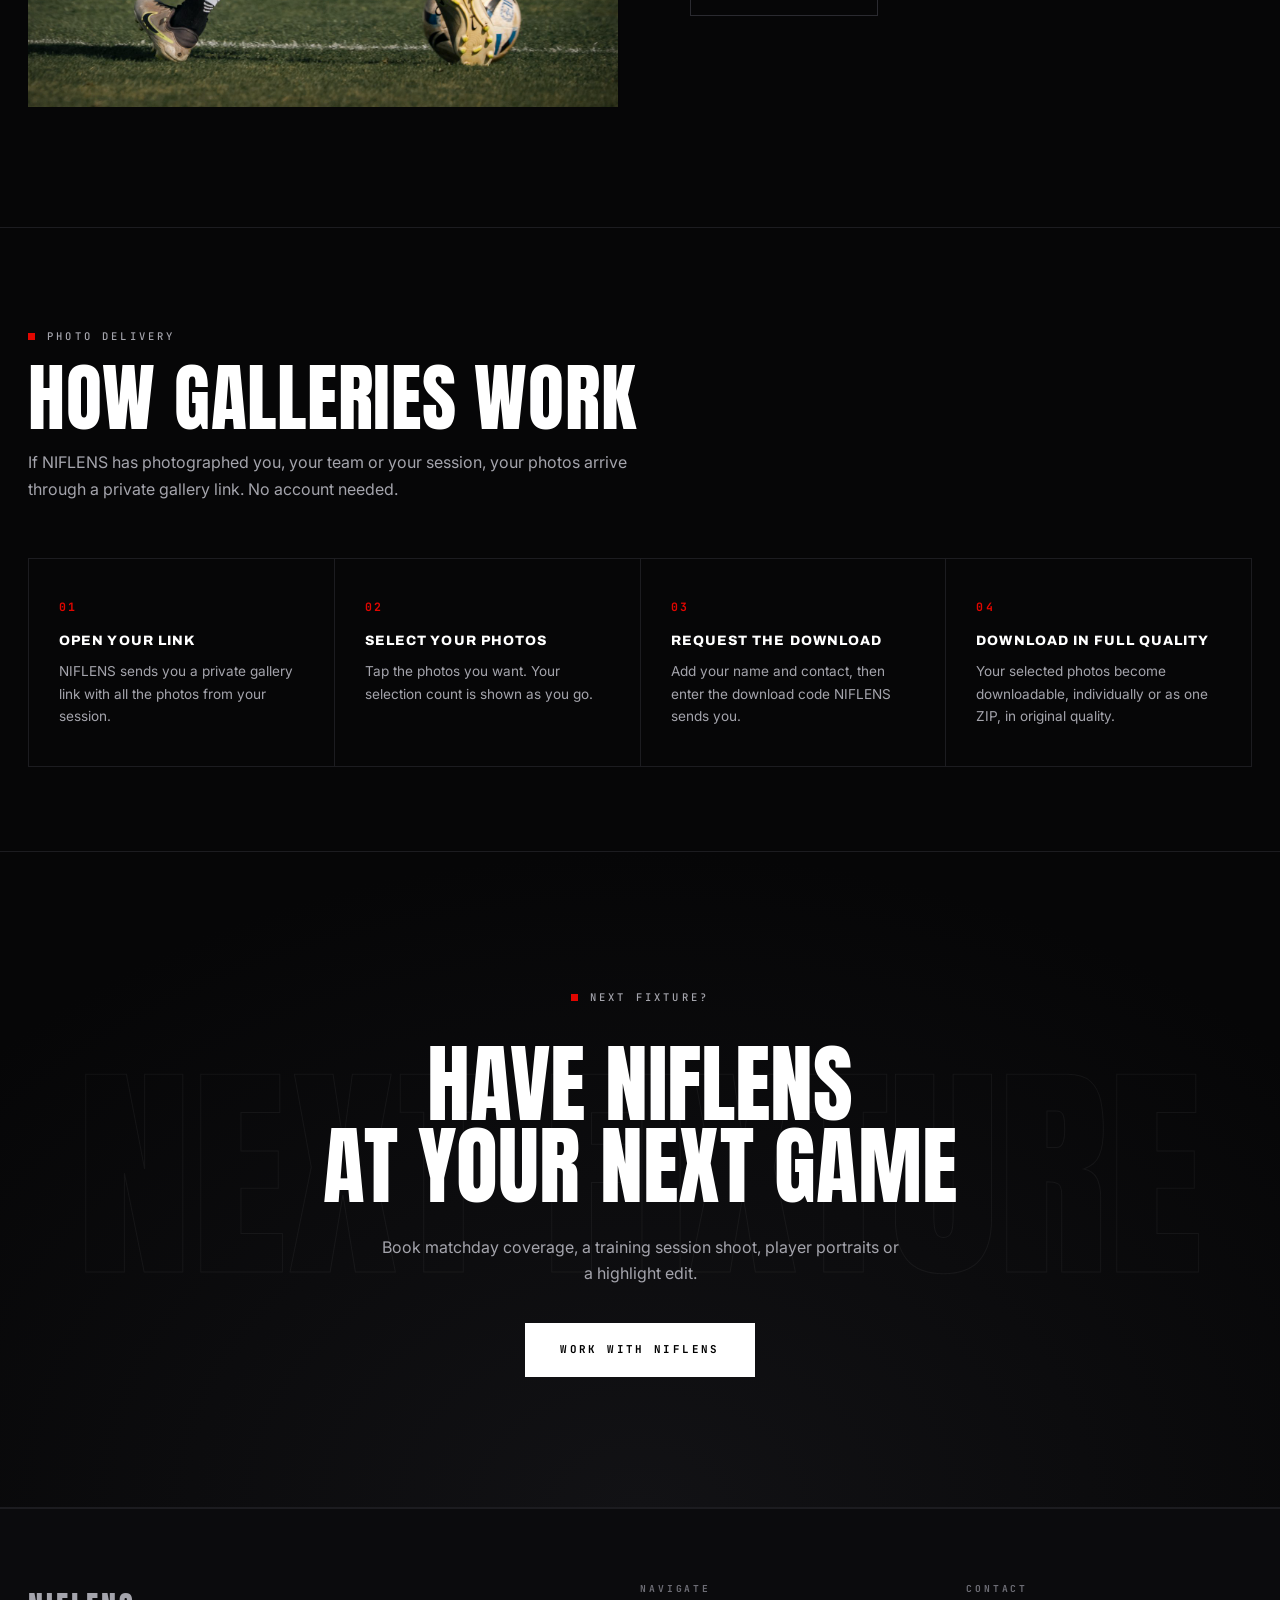
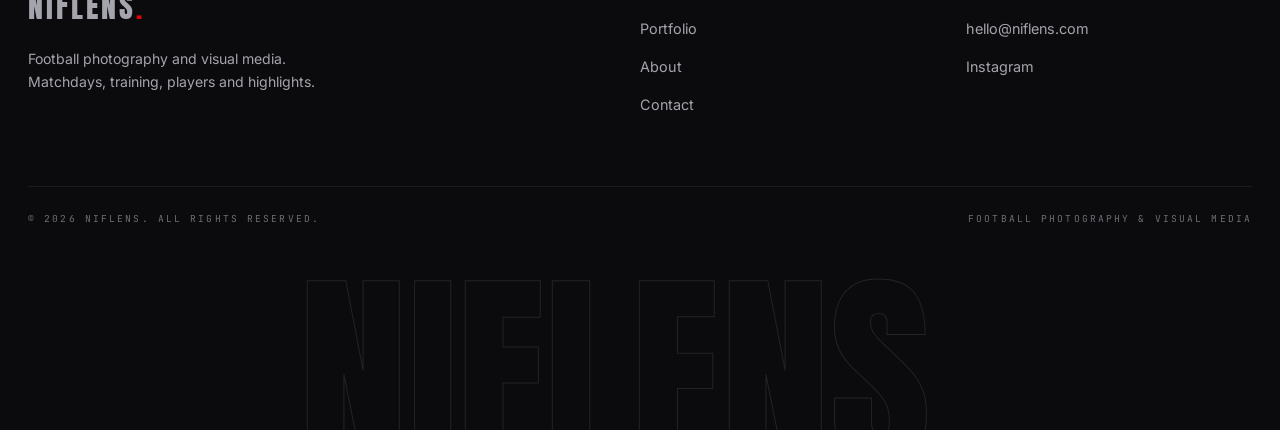
==== commit e87fffc0: "NIFLENS v2.2: keep hero title on one line on small phones" ====
--- a/index.html
+++ b/index.html
@@ -8,7 +8,7 @@
   <link rel="preconnect" href="https://fonts.googleapis.com">
   <link rel="preconnect" href="https://fonts.gstatic.com" crossorigin>
   <link href="https://fonts.googleapis.com/css2?family=Anton&family=Archivo:wght@700;800;900&family=Inter:wght@400;500;600&family=JetBrains+Mono:wght@400;500;700&display=swap" rel="stylesheet">
-  <link rel="stylesheet" href="css/styles.css?v=2">
+  <link rel="stylesheet" href="css/styles.css?v=3">
 </head>
 <body>
 
--- a/css/styles.css
+++ b/css/styles.css
@@ -545,6 +545,7 @@
 @media (max-width: 560px) {
   .work-grid { grid-auto-rows: 118px; gap: 8px; }
   .section { padding: 80px 0; }
+  .hero-title { font-size: 16.5vw; line-height: 0.84; }
 }
 
 /* ---------- Split (about) ---------- */
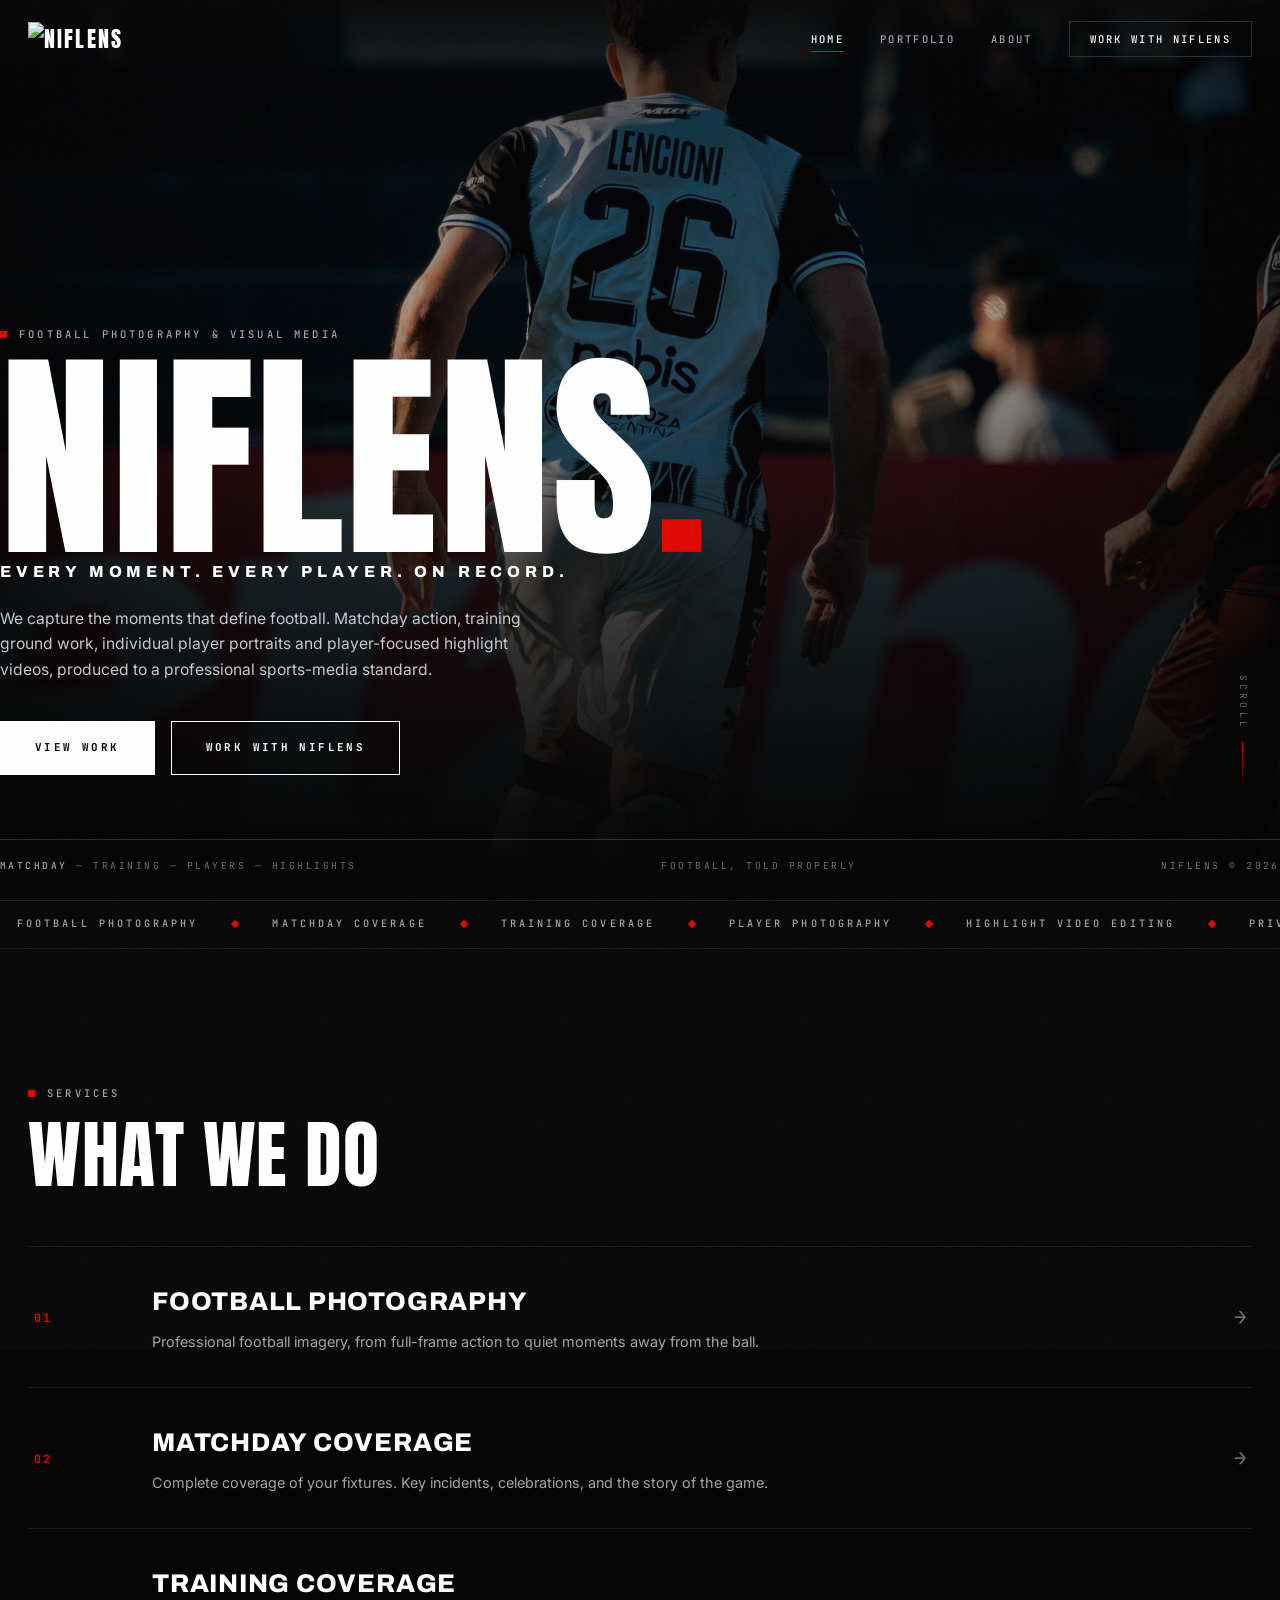
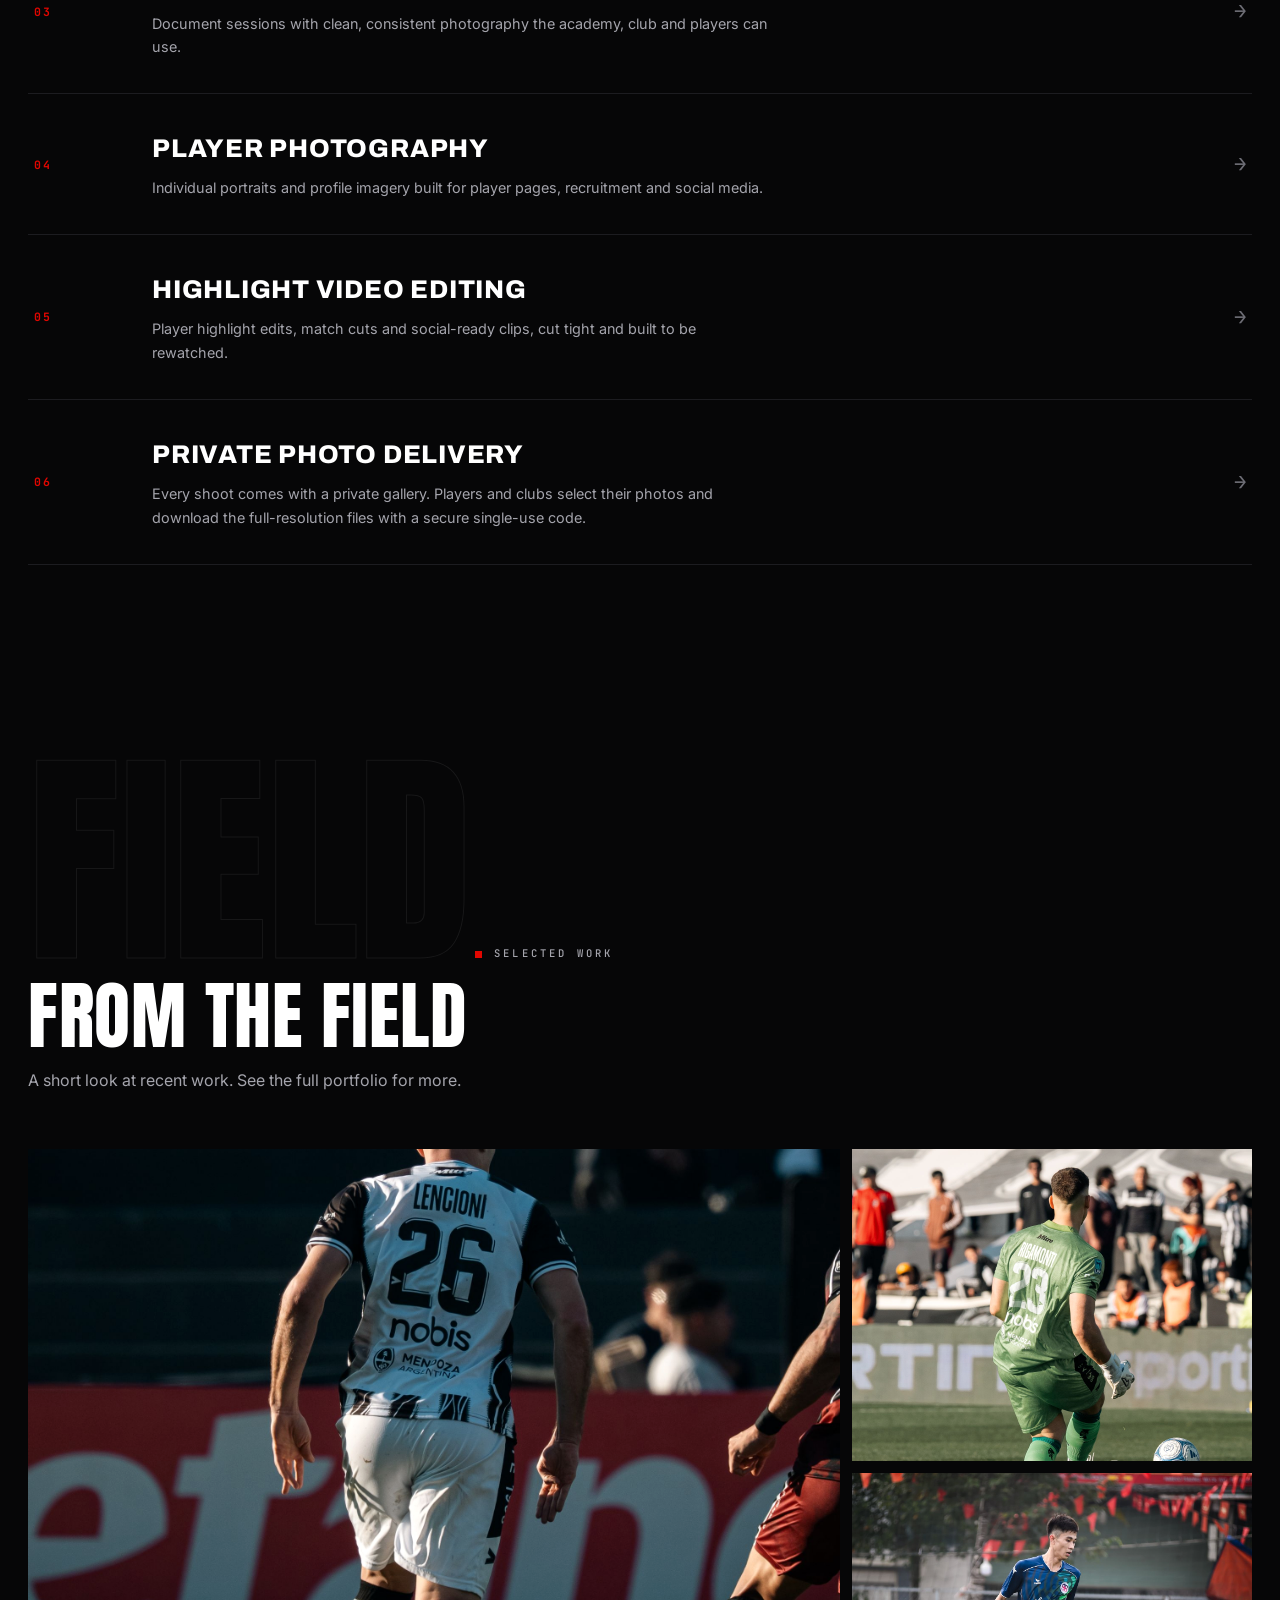
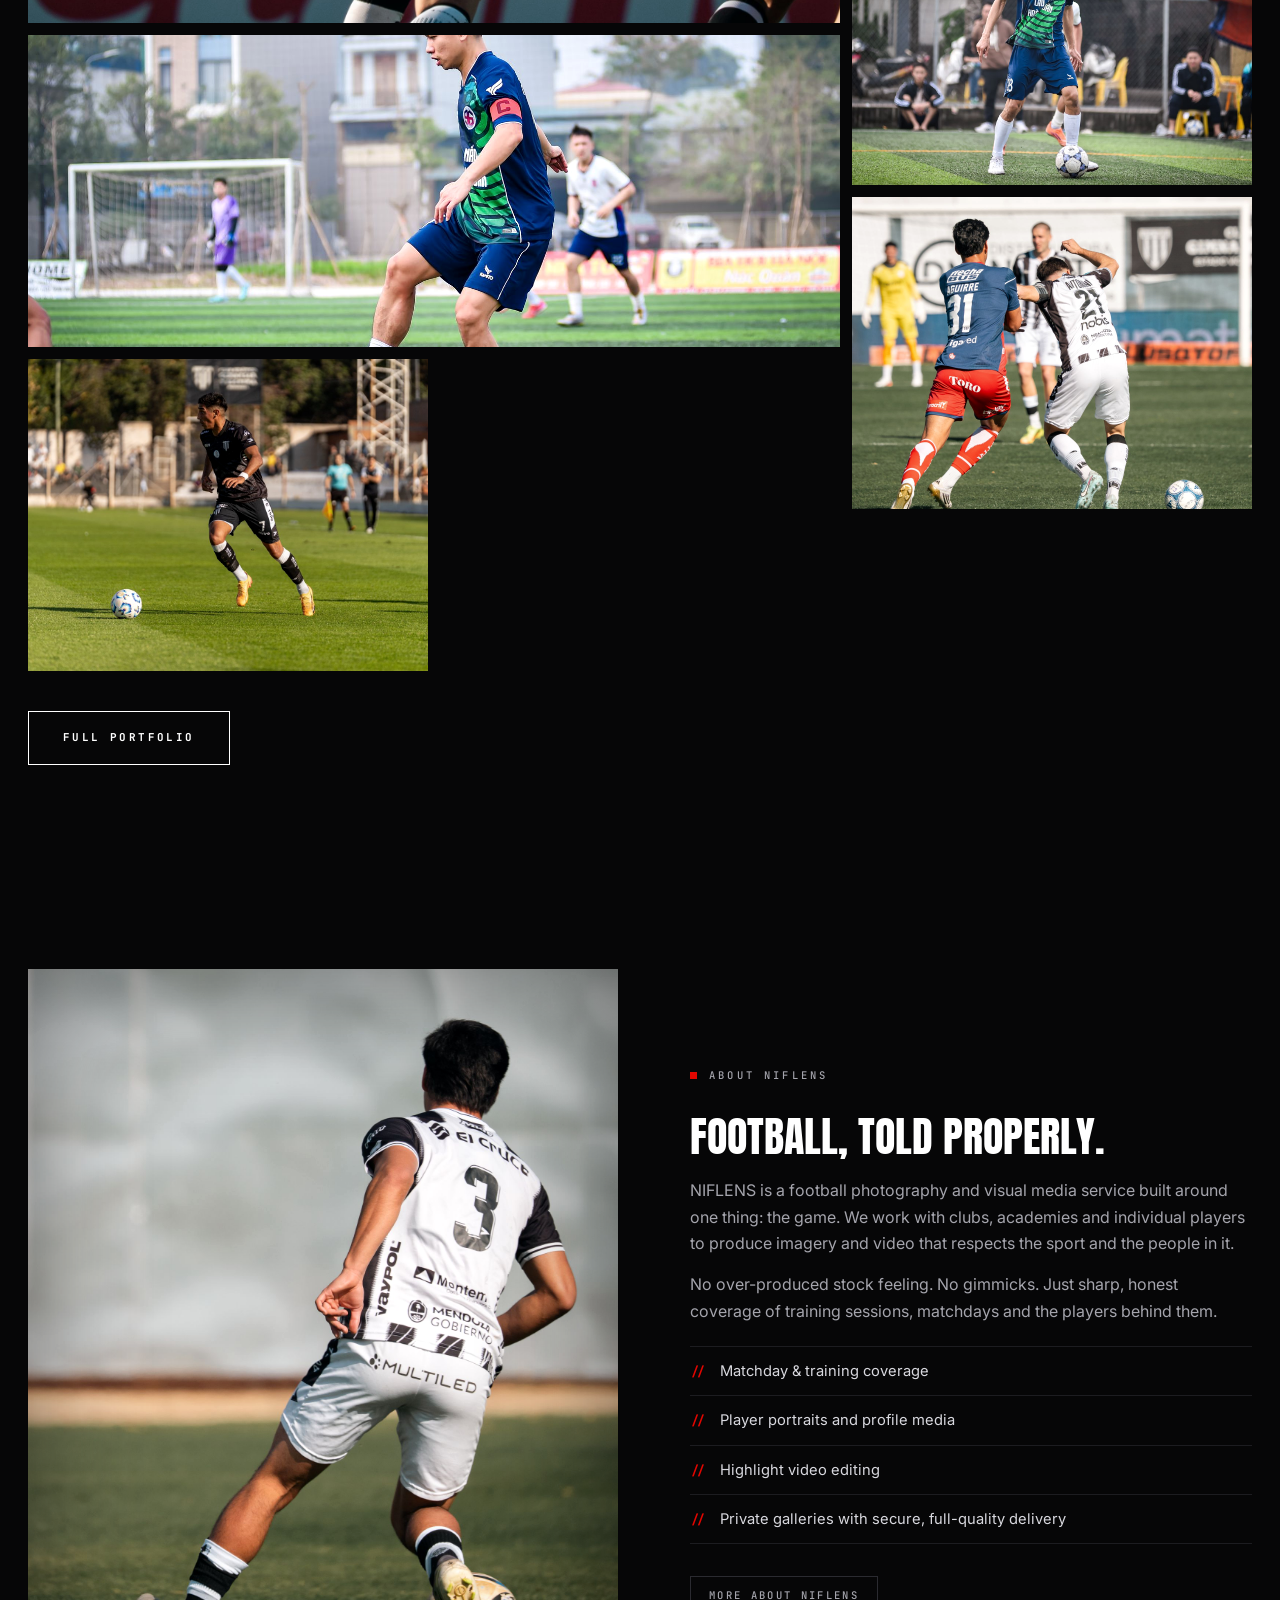
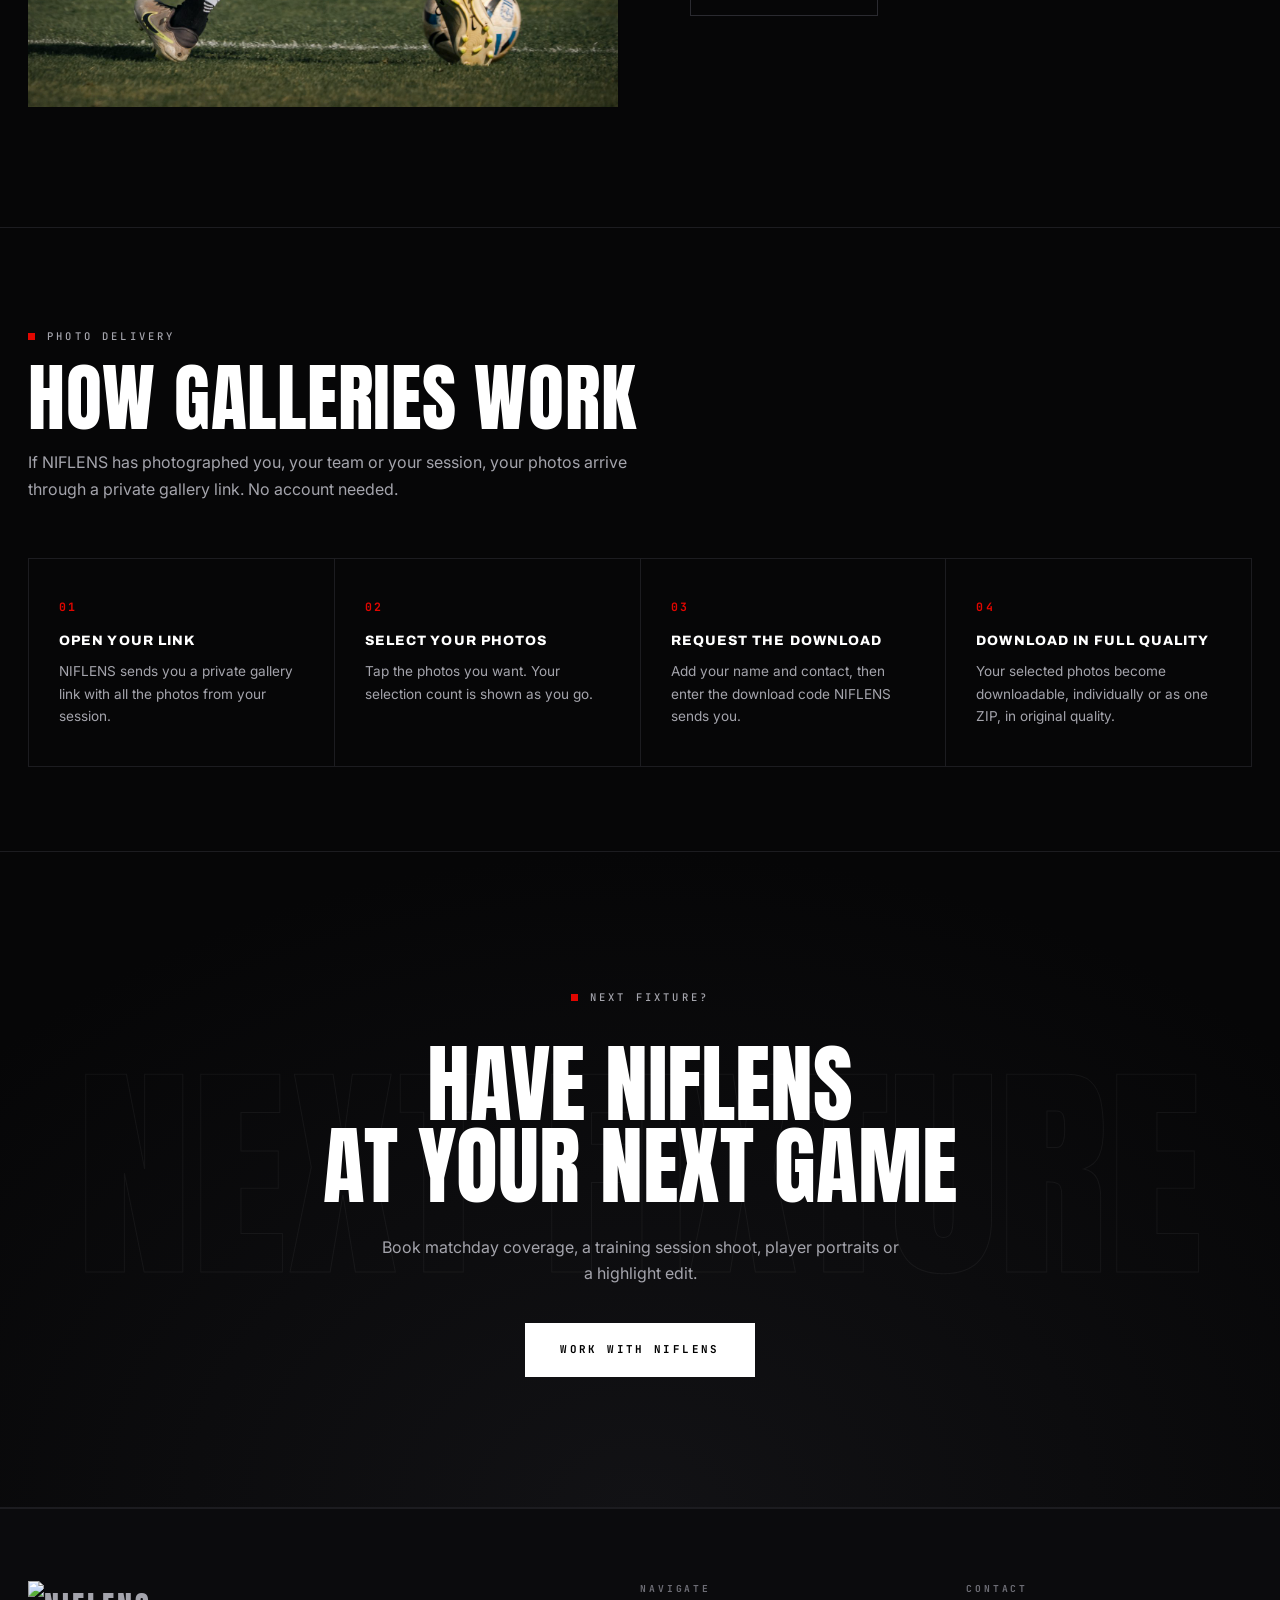
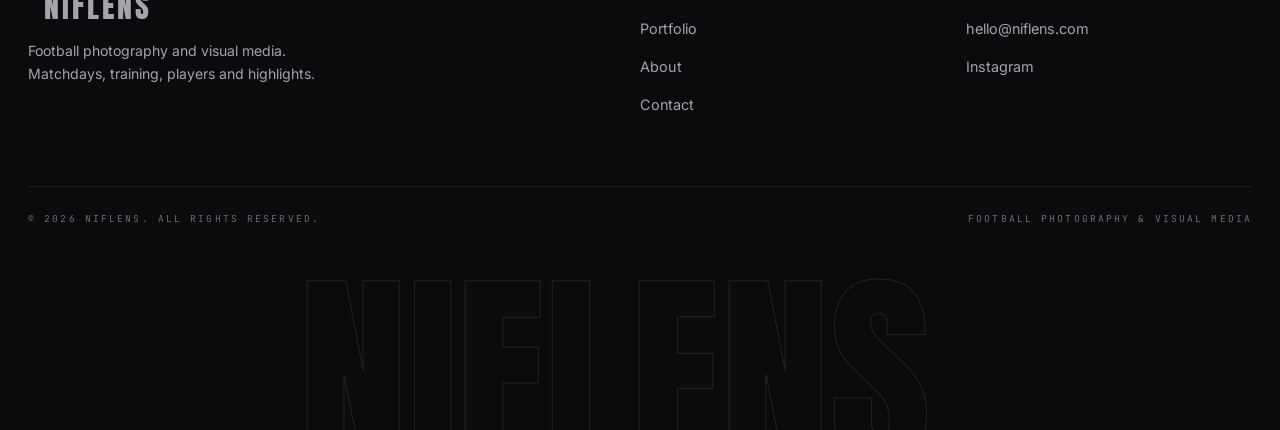
==== commit 641d788b: "NIFLENS: integrate real brand logo (camera mark + wordmark) into nav/footer/admin, add favicons" ====
--- a/index.html
+++ b/index.html
@@ -4,17 +4,21 @@
   <meta charset="UTF-8">
   <meta name="viewport" content="width=device-width, initial-scale=1.0">
   <title>NIFLENS — Football Photography & Visual Media</title>
+    <link rel="icon" href="favicon.ico" sizes="any">
+    <link rel="icon" type="image/png" sizes="32x32" href="favicon-32x32.png">
+    <link rel="icon" type="image/png" sizes="16x16" href="favicon-16x16.png">
+    <link rel="apple-touch-icon" sizes="180x180" href="apple-touch-icon.png">
   <meta name="description" content="NIFLENS captures football moments, players, training sessions and matchdays, and creates player-focused visual content. Football photography, matchday coverage and player highlight videos.">
   <link rel="preconnect" href="https://fonts.googleapis.com">
   <link rel="preconnect" href="https://fonts.gstatic.com" crossorigin>
   <link href="https://fonts.googleapis.com/css2?family=Anton&family=Archivo:wght@700;800;900&family=Inter:wght@400;500;600&family=JetBrains+Mono:wght@400;500;700&display=swap" rel="stylesheet">
-  <link rel="stylesheet" href="css/styles.css?v=3">
+  <link rel="stylesheet" href="css/styles.css?v=4">
 </head>
 <body>
 
   <nav class="site-nav">
     <div class="container nav-inner">
-      <a href="index.html" class="nav-logo">NIFLENS<span>.</span></a>
+      <a href="index.html" class="nav-logo"><img src="assets/brand/niflens-logo.png" alt="NIFLENS"></a>
       <ul class="nav-links">
         <li><a href="index.html">Home</a></li>
         <li><a href="portfolio.html">Portfolio</a></li>
@@ -201,7 +205,7 @@
     <div class="container">
       <div class="footer-grid">
         <div class="footer-brand">
-          <a href="index.html" class="nav-logo">NIFLENS<span>.</span></a>
+          <a href="index.html" class="nav-logo"><img src="assets/brand/niflens-logo.png" alt="NIFLENS"></a>
           <p>Football photography and visual media. Matchdays, training, players and highlights.</p>
         </div>
         <div>
--- a/css/styles.css
+++ b/css/styles.css
@@ -196,10 +196,11 @@
   letter-spacing: 0.1em;
   text-transform: uppercase;
   display: inline-flex;
-  align-items: baseline;
+  align-items: center;
   gap: 3px;
 }
 .nav-logo span { color: var(--accent); font-size: 0.9em; }
+.nav-logo img { height: 30px; width: auto; display: block; }
 .nav-links { display: flex; align-items: center; gap: 36px; list-style: none; }
 .nav-links a {
   font-family: var(--font-mono);
@@ -658,7 +659,8 @@
   position: relative;
 }
 .footer-grid a:hover { color: var(--text); }
-.footer-brand .nav-logo { font-size: 1.9rem; display: inline-block; margin-bottom: 16px; }
+.footer-brand .nav-logo { font-size: 1.9rem; display: inline-flex; margin-bottom: 16px; }
+.footer-brand .nav-logo img { height: 42px; }
 .footer-brand p { color: var(--muted); max-width: 300px; font-size: 0.88rem; }
 .footer-bottom {
   margin-top: 56px; padding: 24px 0;
@@ -807,6 +809,7 @@
   position: sticky; top: 0; z-index: 50;
 }
 .pg-nav .nav-logo { font-size: 1.1rem; }
+.pg-nav .nav-logo img { height: 26px; }
 .pg-head { padding: 52px 26px 34px; border-bottom: 1px solid var(--line); position: relative; overflow: hidden; }
 .pg-head .section-ghost {
   position: absolute;
@@ -1041,7 +1044,8 @@
   background: var(--surface);
   padding: 48px 40px;
 }
-.ad-login .nav-logo { font-size: 1.7rem; display: block; margin-bottom: 8px; }
+.ad-login .nav-logo { font-size: 1.7rem; display: inline-flex; margin-bottom: 8px; }
+.ad-login .nav-logo img { height: 40px; }
 .ad-login .ad-login-sub { color: var(--muted); font-size: 0.85rem; margin-bottom: 30px; }
 .ad-login input {
   width: 100%;
@@ -1067,7 +1071,8 @@
   height: 100vh;
   display: flex; flex-direction: column;
 }
-.ad-side .nav-logo { padding: 0 26px 26px; display: block; border-bottom: 1px solid var(--line); margin-bottom: 20px; }
+.ad-side .nav-logo { padding: 0 26px 26px; display: flex; border-bottom: 1px solid var(--line); margin-bottom: 20px; }
+.ad-side .nav-logo img { height: 32px; }
 .ad-menu { list-style: none; flex: 1; }
 .ad-menu button {
   width: 100%;
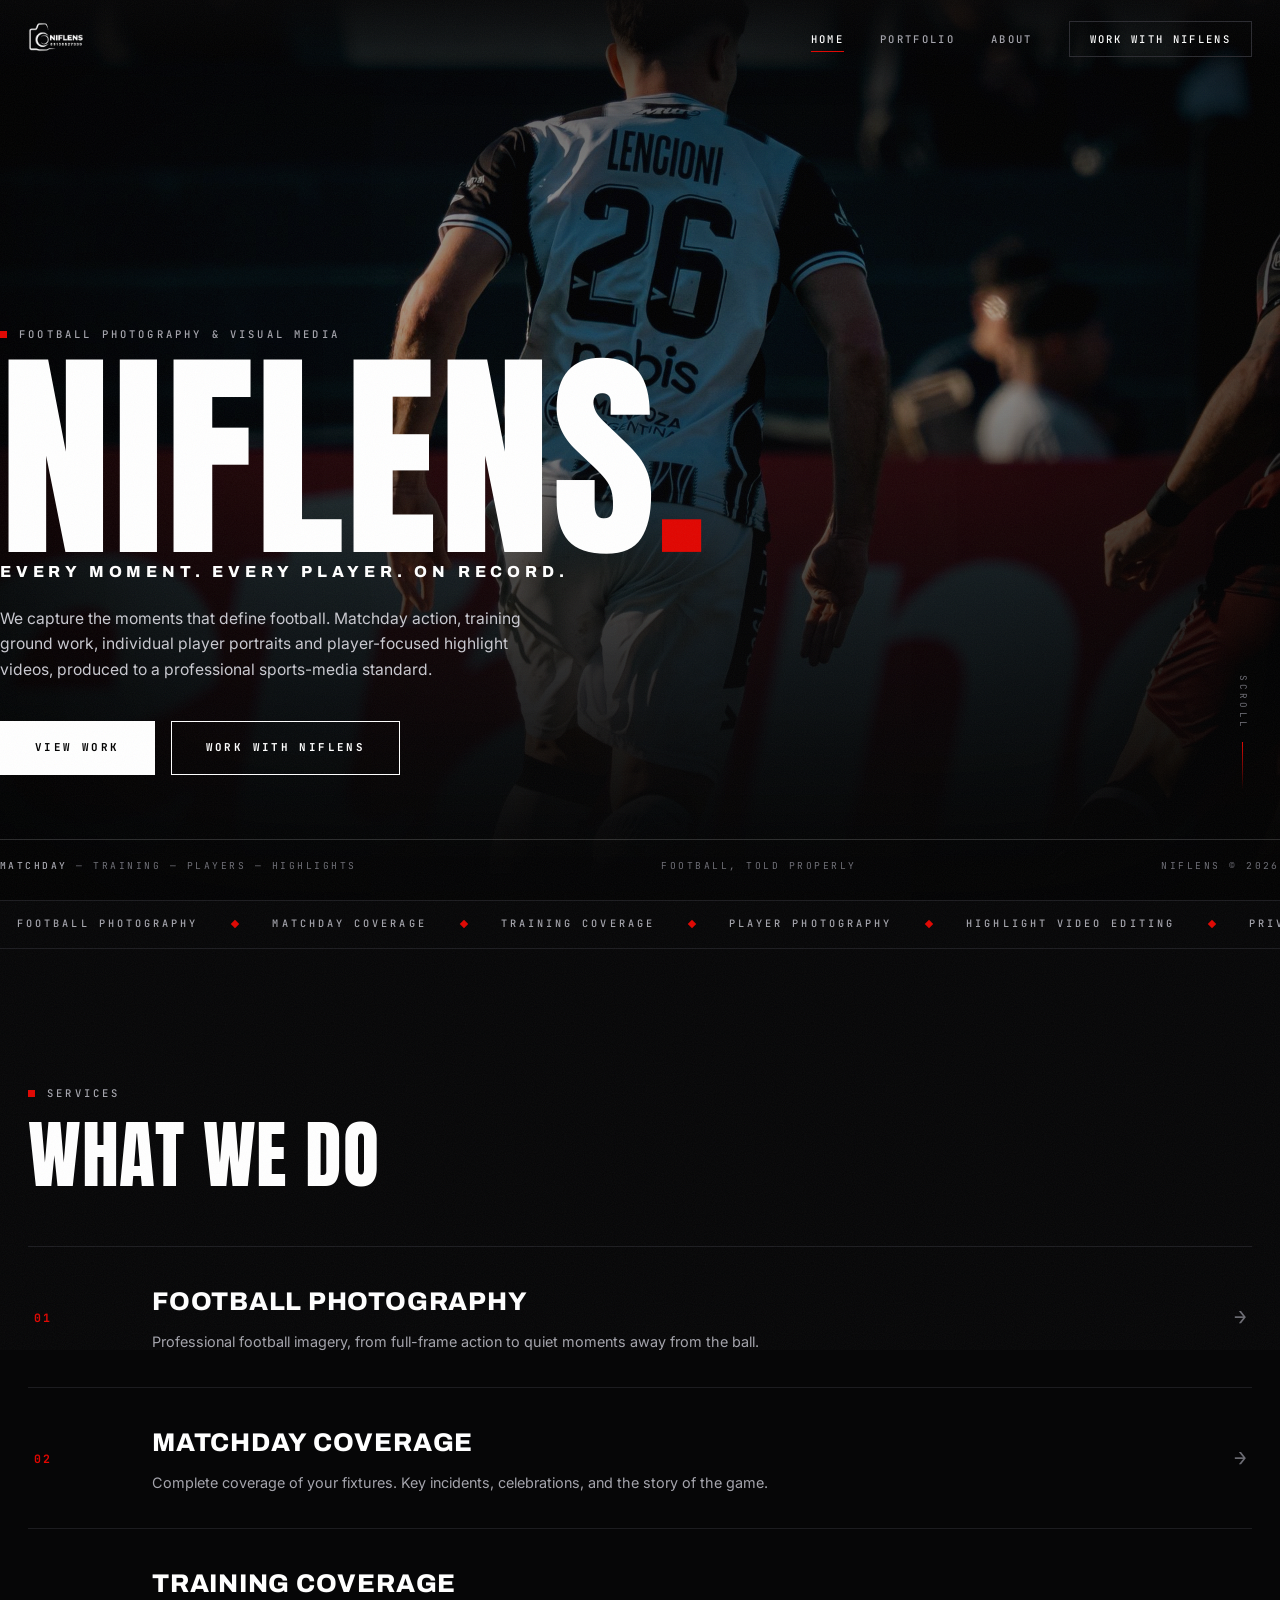
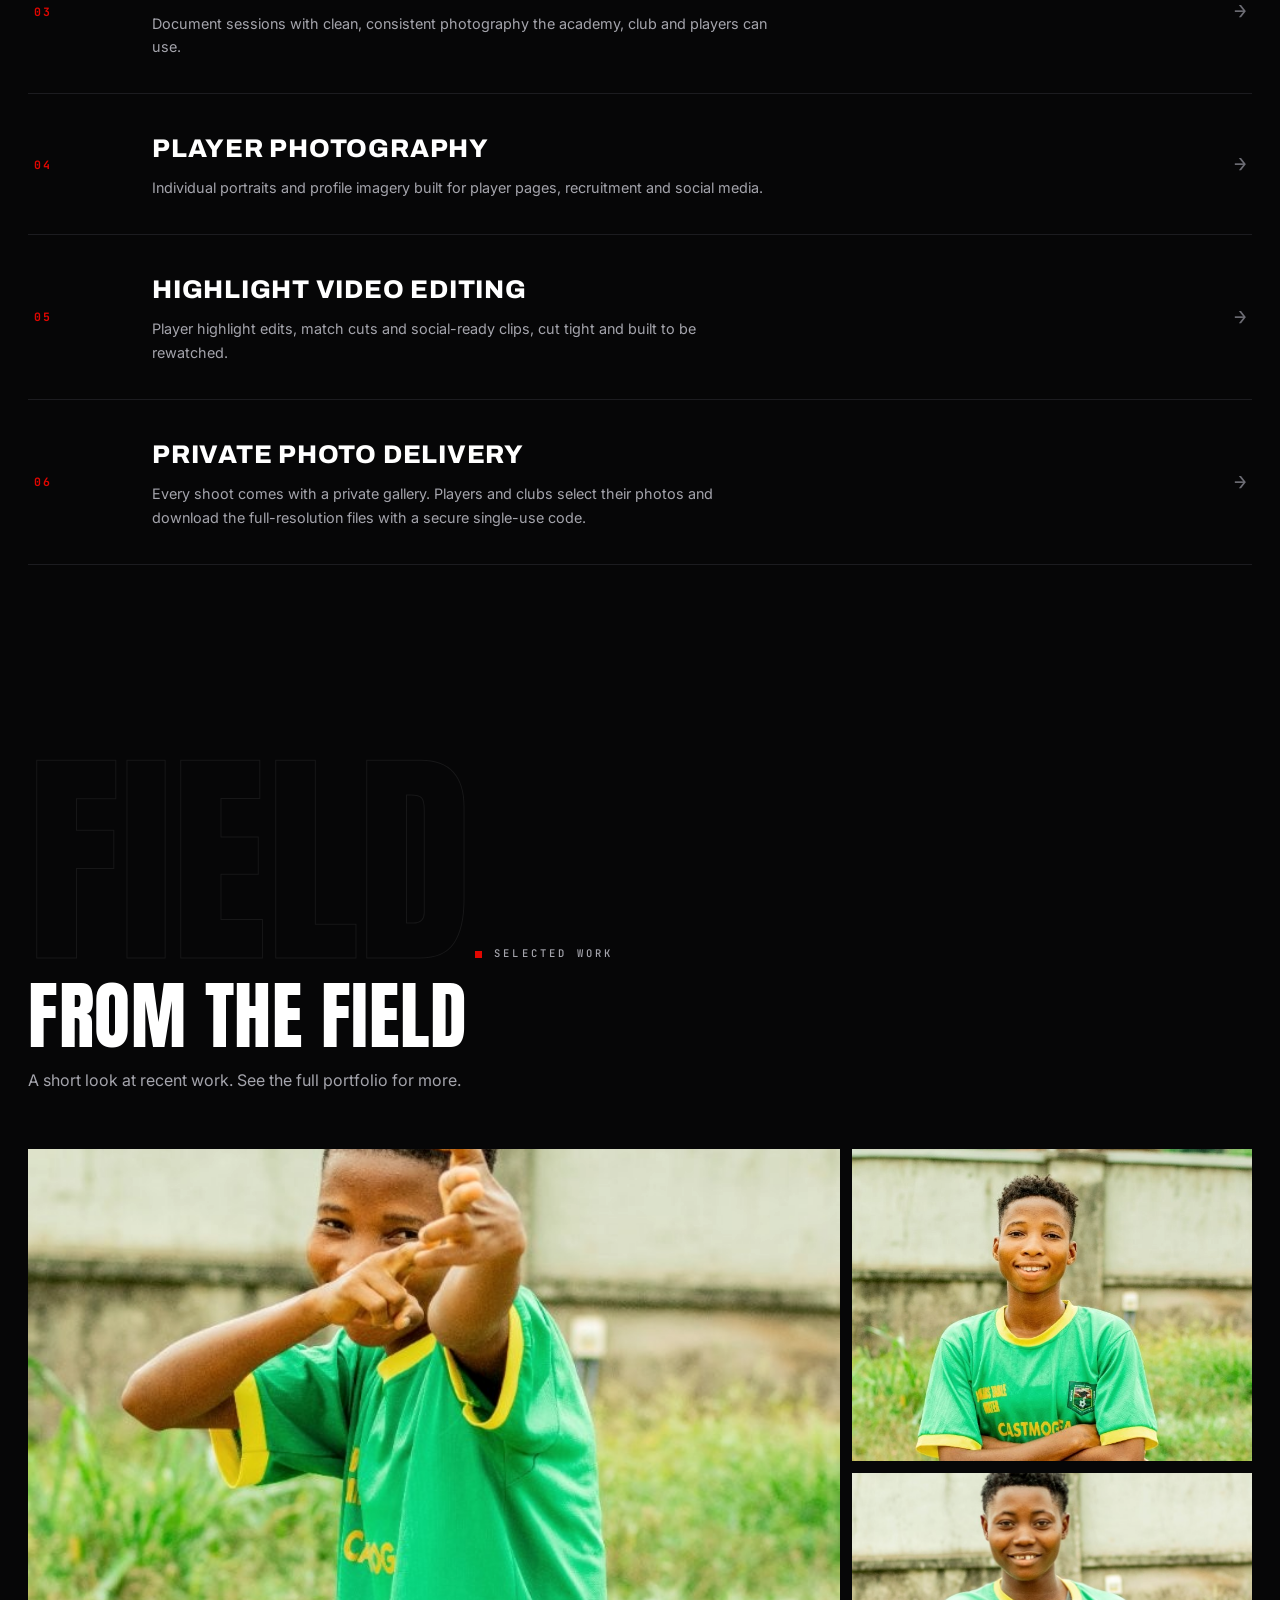
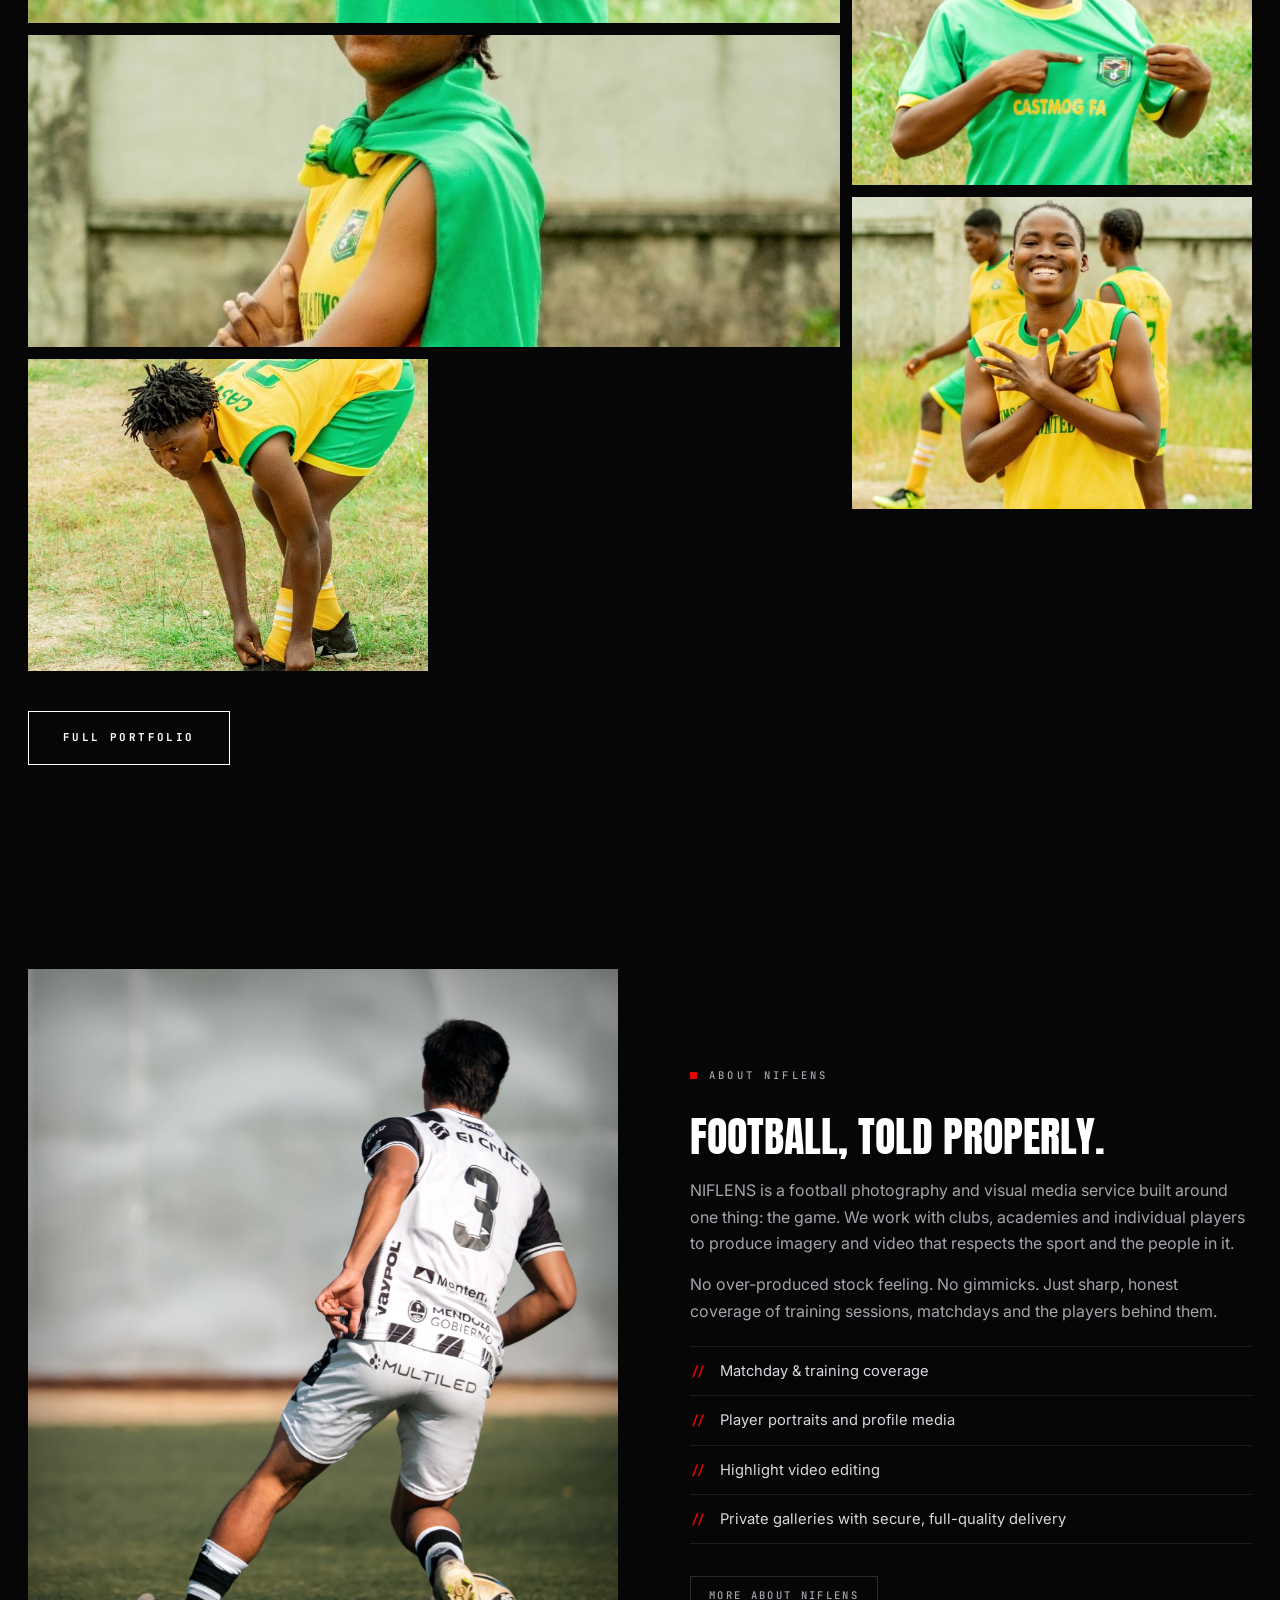
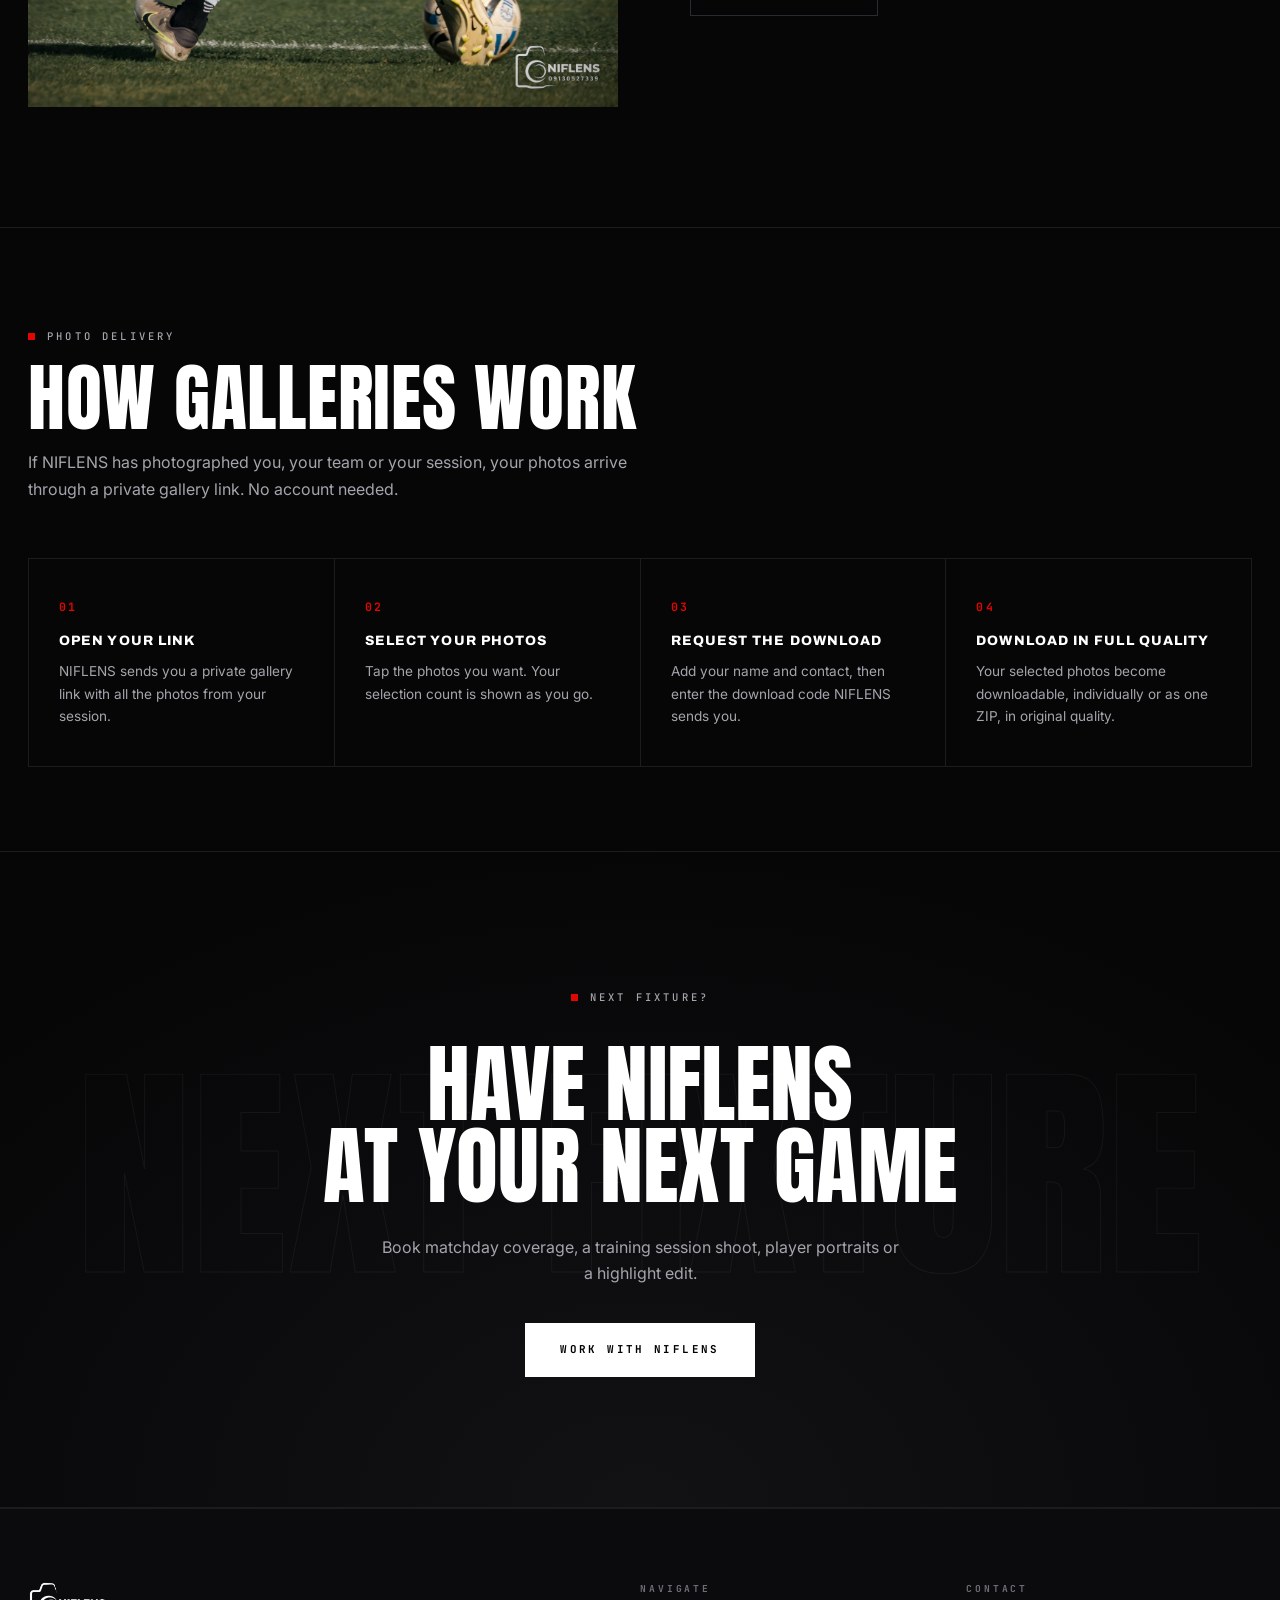
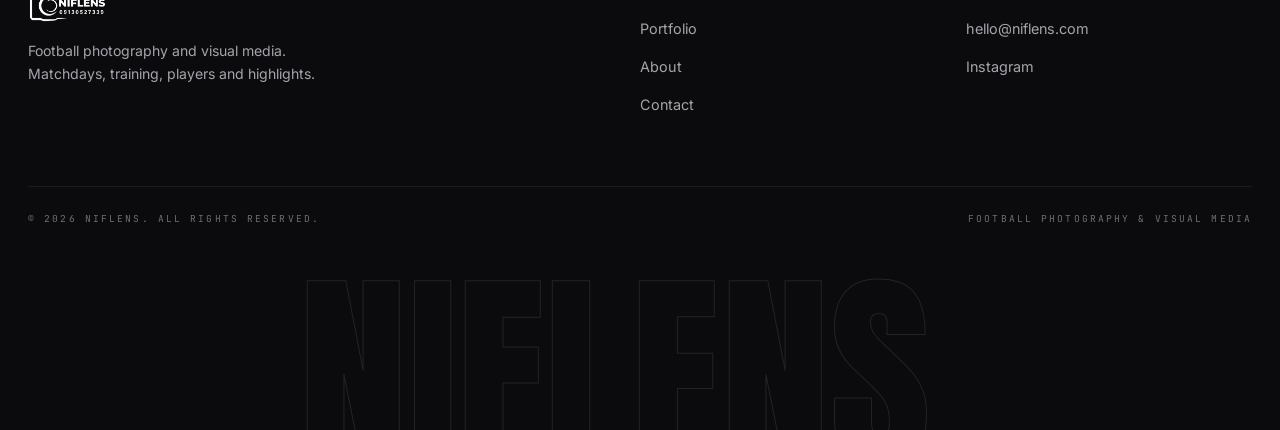
==== commit 56dd81ac: "NIFLENS: add 10 real Castmog FA photos to portfolio (leading real work), watermark all existing stoc" ====
--- a/index.html
+++ b/index.html
@@ -12,7 +12,7 @@
   <link rel="preconnect" href="https://fonts.googleapis.com">
   <link rel="preconnect" href="https://fonts.gstatic.com" crossorigin>
   <link href="https://fonts.googleapis.com/css2?family=Anton&family=Archivo:wght@700;800;900&family=Inter:wght@400;500;600&family=JetBrains+Mono:wght@400;500;700&display=swap" rel="stylesheet">
-  <link rel="stylesheet" href="css/styles.css?v=4">
+  <link rel="stylesheet" href="css/styles.css?v=5">
 </head>
 <body>
 
